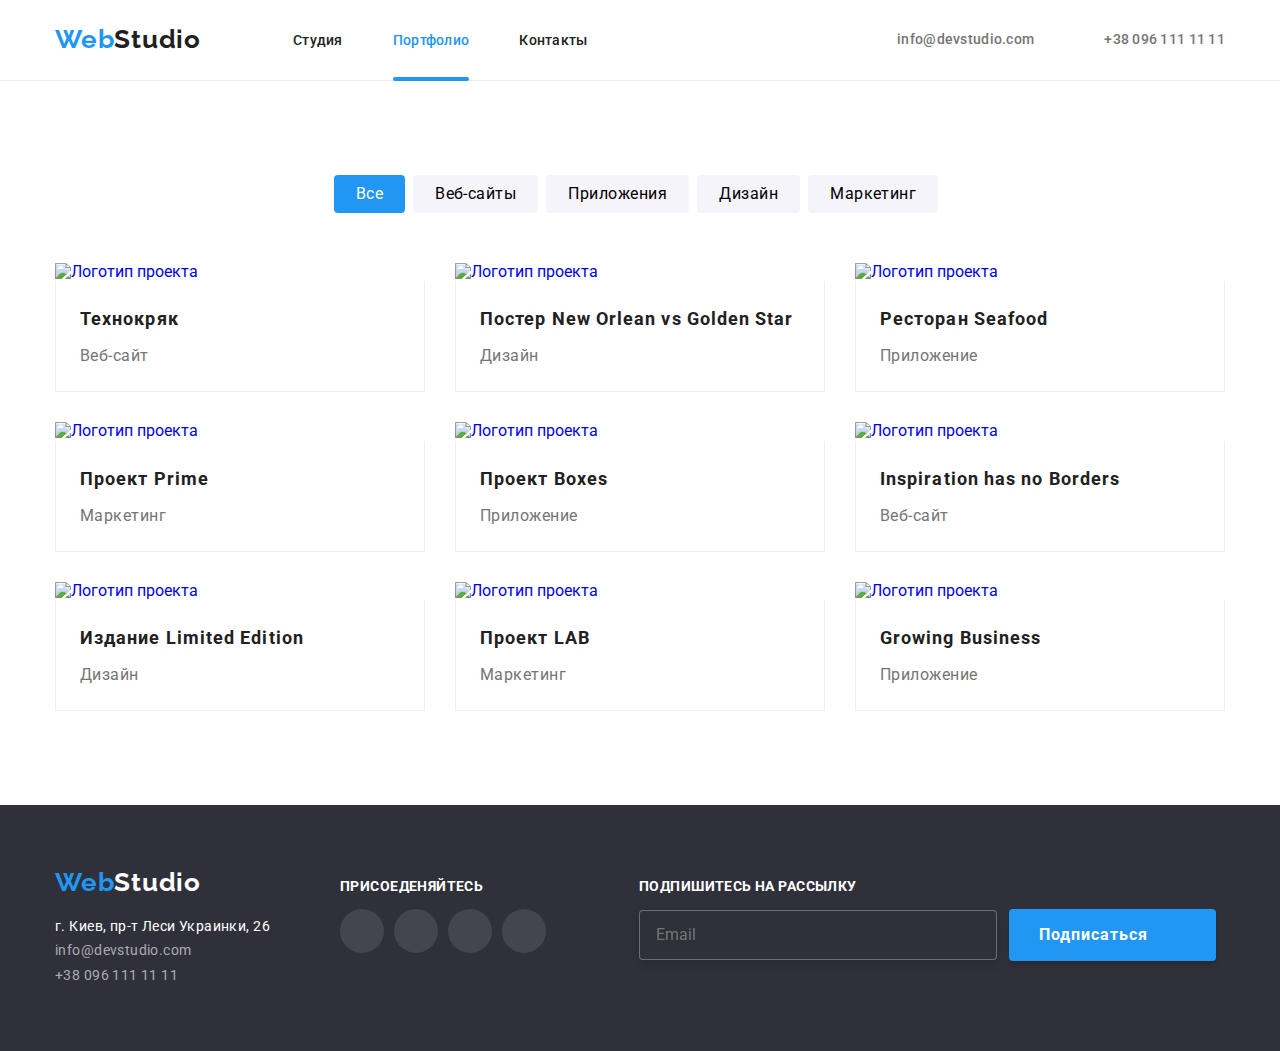
==== portfolio.html @ dd278b0a "upd" ====
<!DOCTYPE html>
<html lang="ru">

<head>
  <meta charset="UTF-8" />
  <meta http-equiv="X-UA-Compatible" content="IE=edge" />
  <meta name="viewport" content="width=device-width, initial-scale=1.0" />
  <title>Portfolio</title>
  <link rel="preconnect" href="https://fonts.googleapis.com" />
  <link rel="preconnect" href="https://fonts.gstatic.com" crossorigin />
  <link href="https://fonts.googleapis.com/css2?family=Raleway:wght@700&family=Roboto:wght@400;500;700;900&display=swap"
    rel="stylesheet" />
  <link rel="stylesheet" href="./css/modern-normalize.css" />
  <link rel="stylesheet" href="./css/main.min.css" />
</head>
<header class="header">
  <div class="container header-flex-container">
    <a class="logo a-tag" href="./index.html">
      Web<span class="logo-black">Studio</span>
    </a>

    <nav>
      <ul class="menu flex-container">
        <li class="studio">
          <a class="a-tag-header" href="./index.html">Студия</a>
        </li>
        <li class="portfolio">
          <a class="a-tag-header current-page" href="./portfolio.html">Портфолио</a>
        </li>
        <li class="contact">
          <a class="a-tag-header" href="/contact">Контакты</a>
        </li>
      </ul>
    </nav>

    <ul class="contacts">
      <li class="header-email">
        <a class="a-tag-header email" href="mailto:info@devstudio.com">
          <svg class="envelope" width="16px" height="12px">
            <use href="./images/sprite/icons.svg#icon-envelope"></use>
          </svg>
          info@devstudio.com
        </a>
      </li>

      <li class="header-tel">
        <a class="a-tag-header tel" href="tel:+380961111111">
          <svg class="smartphone" width="10px" height="16px">
            <use href="./images/sprite/icons.svg#icon-smartphone"></use>
          </svg>
          +38 096 111 11 11
        </a>
      </li>
    </ul>
  </div>
</header>

<!-- main content section -->
<main>
  <section class="menu section">
    <div class="menu__button-block container">
      <h2 hidden>Портфолио</h2>
      <ul class="button-block__list flex-container">
        <li class="list-item">
          <button class="list-item__button button current-btn" type="button">Все</button>
        </li>
        <li class="list-item">
          <button class="list-item__button button" type="button">
            Веб-сайты
          </button>
        </li>
        <li class="list-item">
          <button class="list-item__button button" type="button">
            Приложения
          </button>
        </li>
        <li class="list-item">
          <button class="list-item__button button" type="button">Дизайн</button>
        </li>
        <li class="list-item">
          <button class="list-item__button button" type="button">
            Маркетинг
          </button>
        </li>
      </ul>
      <!-- img list -->
      <ul class="projects flex-container-wrap flex-container">
        <li class="projects__proj-list">
          <a class="proj-list__proj-link" href="#">
            <div class="proj-link__proj-hover-block">
              <img class="img-tag" src="./images/portfolio/portfolio(1).jpg" width="370" alt="Логотип проекта" />
              <p class="proj-hover-block__proj-hover-text">
                Технокряк это современная площадка распространения коронавируса. Компании используют эту платформу для
                цифрового шпионажа и атак на защищённые сервера конкурентов.
              </p>
            </div>
            <div class="projects__text-block">
              <h3 class="projects__name">Технокряк</h3>
              <p class="projects__description">Веб-сайт</p>
            </div>
          </a>
        </li>
        <li class="projects__proj-list">
          <a class="proj-list__proj-link" href="#">
            <div class="proj-link__proj-hover-block">
              <img class="img-tag" src="./images/portfolio/portfolio(2).jpg" width="370" alt="Логотип проекта" />
              <p class="proj-hover-block__proj-hover-text">
                Lorem ipsum dolor sit amet consectetur, adipisicing elit. Placeat, libero porro! Animi, totam accusamus.
                Rerum voluptate corrupti neque nostrum tempora vero alias provident excepturi. Sunt aspernatur veritatis
                minus reiciendis quaerat.

              </p>
            </div>
            <div class="projects__text-block">
              <h3 class="projects__name">Постер New Orlean vs Golden Star</h3>
              <p class="projects__description">Дизайн</p>
            </div>
          </a>
        </li>
        <li class="projects__proj-list">
          <a class="proj-list__proj-link" href="#">
            <div class="proj-link__proj-hover-block">
              <img class="img-tag" src="./images/portfolio/portfolio(3).jpg" width="370" alt="Логотип проекта" />
              <p class="proj-hover-block__proj-hover-text">
                Коронное блюдо - суп с летучей мыши.
              </p>
            </div>
            <div class="projects__text-block">
              <h3 class="projects__name">Ресторан Seafood</h3>
              <p class="projects__description">Приложение</p>
            </div>
          </a>
        </li>
        <li class="projects__proj-list">
          <a class="proj-list__proj-link" href="#">
            <div class="proj-link__proj-hover-block">
              <img class="img-tag" src="./images/portfolio/portfolio(4).jpg" width="370" alt="Логотип проекта" />
              <p class="proj-hover-block__proj-hover-text">
                dipisicing elit. Placeat, libero porro! Animi, totam accusamus. Rerum voluptate corrupti neque nostrum
                tempora vero alias provident excepturi. Sunt aspernatur veritatis minus reiciendis quaerat.
              </p>
            </div>
            <div class="projects__text-block">
              <h3 class="projects__name">Проект Prime</h3>
              <p class="projects__description">Маркетинг</p>
            </div>
          </a>
        </li>
        <li class="projects__proj-list">
          <a class="proj-list__proj-link" href="#">
            <div class="proj-link__proj-hover-block">
              <img class="img-tag" src="./images/portfolio/portfolio(5).jpg" width="370" alt="Логотип проекта" />
              <p class="proj-hover-block__proj-hover-text">
                Lorem ipsum dolorrupti neque nostrum tempora vero alias provident excepturi. Sunt aspernatur veritatis
                minus reiciendis quaerat.
              </p>
            </div>
            <div class="projects__text-block">
              <h3 class="projects__name">Проект Boxes</h3>
              <p class="projects__description">Приложение</p>
            </div>
          </a>
        </li>
        <li class="projects__proj-list">
          <a class="proj-list__proj-link" href="#">
            <div class="proj-link__proj-hover-block">
              <img class="img-tag" src="./images/portfolio/portfolio(6).jpg" width="370" alt="Логотип проекта" />
              <p class="proj-hover-block__proj-hover-text">
                Lorem ipsum dolor sit amet consectetur, adipisicing elit. Placeat, libero porro porro porro porro porro
                porro porro porro porro porro porro porro porro porro! Reiciendis quaerat.
              </p>
            </div>
            <div class="projects__text-block">
              <h3 class="projects__name">Inspiration has no Borders</h3>
              <p class="projects__description">Веб-сайт</p>
            </div>
          </a>
        </li>
        <li class="projects__proj-list">
          <a class="proj-list__proj-link" href="#">
            <div class="proj-link__proj-hover-block">
              <img class="img-tag" src="./images/portfolio/portfolio(7).jpg" width="370" alt="Логотип проекта" />
              <p class="proj-hover-block__proj-hover-text">
                Lorem ipsum dolor sit amet consectetur, adipisicing elit. Placeat, libero porro! Animi, totam rnatur
                veritatis minus reiciendis quaerat.
              </p>
            </div>
            <div class="projects__text-block">
              <h3 class="projects__name">Издание Limited Edition</h3>
              <p class="projects__description">Дизайн</p>
            </div>
          </a>
        </li>
        <li class="projects__proj-list">
          <a class="proj-list__proj-link" href="#">
            <div class="proj-link__proj-hover-block">
              <img class="img-tag" src="./images/portfolio/portfolio(8).jpg" width="370" alt="Логотип проекта" />
              <p class="proj-hover-block__proj-hover-text">
                Lorem ipsum dolor sit amet consectetur, adipis totam accusamus. Rerum voluptate corrupti neque nostrum
                tempora vero alias provident excepturi. Sunt aspernatur veritatis minus reiciendis quaerat.
              </p>
            </div>
            <div class="projects__text-block">
              <h3 class="projects__name">Проект LAB</h3>
              <p class="projects__description">Маркетинг</p>
            </div>
          </a>
        </li>
        <li class="proj-list">
          <a class="proj-list__proj-link" href="#">
            <div class="proj-link__proj-hover-block">
              <img class="img-tag" src="./images/portfolio/portfolio(9).jpg" width="370" alt="Логотип проекта" />
              <p class="proj-hover-block__proj-hover-text">
                Lorem ipsum dolor sit amet consectetur, adipisicing elit. Placeat, libero porro! Animi, totam accusamus.
                eiciendis quaerat.
              </p>
            </div>
            <div class="projects__text-block">
              <h3 class="projects__name">Growing Business</h3>
              <p class="projects__description">Приложение</p>
            </div>
          </a>
        </li>
      </ul>
    </div>
  </section>
</main>

<!-- footer content section -->
<footer class="footer">
  <div class="container footer-flex">
    <div class="footer-flex-wrap">
      <a class="footer-logo a-tag" href="./index.html">
        Web<span class="logo-white">Studio</span>
      </a>
      <address class="address footer-flex-wrap">
        <a class="map a-tag" href="https://goo.gl/maps/2pE7odXQLVDn4BUs5">
          г. Киев, пр-т Леси Украинки, 26
        </a>
        <a class="footer-email a-tag" href="mailto:info@devstudio.com">
          info@devstudio.com
        </a>
        <a class="footer-tel a-tag" href="tel:+380961111111">
          +38 096 111 11 11
        </a>
      </address>
    </div>
    <div class="footer-links">
      <p class="invite-footer">Присоеденяйтесь</p>
      <ul class="footer-links-block">
        <li class="footer-icon">
          <a class="white-icon-link" href="#">
            <svg class="footer-instagram" width="20px" height="20px">
              <use href="./images/sprite/icons.svg#icon-instagram-2"></use>
            </svg>
          </a>
        </li>
        <li class="footer-icon">
          <a class="white-icon-link" href="#">
            <svg class="footer-twitter" width="20px" height="20px">
              <use href="./images/sprite/icons.svg#icon-twitter-1"></use>
            </svg>
          </a>
        </li>
        <li class="footer-icon">
          <a class="white-icon-link" href="#">
            <svg class="footer-facebook" width="20px" height="20px">
              <use href="./images/sprite/icons.svg#icon-facebook-1"></use>
            </svg>
          </a>
        </li>
        <li class="footer-icon">
          <a class="white-icon-link" href="#">
            <svg class="footer-linkedin" width="20px" height="20px">
              <use href="./images/sprite/icons.svg#icon-linkedin-1"></use>
            </svg>
          </a>
        </li>
      </ul>
    </div>
    <div class="footer-spam-block">
      <p class="footer-spam-invite">Подпишитесь на рассылку</p>
      <form class="spam-form-footer">
        <label for="user_email"></label>
        <input class="spam-field" type="email" name="email" id="user_email" placeholder="Email" />
        <button class="submit-button-footer" type="submit">
          Подписаться
          <svg class="icon-send" width="24px" height="24px">
            <use href="./images/sprite/icons.svg#icon-send"></use>
          </svg>
        </button>
      </form>
    </div>
  </div>
</footer>
</body>

</html>
---- css/main.min.css ----
:root{--main-font: "Roboto";--secondary-font: "Raleway";--black-color: #212121;--hover-color: #2196f3;--white-color: #ffffff;--milk-color: #f5f4fa;--grey-color: #757575;--border-color: #ececec;--projects-color: #eeeeee;--footer-color: #2f303a;--order-block-color: #c4c4c4;--order-btn-backgrn-clr: #188ce8;--client-logo-color: #afb1b8;--modal-field-border: rgba(33, 33, 33, 0.2);--footer-contacts-color: rgba(255, 255, 255, 0.6);--footer-icons-color: rgba(255, 255, 255, 0.1);--background-modal-color: rgba(0, 0, 0, 0.2);--box-shadow-color: rgba(0, 0, 0, 0.15);--border-close-modal-button-color: rgba(0, 0, 0, 0.1);--backgrd-what-we-do-soaring: rgba(47, 48, 58, 0.8);--projects-hover-text: rgba(33, 150, 243, 0.9)}/*! modern-normalize v1.1.0 | MIT License | https://github.com/sindresorhus/modern-normalize */*,::before,::after{-webkit-box-sizing:border-box;box-sizing:border-box}html{line-height:1.15;-webkit-text-size-adjust:100%;-moz-tab-size:4;-o-tab-size:4;tab-size:4}body{margin:0;font-family:system-ui,-apple-system,"Segoe UI",Roboto,Helvetica,Arial,sans-serif,"Apple Color Emoji","Segoe UI Emoji"}hr{height:0;color:inherit}abbr[title]{-webkit-text-decoration:underline dotted;text-decoration:underline dotted}b,strong{font-weight:bolder}code,kbd,samp,pre{font-family:ui-monospace, SFMono-Regular, Consolas, 'Liberation Mono', Menlo, monospace;font-size:1em}small{font-size:80%}sub,sup{font-size:75%;line-height:0;position:relative;vertical-align:baseline}sub{bottom:-0.25em}sup{top:-0.5em}table{text-indent:0;border-color:inherit}button,input,optgroup,select,textarea{font-family:inherit;font-size:100%;line-height:1.15;margin:0}button,select{text-transform:none}button,[type='button'],[type='reset'],[type='submit']{-webkit-appearance:button}::-moz-focus-inner{border-style:none;padding:0}:-moz-focusring{outline:1px dotted ButtonText}:-moz-ui-invalid{box-shadow:none}legend{padding:0}progress{vertical-align:baseline}::-webkit-inner-spin-button,::-webkit-outer-spin-button{height:auto}[type='search']{-webkit-appearance:textfield;outline-offset:-2px}::-webkit-search-decoration{-webkit-appearance:none}::-webkit-file-upload-button{-webkit-appearance:button;font:inherit}summary{display:list-item}*,::before,::after{-webkit-box-sizing:border-box;box-sizing:border-box}body{margin:0;padding:0;font-family:var(--main-font),sans-serif}ul{padding:0;margin:0;list-style:none}svg{display:block}h3{margin:0}.container{max-width:480px;margin:0 auto;padding:0 15px}@media (min-width: 768px){.container{max-width:768px}}@media (min-width: 1280px){.container{max-width:1200px}}.flex-container{display:-webkit-box;display:-ms-flexbox;display:flex}.section{padding-top:94px;padding-bottom:94px}.a-tag,.a-tag-header,.projects__link{color:var(--black-color);text-decoration:none;display:block;-webkit-transition:color 250ms cubic-bezier(0.4, 0, 0.2, 1),fill 250ms cubic-bezier(0.4, 0, 0.2, 1),-webkit-box-shadow 250ms cubic-bezier(0.4, 0, 0.2, 1),-webkit-transform 250ms cubic-bezier(0.4, 0, 0.2, 1);transition:color 250ms cubic-bezier(0.4, 0, 0.2, 1),fill 250ms cubic-bezier(0.4, 0, 0.2, 1),-webkit-box-shadow 250ms cubic-bezier(0.4, 0, 0.2, 1),-webkit-transform 250ms cubic-bezier(0.4, 0, 0.2, 1);transition:color 250ms cubic-bezier(0.4, 0, 0.2, 1),fill 250ms cubic-bezier(0.4, 0, 0.2, 1),box-shadow 250ms cubic-bezier(0.4, 0, 0.2, 1),transform 250ms cubic-bezier(0.4, 0, 0.2, 1);transition:color 250ms cubic-bezier(0.4, 0, 0.2, 1),fill 250ms cubic-bezier(0.4, 0, 0.2, 1),box-shadow 250ms cubic-bezier(0.4, 0, 0.2, 1),transform 250ms cubic-bezier(0.4, 0, 0.2, 1),-webkit-box-shadow 250ms cubic-bezier(0.4, 0, 0.2, 1),-webkit-transform 250ms cubic-bezier(0.4, 0, 0.2, 1)}.img-tag{display:block}.a-tag-header:hover .envelope,.a-tag-header:hover .smartphone,.a-tag:hover,.a-tag-header:hover,.a-tag-header:focus .envelope,.a-tag-header:focus .smartphone,.a-tag:focus,.a-tag-header:focus{color:var(--hover-color);fill:var(--hover-color)}.visually-hidden{position:absolute;width:1px;height:1px;margin:-1px;padding:0;overflow:hidden;border:0;clip:rect(0 0 0 0)}.what-we-do-img:last-child,.team-member-block:last-child,.button-li:last-child,.contact,.icon-list:last-child,.our-client:last-child,.footer-icon:last-child{margin-right:0}.current-btn{background-color:var(--hover-color);color:var(--white-color)}.header{border-bottom:1px solid var(--border-color)}.header-flex-container{display:-webkit-box;display:-ms-flexbox;display:flex;-webkit-box-align:center;-ms-flex-align:center;align-items:center}.logo{font-family:var(--secondary-font),sans-serif;font-weight:bold;font-size:26px;letter-spacing:0.03em;margin-right:92px;color:var(--hover-color)}.a-tag-header{padding:32px 0;display:block}.logo-black{color:var(--black-color)}.studio,.portfolio,.contact{margin-right:50px;font-weight:500;font-size:14px;letter-spacing:0.02em;color:var(--black-color);position:relative}.current-page{color:var(--hover-color)}.current-page::after{display:block;width:100%;content:"";border-bottom:4px solid var(--hover-color);border-radius:2px;position:absolute;top:77px;left:0}.contacts{display:-webkit-box;display:-ms-flexbox;display:flex;margin-left:auto}.a-tag-header{display:-webkit-box;display:-ms-flexbox;display:flex;-webkit-box-align:center;-ms-flex-align:center;align-items:center}.header-tel,.header-email{font-weight:500;font-size:14px;line-height:1.14;letter-spacing:0.02em}.header-email{margin-right:50px}.envelope,.smartphone,.tel,.email{color:var(--grey-color);fill:var(--grey-color)}.envelope,.smartphone{margin-right:10px;-webkit-transition:fill 250ms cubic-bezier(0.4, 0, 0.2, 1);transition:fill 250ms cubic-bezier(0.4, 0, 0.2, 1)}.order-block{margin:0 auto;padding:200px 0;max-width:1600px;text-align:center;background-image:-webkit-gradient(linear, left top, right top, from(rgba(47,48,58,0.4)), to(rgba(47,48,58,0.4))),url(../images/main/main-background.jpg);background-image:linear-gradient(to right, rgba(47,48,58,0.4), rgba(47,48,58,0.4)),url(../images/main/main-background.jpg);background-color:var(--order-block-color);background-position:center;background-repeat:no-repeat}.h1-tag{margin:0 auto;max-width:696px;font-weight:900;font-size:44px;line-height:1.36;letter-spacing:0.06em;text-transform:uppercase;text-align:center;color:var(--white-color)}.order-button{margin-top:30px;width:200px;height:50px;background-color:var(--hover-color);-webkit-box-shadow:0px 4px 4px var(--box-shadow-color);box-shadow:0px 4px 4px var(--box-shadow-color);border-radius:4px;border:0;cursor:pointer;font-weight:bold;line-height:1.87;letter-spacing:0.06em;color:var(--white-color);-webkit-transition:background-color 250ms cubic-bezier(0.4, 0, 0.2, 1);transition:background-color 250ms cubic-bezier(0.4, 0, 0.2, 1)}.order-button:hover,.order-button:focus{background-color:var(--order-btn-backgrn-clr)}.our-team{background-color:var(--milk-color)}.our-team-caption{margin-top:0;margin-bottom:50px;font-weight:bold;font-size:36px;line-height:1.16;text-align:center;letter-spacing:0.03em}.our-team ul{display:-webkit-box;display:-ms-flexbox;display:flex}.team-member-block{margin-right:30px;width:270px;background-color:var(--white-color);-webkit-box-shadow:0px 1px 3px rgba(0,0,0,0.12),0px 1px 1px rgba(0,0,0,0.14),0px 2px 1px rgba(0,0,0,0.2);box-shadow:0px 1px 3px rgba(0,0,0,0.12),0px 1px 1px rgba(0,0,0,0.14),0px 2px 1px rgba(0,0,0,0.2);border-radius:0px 0px 4px 4px}.team-member{padding:30px 0;text-align:center;color:var(--black-color)}.team-member-name{font-weight:500;font-size:16px;line-height:1.18;letter-spacing:0.03em}.team-member-profession{color:var(--grey-color);margin:10px 0 16px 0;font-weight:normal}.icon-flex{-webkit-box-pack:center;-ms-flex-pack:center;justify-content:center}.icon-list{margin-right:10px}.grey-icon-link{display:-webkit-box;display:-ms-flexbox;display:flex;-webkit-box-pack:center;-ms-flex-pack:center;justify-content:center;-webkit-box-align:center;-ms-flex-align:center;align-items:center;width:44px;height:44px;border-radius:50px;fill:var(--client-logo-color);-webkit-transition:background-color 250ms cubic-bezier(0.4, 0, 0.2, 1),fill 250ms cubic-bezier(0.4, 0, 0.2, 1);transition:background-color 250ms cubic-bezier(0.4, 0, 0.2, 1),fill 250ms cubic-bezier(0.4, 0, 0.2, 1)}.grey-icon-link:hover,.grey-icon-link:focus{background-color:var(--hover-color);fill:var(--white-color)}.our-clients-caption{font-weight:bold;font-size:36px;line-height:1.16;text-align:center;letter-spacing:0.03em;margin:0 0 50px 0}.our-client{margin-right:30px;-webkit-transition:fill 250ms cubic-bezier(0.4, 0, 0.2, 1),border-color 250ms cubic-bezier(0.4, 0, 0.2, 1);transition:fill 250ms cubic-bezier(0.4, 0, 0.2, 1),border-color 250ms cubic-bezier(0.4, 0, 0.2, 1)}.our-client:hover,.our-client:focus{fill:var(--hover-color);border-color:var(--hover-color);cursor:pointer}.our-client-link{width:170px;height:92px;display:-webkit-box;display:-ms-flexbox;display:flex;-ms-flex-line-pack:center;align-content:center;-webkit-box-pack:center;-ms-flex-pack:center;justify-content:center;-webkit-box-align:center;-ms-flex-align:center;align-items:center;fill:var(--client-logo-color);border:1px solid var(--client-logo-color);border-radius:4px;-webkit-transition:fill 250ms cubic-bezier(0.4, 0, 0.2, 1),border-color 250ms cubic-bezier(0.4, 0, 0.2, 1);transition:fill 250ms cubic-bezier(0.4, 0, 0.2, 1),border-color 250ms cubic-bezier(0.4, 0, 0.2, 1)}.our-client-link:hover,.our-client-link:focus{fill:var(--hover-color);border-color:var(--hover-color);cursor:pointer}@media (min-width: 768px){.about-us-block{display:-webkit-box;display:-ms-flexbox;display:flex;-ms-flex-wrap:wrap;flex-wrap:wrap;margin-right:-30px;margin-bottom:-30px}}.about-us-li{font-size:14px;letter-spacing:0.03em;margin-bottom:30px}@media (min-width: 768px){.about-us-li{margin-right:30px;width:354px}}@media (min-width: 1280px){.about-us-li{width:270px}}.about-us-logo-block{display:-webkit-box;display:-ms-flexbox;display:flex;-webkit-box-pack:center;-ms-flex-pack:center;justify-content:center;background-color:var(--milk-color);border-radius:4px;margin-bottom:30px;padding:25px 0}.about-us-caption{margin:0;font-weight:bold;font-size:14px;line-height:1.14;text-transform:uppercase;text-align:center;color:var(--black-color);margin-bottom:10px}.about-us-description{font-size:14px;line-height:1.71;letter-spacing:0.03em;color:var(--grey-color);margin:0}.what-we-do-sect{padding-top:0}.what-we-do{font-weight:bold;font-size:36px;line-height:1.16;text-align:center;letter-spacing:0.03em;color:var(--black-color);margin-top:0;margin-bottom:50px}.what-we-do-img{margin-right:30px;position:relative}.what-we-do-img>.what-we-do-soaring{font-weight:bold;font-size:14px;line-height:1.14;text-align:center;letter-spacing:0.03em;text-transform:uppercase;color:var(--white-color);background-color:var(--backgrd-what-we-do-soaring);display:block;position:absolute;bottom:0;margin:0;padding:27px 0;width:370px}.button-block__list{-webkit-box-pack:center;-ms-flex-pack:center;justify-content:center;margin-bottom:50px}.list-item{margin-right:8px}.list-item__button{padding:6px 22px;border-width:0px;background-color:var(--milk-color);border-radius:4px;letter-spacing:0.03em;font-size:16px;line-height:1.62;-webkit-transition:color 250ms cubic-bezier(0.4, 0, 0.2, 1),background-color 250ms cubic-bezier(0.4, 0, 0.2, 1),-webkit-box-shadow 250ms cubic-bezier(0.4, 0, 0.2, 1);transition:color 250ms cubic-bezier(0.4, 0, 0.2, 1),background-color 250ms cubic-bezier(0.4, 0, 0.2, 1),-webkit-box-shadow 250ms cubic-bezier(0.4, 0, 0.2, 1);transition:color 250ms cubic-bezier(0.4, 0, 0.2, 1),box-shadow 250ms cubic-bezier(0.4, 0, 0.2, 1),background-color 250ms cubic-bezier(0.4, 0, 0.2, 1);transition:color 250ms cubic-bezier(0.4, 0, 0.2, 1),box-shadow 250ms cubic-bezier(0.4, 0, 0.2, 1),background-color 250ms cubic-bezier(0.4, 0, 0.2, 1),-webkit-box-shadow 250ms cubic-bezier(0.4, 0, 0.2, 1)}.list-item__button:hover,.list-item__button:focus{cursor:pointer;background-color:var(--hover-color);color:var(--white-color);-webkit-box-shadow:0px 3px 1px rgba(0,0,0,0.1),0px 1px 2px rgba(0,0,0,0.08),0px 2px 2px rgba(0,0,0,0.12);box-shadow:0px 3px 1px rgba(0,0,0,0.1),0px 1px 2px rgba(0,0,0,0.08),0px 2px 2px rgba(0,0,0,0.12)}.current-btn{background-color:var(--hover-color);color:var(--white-color)}.flex-container-wrap{-ms-flex-wrap:wrap;flex-wrap:wrap}.projects__proj-list{width:370px;margin-right:30px;background:var(--white-color);margin-bottom:30px;-webkit-transition:-webkit-box-shadow 250ms cubic-bezier(0.4, 0, 0.2, 1);transition:-webkit-box-shadow 250ms cubic-bezier(0.4, 0, 0.2, 1);transition:box-shadow 250ms cubic-bezier(0.4, 0, 0.2, 1);transition:box-shadow 250ms cubic-bezier(0.4, 0, 0.2, 1), -webkit-box-shadow 250ms cubic-bezier(0.4, 0, 0.2, 1)}.projects__proj-list:hover,.projects__proj-list:focus{-webkit-box-shadow:0px 1px 1px rgba(0,0,0,0.12),0px 4px 4px rgba(0,0,0,0.06),1px 4px 6px rgba(0,0,0,0.16);box-shadow:0px 1px 1px rgba(0,0,0,0.12),0px 4px 4px rgba(0,0,0,0.06),1px 4px 6px rgba(0,0,0,0.16)}.proj-list__proj-link{text-decoration:none}.projects__proj-list:nth-child(3n+3){margin-right:0}.projects__proj-list:nth-last-child(-n+3){margin-bottom:0}.projects__text-block{padding:20px 24px;border:1px solid var(--projects-color);border-top:0}.projects__name{margin-bottom:4px;font-weight:bold;font-size:18px;line-height:2;letter-spacing:0.06em;color:var(--black-color)}.projects__description{margin:0;font-size:16px;line-height:1.87;letter-spacing:0.03em;color:var(--grey-color)}.proj-link__proj-hover-block{position:relative;overflow:hidden}.proj-hover-block__proj-hover-text{background-color:var(--projects-hover-text);color:var(--white-color);font-size:18px;line-height:1.55;letter-spacing:0.03em;padding:63px 24px;margin:0;width:370px;height:294px;position:absolute;top:0;left:50%;-webkit-transform:translate(-50%, 101%);transform:translate(-50%, 101%);-webkit-transition:-webkit-transform 250ms cubic-bezier(0.4, 0, 0.2, 1);transition:-webkit-transform 250ms cubic-bezier(0.4, 0, 0.2, 1);transition:transform 250ms cubic-bezier(0.4, 0, 0.2, 1);transition:transform 250ms cubic-bezier(0.4, 0, 0.2, 1), -webkit-transform 250ms cubic-bezier(0.4, 0, 0.2, 1)}.proj-list__proj-link:hover .proj-hover-block__proj-hover-text{-webkit-transform:translate(-50%, 0);transform:translate(-50%, 0)}.is-hidden{visibility:hidden;opacity:0;pointer-events:none;-webkit-transition:opacity 300ms ease-in-out;transition:opacity 300ms ease-in-out}.backdrop{background-color:var(--background-modal-color);top:0;width:100%;height:100%;left:0;position:fixed;z-index:999;-webkit-transition:opacity 200ms cubic-bezier(0.4, 0, 0.2, 1);transition:opacity 200ms cubic-bezier(0.4, 0, 0.2, 1)}.modal{display:-webkit-box;display:-ms-flexbox;display:flex;-webkit-box-orient:vertical;-webkit-box-direction:normal;-ms-flex-direction:column;flex-direction:column;background-color:var(--white-color);position:absolute;-webkit-transform:translate(-50%, -50%);transform:translate(-50%, -50%);top:50%;left:50%;-webkit-box-shadow:0px 1px 3px rgba(0,0,0,0.12),0px 1px 1px rgba(0,0,0,0.14),0px 2px 1px rgba(0,0,0,0.2);box-shadow:0px 1px 3px rgba(0,0,0,0.12),0px 1px 1px rgba(0,0,0,0.14),0px 2px 1px rgba(0,0,0,0.2);border-radius:4px}.modal-text{margin-top:200px}.close-modal-button{position:absolute;display:-webkit-box;display:-ms-flexbox;display:flex;-webkit-box-pack:center;-ms-flex-pack:center;justify-content:center;-webkit-box-align:center;-ms-flex-align:center;align-items:center;top:8px;right:8px;width:30px;height:30px;border-radius:50%;background:var(--white-color);border:1px solid var(--border-close-modal-button-color);cursor:pointer;-webkit-transition:fill 250ms cubic-bezier(0.4, 0, 0.2, 1);transition:fill 250ms cubic-bezier(0.4, 0, 0.2, 1)}.close-modal-button:hover,.close-modal-button:focus{fill:var(--hover-color)}.modal-caption{font-weight:bold;font-size:20px;line-height:1.15;letter-spacing:0.03em;margin:0 0 12px 0}.modal-form{padding:40px;display:-webkit-box;display:-ms-flexbox;display:flex;-webkit-box-orient:vertical;-webkit-box-direction:normal;-ms-flex-direction:column;flex-direction:column}.modal-label{margin:0 auto 4px 0;font-size:12px;line-height:1.16;letter-spacing:0.01em;color:var(--grey-color)}.modal-field-block{position:relative;margin-bottom:10px}.modal-field,.user-text-modal{width:448px;height:40px;border:1px solid var(--modal-field-border);border-radius:4px;font-size:14px;line-height:1.14;letter-spacing:0.01em;padding:12px 0 12px 42px;-webkit-transition:border-color 250ms cubic-bezier(0.4, 0, 0.2, 1);transition:border-color 250ms cubic-bezier(0.4, 0, 0.2, 1)}.modal-field:hover,.modal-field:focus,.user-text-modal:hover,.user-text-modal:focus{border-color:var(--hover-color);outline-color:var(--hover-color)}.modal-field:hover,.modal-field:focus+.modal-svg,.user-text-modal:hover,.user-text-modal:focus+.modal-svg{fill:var(--hover-color)}.modal-svg{position:absolute;top:14px;left:14px;-webkit-transition:fill 250ms cubic-bezier(0.4, 0, 0.2, 1);transition:fill 250ms cubic-bezier(0.4, 0, 0.2, 1)}.modal-field:last-child{margin-bottom:20px}.user-text-modal{height:120px;padding:12px 16px}.modal-text-field{margin-bottom:20px;resize:none}.modal-checkbox-block{display:-webkit-box;display:-ms-flexbox;display:flex;-webkit-box-pack:center;-ms-flex-pack:center;justify-content:center;-webkit-box-align:center;-ms-flex-align:center;align-items:center;margin-bottom:30px}.modal-checkbox-label{display:-webkit-box;display:-ms-flexbox;display:flex;-webkit-box-align:center;-ms-flex-align:center;align-items:center;cursor:pointer}.checkbox-square{width:16px;height:16px;border:2px solid var(--black-color);border-radius:3px;cursor:pointer;margin-right:7px;display:block}.modal-checkbox:checked+.checkbox-square{background-color:var(--hover-color);border-color:var(--hover-color);-webkit-transition:border-color 250ms cubic-bezier(0.4, 0, 0.2, 1),background-color 250ms cubic-bezier(0.4, 0, 0.2, 1);transition:border-color 250ms cubic-bezier(0.4, 0, 0.2, 1),background-color 250ms cubic-bezier(0.4, 0, 0.2, 1)}.p-tag-modal{font-size:14px;line-height:1.71;letter-spacing:0.03em;color:var(--grey-color);margin:0}.a-tag-modal{color:var(--order-btn-backgrn-clr)}.modal-submit-btn{width:200px;height:50px;background-color:var(--hover-color);-webkit-box-shadow:0px 4px 4px var(--box-shadow-color);box-shadow:0px 4px 4px var(--box-shadow-color);border-radius:4px;border:0;font-weight:bold;font-size:16px;line-height:1.87;letter-spacing:0.06em;cursor:pointer;color:var(--white-color);margin-left:auto;margin-right:auto;-webkit-transition:background-color 250ms cubic-bezier(0.4, 0, 0.2, 1);transition:background-color 250ms cubic-bezier(0.4, 0, 0.2, 1)}.modal-submit-btn:hover,.modal-submit-btn:focus{background-color:var(--order-btn-backgrn-clr)}.footer{background-color:var(--footer-color);padding:60px 0}.footer-flex{display:-webkit-box;display:-ms-flexbox;display:flex;-webkit-box-align:baseline;-ms-flex-align:baseline;align-items:baseline}.footer-flex-wrap{display:-webkit-box;display:-ms-flexbox;display:flex;-webkit-box-orient:vertical;-webkit-box-direction:normal;-ms-flex-direction:column;flex-direction:column}.footer-logo{font-family:"Raleway", sans-serif;font-weight:bold;font-size:26px;line-height:1.19;margin-bottom:20px;letter-spacing:0.03em;color:var(--hover-color)}.logo-white{color:var(--white-color)}.address{font-style:normal;font-weight:normal;font-size:14px;line-height:1.17;letter-spacing:0.03em;color:var(--white-color);display:-webkit-box;display:-ms-flexbox;display:flex;-webkit-box-orient:vertical;-webkit-box-direction:normal;-ms-flex-direction:column;flex-direction:column}.map{color:var(--white-color);margin-bottom:8px}.footer-email,.footer-tel{font-size:14px;line-height:1.17;letter-spacing:0.03em;margin-bottom:8px;color:var(--footer-contacts-color)}.footer-links{margin-left:70px}.footer-links-block{display:-webkit-box;display:-ms-flexbox;display:flex}.invite-footer{font-weight:bold;font-size:14px;line-height:1.14;letter-spacing:0.03em;text-transform:uppercase;color:var(--white-color)}.footer-icon{margin-right:10px}.white-icon-link{display:-webkit-box;display:-ms-flexbox;display:flex;-webkit-box-pack:center;-ms-flex-pack:center;justify-content:center;-webkit-box-align:center;-ms-flex-align:center;align-items:center;background-color:var(--footer-icons-color);width:44px;height:44px;border-radius:50px;fill:var(--white-color);-webkit-transition:background-color 250ms cubic-bezier(0.4, 0, 0.2, 1);transition:background-color 250ms cubic-bezier(0.4, 0, 0.2, 1)}.white-icon-link:hover,.white-icon-link:focus{background-color:var(--hover-color);cursor:pointer}.footer-spam-block{margin-left:93px}.footer-spam-invite{font-weight:bold;font-size:14px;line-height:1.14;letter-spacing:0.03em;text-transform:uppercase;color:white}.spam-form-footer{display:-webkit-box;display:-ms-flexbox;display:flex;-webkit-box-align:center;-ms-flex-align:center;align-items:center;-webkit-box-pack:center;-ms-flex-pack:center;justify-content:center}.spam-field{width:358px;height:50px;background-color:var(--footer-color);border:1px solid rgba(255,255,255,0.3);-webkit-filter:drop-shadow(0px 4px 4px var(--box-shadow-color));filter:drop-shadow(0px 4px 4px var(--box-shadow-color));border-radius:4px;padding:15px 16px;color:var(--white-color)}.submit-button-footer{display:-webkit-box;display:-ms-flexbox;display:flex;-webkit-box-align:center;-ms-flex-align:center;align-items:center;background-color:var(--hover-color);color:var(--white-color);fill:var(--white-color);-webkit-box-shadow:0px 4px 4px var(--box-shadow-color);box-shadow:0px 4px 4px var(--box-shadow-color);border:0px;border-radius:4px;padding-left:30px;margin-left:12px;cursor:pointer;-webkit-transition:background-color 250ms cubic-bezier(0.4, 0, 0.2, 1);transition:background-color 250ms cubic-bezier(0.4, 0, 0.2, 1);font-weight:bold;font-size:16px;line-height:1.87;letter-spacing:0.06em}.submit-button-footer:hover,.submit-button-footer:focus{background-color:var(--order-btn-backgrn-clr)}.icon-send{margin:13px 28px 13px 10px}
/*# sourceMappingURL=main.min.css.map */
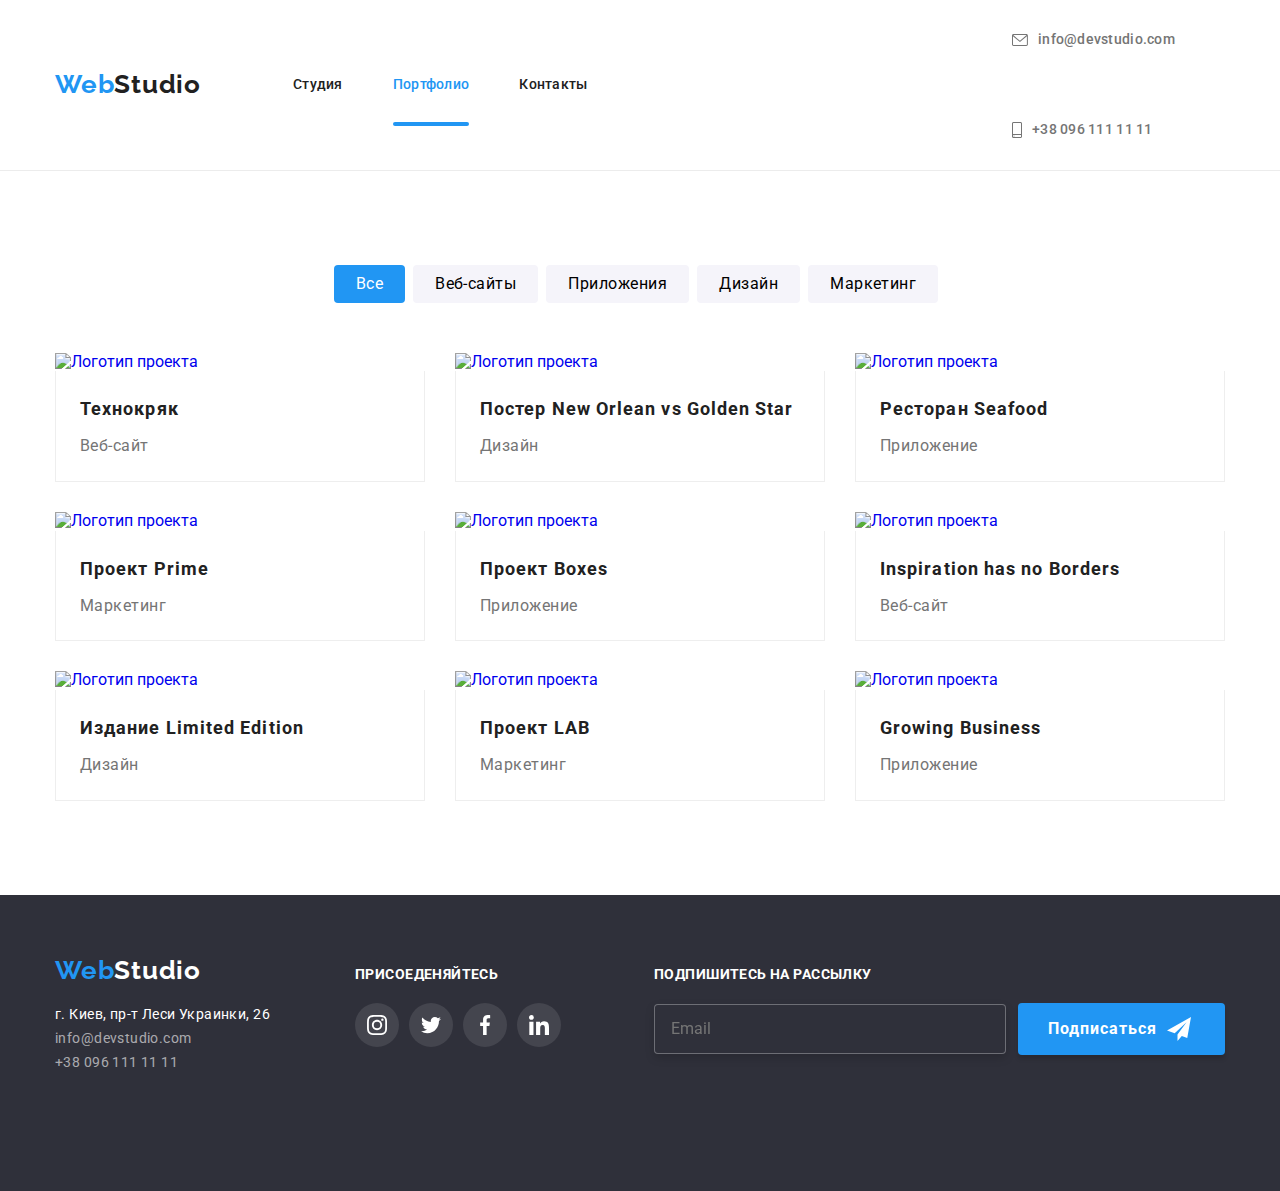
==== commit c0bf1aee: "upd" ====
--- a/portfolio.html
+++ b/portfolio.html
@@ -53,6 +53,55 @@
       </li>
     </ul>
   </div>
+  <button class="menu-button" type="button" data-menu-button>
+    <svg class="menu-svg" width="40px" height="40px">
+      <use class="open-menu-btn" href="./images/sprite/icons.svg#open-menu"></use>
+      <use class="close-menu-btn" href="./images/sprite/icons.svg#close-button"></use>
+    </svg>
+  </button>
+
+  <!-- header menu -->
+  <div class="header-menu" data-menu>
+    <nav>
+      <ul class="menu-pages-list">
+        <li class="menu-page">
+          <a class="a-tag" href="./index.html">Студия</a>
+        </li>
+        <li class="menu-page">
+          <a class="a-tag" href="./portfolio.html">Портфолио</a>
+        </li>
+        <li class="menu-page">
+          <a class="a-tag" href="/contact">Контакты</a>
+        </li>
+      </ul>
+    </nav>
+
+    <div class="menu-lists">
+    <ul class="menu-contacts">
+      <li class="menu-phone">
+         <a class="a-tag menu-phone-link" href="tel:+380961111111">+38 096 111 11 11</a> 
+      </li>
+      <li class="menu-email">
+        <a class="a-tag menu-email-link" href="mailto:info@devstudio.com">info@devstudio.com</a>
+      </li>
+    </ul>
+
+   <ul class="menu-soc-links-list">
+      <li class="soc-link-item">
+        <a class="a-tag soc-link" href="https://www.instagram.com/tipanazar/">Instagram</a>
+      </li>
+      <li class="soc-link-item">
+        <a class="a-tag soc-link" href="#">Twitter</a>
+      </li>
+      <li class="soc-link-item">
+        <a class="a-tag soc-link" href="#">Facebook</a>
+      </li>
+      <li class="soc-link-item">
+        <a class="a-tag soc-link" href="#">LinkedIn</a>
+      </li>
+    </ul>
+  </div>
+</div>
 </header>
 
 <!-- main content section -->
@@ -233,7 +282,7 @@
       <a class="footer-logo a-tag" href="./index.html">
         Web<span class="logo-white">Studio</span>
       </a>
-      <address class="address footer-flex-wrap">
+      <address class="address">
         <a class="map a-tag" href="https://goo.gl/maps/2pE7odXQLVDn4BUs5">
           г. Киев, пр-т Леси Украинки, 26
         </a>
@@ -247,7 +296,7 @@
     </div>
     <div class="footer-links">
       <p class="invite-footer">Присоеденяйтесь</p>
-      <ul class="footer-links-block">
+      <ul class="footer-links-list">
         <li class="footer-icon">
           <a class="white-icon-link" href="#">
             <svg class="footer-instagram" width="20px" height="20px">
@@ -281,8 +330,7 @@
     <div class="footer-spam-block">
       <p class="footer-spam-invite">Подпишитесь на рассылку</p>
       <form class="spam-form-footer">
-        <label for="user_email"></label>
-        <input class="spam-field" type="email" name="email" id="user_email" placeholder="Email" />
+        <input class="spam-field" type="email" name="email" placeholder="Email" />
         <button class="submit-button-footer" type="submit">
           Подписаться
           <svg class="icon-send" width="24px" height="24px">
@@ -292,6 +340,9 @@
       </form>
     </div>
   </div>
+</footer> 
+    </div>
+  </div>
 </footer>
 </body>
 
--- a/css/main.min.css
+++ b/css/main.min.css
@@ -1,2 +1,2 @@
-:root{--main-font: "Roboto";--secondary-font: "Raleway";--black-color: #212121;--hover-color: #2196f3;--white-color: #ffffff;--milk-color: #f5f4fa;--grey-color: #757575;--border-color: #ececec;--projects-color: #eeeeee;--footer-color: #2f303a;--order-block-color: #c4c4c4;--order-btn-backgrn-clr: #188ce8;--client-logo-color: #afb1b8;--modal-field-border: rgba(33, 33, 33, 0.2);--footer-contacts-color: rgba(255, 255, 255, 0.6);--footer-icons-color: rgba(255, 255, 255, 0.1);--background-modal-color: rgba(0, 0, 0, 0.2);--box-shadow-color: rgba(0, 0, 0, 0.15);--border-close-modal-button-color: rgba(0, 0, 0, 0.1);--backgrd-what-we-do-soaring: rgba(47, 48, 58, 0.8);--projects-hover-text: rgba(33, 150, 243, 0.9)}/*! modern-normalize v1.1.0 | MIT License | https://github.com/sindresorhus/modern-normalize */*,::before,::after{-webkit-box-sizing:border-box;box-sizing:border-box}html{line-height:1.15;-webkit-text-size-adjust:100%;-moz-tab-size:4;-o-tab-size:4;tab-size:4}body{margin:0;font-family:system-ui,-apple-system,"Segoe UI",Roboto,Helvetica,Arial,sans-serif,"Apple Color Emoji","Segoe UI Emoji"}hr{height:0;color:inherit}abbr[title]{-webkit-text-decoration:underline dotted;text-decoration:underline dotted}b,strong{font-weight:bolder}code,kbd,samp,pre{font-family:ui-monospace, SFMono-Regular, Consolas, 'Liberation Mono', Menlo, monospace;font-size:1em}small{font-size:80%}sub,sup{font-size:75%;line-height:0;position:relative;vertical-align:baseline}sub{bottom:-0.25em}sup{top:-0.5em}table{text-indent:0;border-color:inherit}button,input,optgroup,select,textarea{font-family:inherit;font-size:100%;line-height:1.15;margin:0}button,select{text-transform:none}button,[type='button'],[type='reset'],[type='submit']{-webkit-appearance:button}::-moz-focus-inner{border-style:none;padding:0}:-moz-focusring{outline:1px dotted ButtonText}:-moz-ui-invalid{box-shadow:none}legend{padding:0}progress{vertical-align:baseline}::-webkit-inner-spin-button,::-webkit-outer-spin-button{height:auto}[type='search']{-webkit-appearance:textfield;outline-offset:-2px}::-webkit-search-decoration{-webkit-appearance:none}::-webkit-file-upload-button{-webkit-appearance:button;font:inherit}summary{display:list-item}*,::before,::after{-webkit-box-sizing:border-box;box-sizing:border-box}body{margin:0;padding:0;font-family:var(--main-font),sans-serif}ul{padding:0;margin:0;list-style:none}svg{display:block}h3{margin:0}.container{max-width:480px;margin:0 auto;padding:0 15px}@media (min-width: 768px){.container{max-width:768px}}@media (min-width: 1280px){.container{max-width:1200px}}.flex-container{display:-webkit-box;display:-ms-flexbox;display:flex}.section{padding-top:94px;padding-bottom:94px}.a-tag,.a-tag-header,.projects__link{color:var(--black-color);text-decoration:none;display:block;-webkit-transition:color 250ms cubic-bezier(0.4, 0, 0.2, 1),fill 250ms cubic-bezier(0.4, 0, 0.2, 1),-webkit-box-shadow 250ms cubic-bezier(0.4, 0, 0.2, 1),-webkit-transform 250ms cubic-bezier(0.4, 0, 0.2, 1);transition:color 250ms cubic-bezier(0.4, 0, 0.2, 1),fill 250ms cubic-bezier(0.4, 0, 0.2, 1),-webkit-box-shadow 250ms cubic-bezier(0.4, 0, 0.2, 1),-webkit-transform 250ms cubic-bezier(0.4, 0, 0.2, 1);transition:color 250ms cubic-bezier(0.4, 0, 0.2, 1),fill 250ms cubic-bezier(0.4, 0, 0.2, 1),box-shadow 250ms cubic-bezier(0.4, 0, 0.2, 1),transform 250ms cubic-bezier(0.4, 0, 0.2, 1);transition:color 250ms cubic-bezier(0.4, 0, 0.2, 1),fill 250ms cubic-bezier(0.4, 0, 0.2, 1),box-shadow 250ms cubic-bezier(0.4, 0, 0.2, 1),transform 250ms cubic-bezier(0.4, 0, 0.2, 1),-webkit-box-shadow 250ms cubic-bezier(0.4, 0, 0.2, 1),-webkit-transform 250ms cubic-bezier(0.4, 0, 0.2, 1)}.img-tag{display:block}.a-tag-header:hover .envelope,.a-tag-header:hover .smartphone,.a-tag:hover,.a-tag-header:hover,.a-tag-header:focus .envelope,.a-tag-header:focus .smartphone,.a-tag:focus,.a-tag-header:focus{color:var(--hover-color);fill:var(--hover-color)}.visually-hidden{position:absolute;width:1px;height:1px;margin:-1px;padding:0;overflow:hidden;border:0;clip:rect(0 0 0 0)}.what-we-do-img:last-child,.team-member-block:last-child,.button-li:last-child,.contact,.icon-list:last-child,.our-client:last-child,.footer-icon:last-child{margin-right:0}.current-btn{background-color:var(--hover-color);color:var(--white-color)}.header{border-bottom:1px solid var(--border-color)}.header-flex-container{display:-webkit-box;display:-ms-flexbox;display:flex;-webkit-box-align:center;-ms-flex-align:center;align-items:center}.logo{font-family:var(--secondary-font),sans-serif;font-weight:bold;font-size:26px;letter-spacing:0.03em;margin-right:92px;color:var(--hover-color)}.a-tag-header{padding:32px 0;display:block}.logo-black{color:var(--black-color)}.studio,.portfolio,.contact{margin-right:50px;font-weight:500;font-size:14px;letter-spacing:0.02em;color:var(--black-color);position:relative}.current-page{color:var(--hover-color)}.current-page::after{display:block;width:100%;content:"";border-bottom:4px solid var(--hover-color);border-radius:2px;position:absolute;top:77px;left:0}.contacts{display:-webkit-box;display:-ms-flexbox;display:flex;margin-left:auto}.a-tag-header{display:-webkit-box;display:-ms-flexbox;display:flex;-webkit-box-align:center;-ms-flex-align:center;align-items:center}.header-tel,.header-email{font-weight:500;font-size:14px;line-height:1.14;letter-spacing:0.02em}.header-email{margin-right:50px}.envelope,.smartphone,.tel,.email{color:var(--grey-color);fill:var(--grey-color)}.envelope,.smartphone{margin-right:10px;-webkit-transition:fill 250ms cubic-bezier(0.4, 0, 0.2, 1);transition:fill 250ms cubic-bezier(0.4, 0, 0.2, 1)}.order-block{margin:0 auto;padding:200px 0;max-width:1600px;text-align:center;background-image:-webkit-gradient(linear, left top, right top, from(rgba(47,48,58,0.4)), to(rgba(47,48,58,0.4))),url(../images/main/main-background.jpg);background-image:linear-gradient(to right, rgba(47,48,58,0.4), rgba(47,48,58,0.4)),url(../images/main/main-background.jpg);background-color:var(--order-block-color);background-position:center;background-repeat:no-repeat}.h1-tag{margin:0 auto;max-width:696px;font-weight:900;font-size:44px;line-height:1.36;letter-spacing:0.06em;text-transform:uppercase;text-align:center;color:var(--white-color)}.order-button{margin-top:30px;width:200px;height:50px;background-color:var(--hover-color);-webkit-box-shadow:0px 4px 4px var(--box-shadow-color);box-shadow:0px 4px 4px var(--box-shadow-color);border-radius:4px;border:0;cursor:pointer;font-weight:bold;line-height:1.87;letter-spacing:0.06em;color:var(--white-color);-webkit-transition:background-color 250ms cubic-bezier(0.4, 0, 0.2, 1);transition:background-color 250ms cubic-bezier(0.4, 0, 0.2, 1)}.order-button:hover,.order-button:focus{background-color:var(--order-btn-backgrn-clr)}.our-team{background-color:var(--milk-color)}.our-team-caption{margin-top:0;margin-bottom:50px;font-weight:bold;font-size:36px;line-height:1.16;text-align:center;letter-spacing:0.03em}.our-team ul{display:-webkit-box;display:-ms-flexbox;display:flex}.team-member-block{margin-right:30px;width:270px;background-color:var(--white-color);-webkit-box-shadow:0px 1px 3px rgba(0,0,0,0.12),0px 1px 1px rgba(0,0,0,0.14),0px 2px 1px rgba(0,0,0,0.2);box-shadow:0px 1px 3px rgba(0,0,0,0.12),0px 1px 1px rgba(0,0,0,0.14),0px 2px 1px rgba(0,0,0,0.2);border-radius:0px 0px 4px 4px}.team-member{padding:30px 0;text-align:center;color:var(--black-color)}.team-member-name{font-weight:500;font-size:16px;line-height:1.18;letter-spacing:0.03em}.team-member-profession{color:var(--grey-color);margin:10px 0 16px 0;font-weight:normal}.icon-flex{-webkit-box-pack:center;-ms-flex-pack:center;justify-content:center}.icon-list{margin-right:10px}.grey-icon-link{display:-webkit-box;display:-ms-flexbox;display:flex;-webkit-box-pack:center;-ms-flex-pack:center;justify-content:center;-webkit-box-align:center;-ms-flex-align:center;align-items:center;width:44px;height:44px;border-radius:50px;fill:var(--client-logo-color);-webkit-transition:background-color 250ms cubic-bezier(0.4, 0, 0.2, 1),fill 250ms cubic-bezier(0.4, 0, 0.2, 1);transition:background-color 250ms cubic-bezier(0.4, 0, 0.2, 1),fill 250ms cubic-bezier(0.4, 0, 0.2, 1)}.grey-icon-link:hover,.grey-icon-link:focus{background-color:var(--hover-color);fill:var(--white-color)}.our-clients-caption{font-weight:bold;font-size:36px;line-height:1.16;text-align:center;letter-spacing:0.03em;margin:0 0 50px 0}.our-client{margin-right:30px;-webkit-transition:fill 250ms cubic-bezier(0.4, 0, 0.2, 1),border-color 250ms cubic-bezier(0.4, 0, 0.2, 1);transition:fill 250ms cubic-bezier(0.4, 0, 0.2, 1),border-color 250ms cubic-bezier(0.4, 0, 0.2, 1)}.our-client:hover,.our-client:focus{fill:var(--hover-color);border-color:var(--hover-color);cursor:pointer}.our-client-link{width:170px;height:92px;display:-webkit-box;display:-ms-flexbox;display:flex;-ms-flex-line-pack:center;align-content:center;-webkit-box-pack:center;-ms-flex-pack:center;justify-content:center;-webkit-box-align:center;-ms-flex-align:center;align-items:center;fill:var(--client-logo-color);border:1px solid var(--client-logo-color);border-radius:4px;-webkit-transition:fill 250ms cubic-bezier(0.4, 0, 0.2, 1),border-color 250ms cubic-bezier(0.4, 0, 0.2, 1);transition:fill 250ms cubic-bezier(0.4, 0, 0.2, 1),border-color 250ms cubic-bezier(0.4, 0, 0.2, 1)}.our-client-link:hover,.our-client-link:focus{fill:var(--hover-color);border-color:var(--hover-color);cursor:pointer}@media (min-width: 768px){.about-us-block{display:-webkit-box;display:-ms-flexbox;display:flex;-ms-flex-wrap:wrap;flex-wrap:wrap;margin-right:-30px;margin-bottom:-30px}}.about-us-li{font-size:14px;letter-spacing:0.03em;margin-bottom:30px}@media (min-width: 768px){.about-us-li{margin-right:30px;width:354px}}@media (min-width: 1280px){.about-us-li{width:270px}}.about-us-logo-block{display:-webkit-box;display:-ms-flexbox;display:flex;-webkit-box-pack:center;-ms-flex-pack:center;justify-content:center;background-color:var(--milk-color);border-radius:4px;margin-bottom:30px;padding:25px 0}.about-us-caption{margin:0;font-weight:bold;font-size:14px;line-height:1.14;text-transform:uppercase;text-align:center;color:var(--black-color);margin-bottom:10px}.about-us-description{font-size:14px;line-height:1.71;letter-spacing:0.03em;color:var(--grey-color);margin:0}.what-we-do-sect{padding-top:0}.what-we-do{font-weight:bold;font-size:36px;line-height:1.16;text-align:center;letter-spacing:0.03em;color:var(--black-color);margin-top:0;margin-bottom:50px}.what-we-do-img{margin-right:30px;position:relative}.what-we-do-img>.what-we-do-soaring{font-weight:bold;font-size:14px;line-height:1.14;text-align:center;letter-spacing:0.03em;text-transform:uppercase;color:var(--white-color);background-color:var(--backgrd-what-we-do-soaring);display:block;position:absolute;bottom:0;margin:0;padding:27px 0;width:370px}.button-block__list{-webkit-box-pack:center;-ms-flex-pack:center;justify-content:center;margin-bottom:50px}.list-item{margin-right:8px}.list-item__button{padding:6px 22px;border-width:0px;background-color:var(--milk-color);border-radius:4px;letter-spacing:0.03em;font-size:16px;line-height:1.62;-webkit-transition:color 250ms cubic-bezier(0.4, 0, 0.2, 1),background-color 250ms cubic-bezier(0.4, 0, 0.2, 1),-webkit-box-shadow 250ms cubic-bezier(0.4, 0, 0.2, 1);transition:color 250ms cubic-bezier(0.4, 0, 0.2, 1),background-color 250ms cubic-bezier(0.4, 0, 0.2, 1),-webkit-box-shadow 250ms cubic-bezier(0.4, 0, 0.2, 1);transition:color 250ms cubic-bezier(0.4, 0, 0.2, 1),box-shadow 250ms cubic-bezier(0.4, 0, 0.2, 1),background-color 250ms cubic-bezier(0.4, 0, 0.2, 1);transition:color 250ms cubic-bezier(0.4, 0, 0.2, 1),box-shadow 250ms cubic-bezier(0.4, 0, 0.2, 1),background-color 250ms cubic-bezier(0.4, 0, 0.2, 1),-webkit-box-shadow 250ms cubic-bezier(0.4, 0, 0.2, 1)}.list-item__button:hover,.list-item__button:focus{cursor:pointer;background-color:var(--hover-color);color:var(--white-color);-webkit-box-shadow:0px 3px 1px rgba(0,0,0,0.1),0px 1px 2px rgba(0,0,0,0.08),0px 2px 2px rgba(0,0,0,0.12);box-shadow:0px 3px 1px rgba(0,0,0,0.1),0px 1px 2px rgba(0,0,0,0.08),0px 2px 2px rgba(0,0,0,0.12)}.current-btn{background-color:var(--hover-color);color:var(--white-color)}.flex-container-wrap{-ms-flex-wrap:wrap;flex-wrap:wrap}.projects__proj-list{width:370px;margin-right:30px;background:var(--white-color);margin-bottom:30px;-webkit-transition:-webkit-box-shadow 250ms cubic-bezier(0.4, 0, 0.2, 1);transition:-webkit-box-shadow 250ms cubic-bezier(0.4, 0, 0.2, 1);transition:box-shadow 250ms cubic-bezier(0.4, 0, 0.2, 1);transition:box-shadow 250ms cubic-bezier(0.4, 0, 0.2, 1), -webkit-box-shadow 250ms cubic-bezier(0.4, 0, 0.2, 1)}.projects__proj-list:hover,.projects__proj-list:focus{-webkit-box-shadow:0px 1px 1px rgba(0,0,0,0.12),0px 4px 4px rgba(0,0,0,0.06),1px 4px 6px rgba(0,0,0,0.16);box-shadow:0px 1px 1px rgba(0,0,0,0.12),0px 4px 4px rgba(0,0,0,0.06),1px 4px 6px rgba(0,0,0,0.16)}.proj-list__proj-link{text-decoration:none}.projects__proj-list:nth-child(3n+3){margin-right:0}.projects__proj-list:nth-last-child(-n+3){margin-bottom:0}.projects__text-block{padding:20px 24px;border:1px solid var(--projects-color);border-top:0}.projects__name{margin-bottom:4px;font-weight:bold;font-size:18px;line-height:2;letter-spacing:0.06em;color:var(--black-color)}.projects__description{margin:0;font-size:16px;line-height:1.87;letter-spacing:0.03em;color:var(--grey-color)}.proj-link__proj-hover-block{position:relative;overflow:hidden}.proj-hover-block__proj-hover-text{background-color:var(--projects-hover-text);color:var(--white-color);font-size:18px;line-height:1.55;letter-spacing:0.03em;padding:63px 24px;margin:0;width:370px;height:294px;position:absolute;top:0;left:50%;-webkit-transform:translate(-50%, 101%);transform:translate(-50%, 101%);-webkit-transition:-webkit-transform 250ms cubic-bezier(0.4, 0, 0.2, 1);transition:-webkit-transform 250ms cubic-bezier(0.4, 0, 0.2, 1);transition:transform 250ms cubic-bezier(0.4, 0, 0.2, 1);transition:transform 250ms cubic-bezier(0.4, 0, 0.2, 1), -webkit-transform 250ms cubic-bezier(0.4, 0, 0.2, 1)}.proj-list__proj-link:hover .proj-hover-block__proj-hover-text{-webkit-transform:translate(-50%, 0);transform:translate(-50%, 0)}.is-hidden{visibility:hidden;opacity:0;pointer-events:none;-webkit-transition:opacity 300ms ease-in-out;transition:opacity 300ms ease-in-out}.backdrop{background-color:var(--background-modal-color);top:0;width:100%;height:100%;left:0;position:fixed;z-index:999;-webkit-transition:opacity 200ms cubic-bezier(0.4, 0, 0.2, 1);transition:opacity 200ms cubic-bezier(0.4, 0, 0.2, 1)}.modal{display:-webkit-box;display:-ms-flexbox;display:flex;-webkit-box-orient:vertical;-webkit-box-direction:normal;-ms-flex-direction:column;flex-direction:column;background-color:var(--white-color);position:absolute;-webkit-transform:translate(-50%, -50%);transform:translate(-50%, -50%);top:50%;left:50%;-webkit-box-shadow:0px 1px 3px rgba(0,0,0,0.12),0px 1px 1px rgba(0,0,0,0.14),0px 2px 1px rgba(0,0,0,0.2);box-shadow:0px 1px 3px rgba(0,0,0,0.12),0px 1px 1px rgba(0,0,0,0.14),0px 2px 1px rgba(0,0,0,0.2);border-radius:4px}.modal-text{margin-top:200px}.close-modal-button{position:absolute;display:-webkit-box;display:-ms-flexbox;display:flex;-webkit-box-pack:center;-ms-flex-pack:center;justify-content:center;-webkit-box-align:center;-ms-flex-align:center;align-items:center;top:8px;right:8px;width:30px;height:30px;border-radius:50%;background:var(--white-color);border:1px solid var(--border-close-modal-button-color);cursor:pointer;-webkit-transition:fill 250ms cubic-bezier(0.4, 0, 0.2, 1);transition:fill 250ms cubic-bezier(0.4, 0, 0.2, 1)}.close-modal-button:hover,.close-modal-button:focus{fill:var(--hover-color)}.modal-caption{font-weight:bold;font-size:20px;line-height:1.15;letter-spacing:0.03em;margin:0 0 12px 0}.modal-form{padding:40px;display:-webkit-box;display:-ms-flexbox;display:flex;-webkit-box-orient:vertical;-webkit-box-direction:normal;-ms-flex-direction:column;flex-direction:column}.modal-label{margin:0 auto 4px 0;font-size:12px;line-height:1.16;letter-spacing:0.01em;color:var(--grey-color)}.modal-field-block{position:relative;margin-bottom:10px}.modal-field,.user-text-modal{width:448px;height:40px;border:1px solid var(--modal-field-border);border-radius:4px;font-size:14px;line-height:1.14;letter-spacing:0.01em;padding:12px 0 12px 42px;-webkit-transition:border-color 250ms cubic-bezier(0.4, 0, 0.2, 1);transition:border-color 250ms cubic-bezier(0.4, 0, 0.2, 1)}.modal-field:hover,.modal-field:focus,.user-text-modal:hover,.user-text-modal:focus{border-color:var(--hover-color);outline-color:var(--hover-color)}.modal-field:hover,.modal-field:focus+.modal-svg,.user-text-modal:hover,.user-text-modal:focus+.modal-svg{fill:var(--hover-color)}.modal-svg{position:absolute;top:14px;left:14px;-webkit-transition:fill 250ms cubic-bezier(0.4, 0, 0.2, 1);transition:fill 250ms cubic-bezier(0.4, 0, 0.2, 1)}.modal-field:last-child{margin-bottom:20px}.user-text-modal{height:120px;padding:12px 16px}.modal-text-field{margin-bottom:20px;resize:none}.modal-checkbox-block{display:-webkit-box;display:-ms-flexbox;display:flex;-webkit-box-pack:center;-ms-flex-pack:center;justify-content:center;-webkit-box-align:center;-ms-flex-align:center;align-items:center;margin-bottom:30px}.modal-checkbox-label{display:-webkit-box;display:-ms-flexbox;display:flex;-webkit-box-align:center;-ms-flex-align:center;align-items:center;cursor:pointer}.checkbox-square{width:16px;height:16px;border:2px solid var(--black-color);border-radius:3px;cursor:pointer;margin-right:7px;display:block}.modal-checkbox:checked+.checkbox-square{background-color:var(--hover-color);border-color:var(--hover-color);-webkit-transition:border-color 250ms cubic-bezier(0.4, 0, 0.2, 1),background-color 250ms cubic-bezier(0.4, 0, 0.2, 1);transition:border-color 250ms cubic-bezier(0.4, 0, 0.2, 1),background-color 250ms cubic-bezier(0.4, 0, 0.2, 1)}.p-tag-modal{font-size:14px;line-height:1.71;letter-spacing:0.03em;color:var(--grey-color);margin:0}.a-tag-modal{color:var(--order-btn-backgrn-clr)}.modal-submit-btn{width:200px;height:50px;background-color:var(--hover-color);-webkit-box-shadow:0px 4px 4px var(--box-shadow-color);box-shadow:0px 4px 4px var(--box-shadow-color);border-radius:4px;border:0;font-weight:bold;font-size:16px;line-height:1.87;letter-spacing:0.06em;cursor:pointer;color:var(--white-color);margin-left:auto;margin-right:auto;-webkit-transition:background-color 250ms cubic-bezier(0.4, 0, 0.2, 1);transition:background-color 250ms cubic-bezier(0.4, 0, 0.2, 1)}.modal-submit-btn:hover,.modal-submit-btn:focus{background-color:var(--order-btn-backgrn-clr)}.footer{background-color:var(--footer-color);padding:60px 0}.footer-flex{display:-webkit-box;display:-ms-flexbox;display:flex;-webkit-box-align:baseline;-ms-flex-align:baseline;align-items:baseline}.footer-flex-wrap{display:-webkit-box;display:-ms-flexbox;display:flex;-webkit-box-orient:vertical;-webkit-box-direction:normal;-ms-flex-direction:column;flex-direction:column}.footer-logo{font-family:"Raleway", sans-serif;font-weight:bold;font-size:26px;line-height:1.19;margin-bottom:20px;letter-spacing:0.03em;color:var(--hover-color)}.logo-white{color:var(--white-color)}.address{font-style:normal;font-weight:normal;font-size:14px;line-height:1.17;letter-spacing:0.03em;color:var(--white-color);display:-webkit-box;display:-ms-flexbox;display:flex;-webkit-box-orient:vertical;-webkit-box-direction:normal;-ms-flex-direction:column;flex-direction:column}.map{color:var(--white-color);margin-bottom:8px}.footer-email,.footer-tel{font-size:14px;line-height:1.17;letter-spacing:0.03em;margin-bottom:8px;color:var(--footer-contacts-color)}.footer-links{margin-left:70px}.footer-links-block{display:-webkit-box;display:-ms-flexbox;display:flex}.invite-footer{font-weight:bold;font-size:14px;line-height:1.14;letter-spacing:0.03em;text-transform:uppercase;color:var(--white-color)}.footer-icon{margin-right:10px}.white-icon-link{display:-webkit-box;display:-ms-flexbox;display:flex;-webkit-box-pack:center;-ms-flex-pack:center;justify-content:center;-webkit-box-align:center;-ms-flex-align:center;align-items:center;background-color:var(--footer-icons-color);width:44px;height:44px;border-radius:50px;fill:var(--white-color);-webkit-transition:background-color 250ms cubic-bezier(0.4, 0, 0.2, 1);transition:background-color 250ms cubic-bezier(0.4, 0, 0.2, 1)}.white-icon-link:hover,.white-icon-link:focus{background-color:var(--hover-color);cursor:pointer}.footer-spam-block{margin-left:93px}.footer-spam-invite{font-weight:bold;font-size:14px;line-height:1.14;letter-spacing:0.03em;text-transform:uppercase;color:white}.spam-form-footer{display:-webkit-box;display:-ms-flexbox;display:flex;-webkit-box-align:center;-ms-flex-align:center;align-items:center;-webkit-box-pack:center;-ms-flex-pack:center;justify-content:center}.spam-field{width:358px;height:50px;background-color:var(--footer-color);border:1px solid rgba(255,255,255,0.3);-webkit-filter:drop-shadow(0px 4px 4px var(--box-shadow-color));filter:drop-shadow(0px 4px 4px var(--box-shadow-color));border-radius:4px;padding:15px 16px;color:var(--white-color)}.submit-button-footer{display:-webkit-box;display:-ms-flexbox;display:flex;-webkit-box-align:center;-ms-flex-align:center;align-items:center;background-color:var(--hover-color);color:var(--white-color);fill:var(--white-color);-webkit-box-shadow:0px 4px 4px var(--box-shadow-color);box-shadow:0px 4px 4px var(--box-shadow-color);border:0px;border-radius:4px;padding-left:30px;margin-left:12px;cursor:pointer;-webkit-transition:background-color 250ms cubic-bezier(0.4, 0, 0.2, 1);transition:background-color 250ms cubic-bezier(0.4, 0, 0.2, 1);font-weight:bold;font-size:16px;line-height:1.87;letter-spacing:0.06em}.submit-button-footer:hover,.submit-button-footer:focus{background-color:var(--order-btn-backgrn-clr)}.icon-send{margin:13px 28px 13px 10px}
+:root{--main-font: "Roboto";--secondary-font: "Raleway";--black-color: #212121;--hover-color: #2196f3;--white-color: #ffffff;--milk-color: #f5f4fa;--grey-color: #757575;--border-color: #ececec;--projects-color: #eeeeee;--footer-color: #2f303a;--order-block-color: #c4c4c4;--order-btn-backgrn-clr: #188ce8;--client-logo-color: #afb1b8;--modal-field-border: rgba(33, 33, 33, 0.2);--footer-contacts-color: rgba(255, 255, 255, 0.6);--footer-icons-color: rgba(255, 255, 255, 0.1);--background-modal-color: rgba(0, 0, 0, 0.2);--box-shadow-color: rgba(0, 0, 0, 0.15);--border-close-modal-button-color: rgba(0, 0, 0, 0.1);--backgrd-what-we-do-soaring: rgba(47, 48, 58, 0.8);--projects-hover-text: rgba(33, 150, 243, 0.9)}/*! modern-normalize v1.1.0 | MIT License | https://github.com/sindresorhus/modern-normalize */*,::before,::after{-webkit-box-sizing:border-box;box-sizing:border-box}html{line-height:1.15;-webkit-text-size-adjust:100%;-moz-tab-size:4;-o-tab-size:4;tab-size:4}body{margin:0;font-family:system-ui,-apple-system,"Segoe UI",Roboto,Helvetica,Arial,sans-serif,"Apple Color Emoji","Segoe UI Emoji"}hr{height:0;color:inherit}abbr[title]{-webkit-text-decoration:underline dotted;text-decoration:underline dotted}b,strong{font-weight:bolder}code,kbd,samp,pre{font-family:ui-monospace, SFMono-Regular, Consolas, 'Liberation Mono', Menlo, monospace;font-size:1em}small{font-size:80%}sub,sup{font-size:75%;line-height:0;position:relative;vertical-align:baseline}sub{bottom:-0.25em}sup{top:-0.5em}table{text-indent:0;border-color:inherit}button,input,optgroup,select,textarea{font-family:inherit;font-size:100%;line-height:1.15;margin:0}button,select{text-transform:none}button,[type='button'],[type='reset'],[type='submit']{-webkit-appearance:button}::-moz-focus-inner{border-style:none;padding:0}:-moz-focusring{outline:1px dotted ButtonText}:-moz-ui-invalid{box-shadow:none}legend{padding:0}progress{vertical-align:baseline}::-webkit-inner-spin-button,::-webkit-outer-spin-button{height:auto}[type='search']{-webkit-appearance:textfield;outline-offset:-2px}::-webkit-search-decoration{-webkit-appearance:none}::-webkit-file-upload-button{-webkit-appearance:button;font:inherit}summary{display:list-item}*,::before,::after{-webkit-box-sizing:border-box;box-sizing:border-box}body{margin:0;padding:0;font-family:var(--main-font),sans-serif}ul{padding:0;margin:0;list-style:none}svg{display:block}h3{margin:0}.container{max-width:480px;margin:0 auto;padding:0 15px}@media (min-width: 768px){.container{max-width:768px}}@media (min-width: 1280px){.container{max-width:1200px}}.flex-container{display:-webkit-box;display:-ms-flexbox;display:flex}.section{padding-top:60px;padding-bottom:60px}@media (min-width: 1280px){.section{padding-top:94px;padding-bottom:94px}}.a-tag,.a-tag-header,.projects__link{color:var(--black-color);text-decoration:none;display:block;-webkit-transition:color 250ms cubic-bezier(0.4, 0, 0.2, 1),fill 250ms cubic-bezier(0.4, 0, 0.2, 1),-webkit-box-shadow 250ms cubic-bezier(0.4, 0, 0.2, 1),-webkit-transform 250ms cubic-bezier(0.4, 0, 0.2, 1);transition:color 250ms cubic-bezier(0.4, 0, 0.2, 1),fill 250ms cubic-bezier(0.4, 0, 0.2, 1),-webkit-box-shadow 250ms cubic-bezier(0.4, 0, 0.2, 1),-webkit-transform 250ms cubic-bezier(0.4, 0, 0.2, 1);transition:color 250ms cubic-bezier(0.4, 0, 0.2, 1),fill 250ms cubic-bezier(0.4, 0, 0.2, 1),box-shadow 250ms cubic-bezier(0.4, 0, 0.2, 1),transform 250ms cubic-bezier(0.4, 0, 0.2, 1);transition:color 250ms cubic-bezier(0.4, 0, 0.2, 1),fill 250ms cubic-bezier(0.4, 0, 0.2, 1),box-shadow 250ms cubic-bezier(0.4, 0, 0.2, 1),transform 250ms cubic-bezier(0.4, 0, 0.2, 1),-webkit-box-shadow 250ms cubic-bezier(0.4, 0, 0.2, 1),-webkit-transform 250ms cubic-bezier(0.4, 0, 0.2, 1)}.img-tag{display:block;max-width:100%;height:auto}.a-tag-header:hover .envelope,.a-tag-header:hover .smartphone,.a-tag:hover,.a-tag-header:hover,.a-tag-header:focus .envelope,.a-tag-header:focus .smartphone,.a-tag:focus,.a-tag-header:focus{color:var(--hover-color);fill:var(--hover-color)}.visually-hidden{position:absolute;width:1px;height:1px;margin:-1px;padding:0;overflow:hidden;border:0;clip:rect(0 0 0 0)}.what-we-do-img:last-child,.team-member-block:last-child,.button-li:last-child,.contact,.icon-list:last-child,.our-client:last-child,.footer-icon:last-child{margin-right:0}.current-btn{background-color:var(--hover-color);color:var(--white-color)}.header{min-height:60px;border-bottom:1px solid var(--border-color)}.header-flex-container{display:-webkit-box;display:-ms-flexbox;display:flex;-webkit-box-align:center;-ms-flex-align:center;align-items:center;-webkit-box-pack:justify;-ms-flex-pack:justify;justify-content:space-between;width:100%}.logo{font-family:var(--secondary-font),sans-serif;font-weight:bold;font-size:24px;letter-spacing:0.03em;color:var(--hover-color)}@media (min-width: 768px){.logo{margin-right:88px}}@media (min-width: 1280px){.logo{margin-right:92px;font-size:26px}}.a-tag-header{padding:32px 0;display:block}.logo-black{color:var(--black-color)}.nav-header{display:none}@media (min-width: 768px){.nav-header{display:block}}.studio,.portfolio,.contact{margin-right:50px;font-weight:500;font-size:14px;line-height:1.14;letter-spacing:0.02em;letter-spacing:0.02em;color:var(--black-color);position:relative}.contact{margin-right:0px}.current-page{color:var(--hover-color)}.current-page::after{display:block;width:100%;content:"";border-bottom:4px solid var(--hover-color);border-radius:2px;position:absolute;top:77px;left:0}.contacts{display:none;margin-left:auto}@media (min-width: 768px){.contacts{display:-webkit-box;display:-ms-flexbox;display:flex;-ms-flex-wrap:wrap;flex-wrap:wrap;width:-webkit-min-content;width:-moz-min-content;width:min-content}}.a-tag-header{display:-webkit-box;display:-ms-flexbox;display:flex;-webkit-box-align:center;-ms-flex-align:center;align-items:center}.header-tel,.header-email{font-weight:500;font-size:12px;line-height:1.16;letter-spacing:0.02em}@media (min-width: 1280px){.header-tel,.header-email{font-size:14px;line-height:1.14}}.header-email{margin-bottom:10px}@media (min-width: 1280px){.header-email{margin-right:50px}}.header-email-link,.header-tel-link{display:-webkit-box;display:-ms-flexbox;display:flex;-webkit-box-align:center;-ms-flex-align:center;align-items:center;text-decoration:none;color:var(--grey-color)}.envelope,.smartphone,.tel,.email{color:var(--grey-color);fill:var(--grey-color)}.envelope,.smartphone{margin-right:8px;-webkit-transition:fill 250ms cubic-bezier(0.4, 0, 0.2, 1);transition:fill 250ms cubic-bezier(0.4, 0, 0.2, 1)}@media (min-width: 1280px){.envelope,.smartphone{margin-right:10px}}.order-block{margin:0 auto;padding:200px 0;max-width:1600px;max-height:400px;text-align:center;background-image:-webkit-gradient(linear, left top, right top, from(rgba(47,48,58,0.4)), to(rgba(47,48,58,0.4))),url(../images/main/main-background-mob.jpg);background-image:linear-gradient(to right, rgba(47,48,58,0.4), rgba(47,48,58,0.4)),url(../images/main/main-background-mob.jpg);background-color:var(--order-block-color);background-position:center;background-repeat:no-repeat;display:-webkit-box;display:-ms-flexbox;display:flex;-webkit-box-align:center;-ms-flex-align:center;align-items:center}@media (min-width: 768px){.order-block{background-image:-webkit-gradient(linear, left top, right top, from(rgba(47,48,58,0.4)), to(rgba(47,48,58,0.4))),url(../images/main/main-background-tablet.jpg);background-image:linear-gradient(to right, rgba(47,48,58,0.4), rgba(47,48,58,0.4)),url(../images/main/main-background-tablet.jpg)}}@media (min-width: 1280px){.order-block{background-image:-webkit-gradient(linear, left top, right top, from(rgba(47,48,58,0.4)), to(rgba(47,48,58,0.4))),url(../images/main/main-background.jpg);background-image:linear-gradient(to right, rgba(47,48,58,0.4), rgba(47,48,58,0.4)),url(../images/main/main-background.jpg);max-height:600px}}.h1-tag{margin:0 auto;max-width:360px;font-weight:900;font-size:26px;line-height:1.61;letter-spacing:0.06em;text-transform:uppercase;text-align:center;color:var(--white-color)}@media (min-width: 1280px){.h1-tag{font-size:44px;line-height:1.36;max-width:696px}}.order-button{margin-top:30px;width:200px;height:50px;background-color:var(--hover-color);-webkit-box-shadow:0px 4px 4px var(--box-shadow-color);box-shadow:0px 4px 4px var(--box-shadow-color);border-radius:4px;border:0;cursor:pointer;font-weight:bold;line-height:1.87;letter-spacing:0.06em;color:var(--white-color);-webkit-transition:background-color 250ms cubic-bezier(0.4, 0, 0.2, 1);transition:background-color 250ms cubic-bezier(0.4, 0, 0.2, 1)}.order-button:hover,.order-button:focus{background-color:var(--order-btn-backgrn-clr)}@media (min-width: 768px){.about-us-block{display:-webkit-box;display:-ms-flexbox;display:flex;-ms-flex-wrap:wrap;flex-wrap:wrap;margin-right:-30px;margin-bottom:-30px}}.about-us-li{font-size:14px;letter-spacing:0.03em;margin-bottom:30px}@media (min-width: 768px){.about-us-li{margin-right:30px;width:354px}}@media (min-width: 1280px){.about-us-li{width:270px}}.about-us-logo-block{display:-webkit-box;display:-ms-flexbox;display:flex;-webkit-box-pack:center;-ms-flex-pack:center;justify-content:center;background-color:var(--milk-color);border-radius:4px;margin-bottom:30px;padding:25px 0}.about-us-caption{margin:0;font-weight:bold;font-size:14px;line-height:1.14;text-transform:uppercase;text-align:center;color:var(--black-color);margin-bottom:10px}.about-us-description{font-size:14px;line-height:1.71;letter-spacing:0.03em;color:var(--grey-color);margin:0}.what-we-do-sect{padding-top:0;display:none}@media (min-width: 1280px){.what-we-do-sect{display:block}}.what-we-do{font-weight:bold;font-size:36px;line-height:1.16;text-align:center;letter-spacing:0.03em;color:var(--black-color);margin-top:0;margin-bottom:50px}.what-we-do-img{margin-right:30px;position:relative}.what-we-do-img>.what-we-do-soaring{font-weight:bold;font-size:14px;line-height:1.14;text-align:center;letter-spacing:0.03em;text-transform:uppercase;color:var(--white-color);background-color:var(--backgrd-what-we-do-soaring);display:block;position:absolute;bottom:0;margin:0;padding:27px 0;width:370px}.our-team{background-color:var(--milk-color)}.our-team-caption{margin-top:0;margin-bottom:30px;text-align:center;font-weight:bold;font-size:28px;line-height:1.17;letter-spacing:0.03em}@media (min-width: 1280px){.our-team-caption{margin-bottom:50px;font-size:36px;line-height:1.16}}@media (min-width: 768px){.our-team-list{display:-webkit-box;display:-ms-flexbox;display:flex;-ms-flex-wrap:wrap;flex-wrap:wrap;margin-right:-30px;margin-bottom:-30px}}.icon-flex{display:-webkit-box;display:-ms-flexbox;display:flex}.team-member-block{margin:0 auto 30px auto;background-color:var(--white-color);-webkit-box-shadow:0px 1px 3px rgba(0,0,0,0.12),0px 1px 1px rgba(0,0,0,0.14),0px 2px 1px rgba(0,0,0,0.2);box-shadow:0px 1px 3px rgba(0,0,0,0.12),0px 1px 1px rgba(0,0,0,0.14),0px 2px 1px rgba(0,0,0,0.2);border-radius:0px 0px 4px 4px}@media (min-width: 768px){.team-member-block{width:354px;margin:0 30px 30px 0}}@media (min-width: 1280px){.team-member-block{width:270px;margin-right:30px}}.team-member{padding:30px 0;text-align:center;color:var(--black-color)}.team-member-name{font-weight:500;font-size:16px;line-height:1.18;letter-spacing:0.03em}.team-member-profession{color:var(--grey-color);margin:10px 0 16px 0;font-weight:normal}.icon-flex{-webkit-box-pack:center;-ms-flex-pack:center;justify-content:center}.icon-list{margin-right:10px}.grey-icon-link{display:-webkit-box;display:-ms-flexbox;display:flex;-webkit-box-pack:center;-ms-flex-pack:center;justify-content:center;-webkit-box-align:center;-ms-flex-align:center;align-items:center;width:44px;height:44px;border-radius:50px;fill:var(--client-logo-color);-webkit-transition:background-color 250ms cubic-bezier(0.4, 0, 0.2, 1),fill 250ms cubic-bezier(0.4, 0, 0.2, 1);transition:background-color 250ms cubic-bezier(0.4, 0, 0.2, 1),fill 250ms cubic-bezier(0.4, 0, 0.2, 1)}.grey-icon-link:hover,.grey-icon-link:focus{background-color:var(--hover-color);fill:var(--white-color)}.our-clients-caption{font-weight:bold;font-size:28px;line-height:1.17;text-align:center;letter-spacing:0.03em;margin:0 0 50px 0}@media (min-width: 1280px){.our-clients-caption{font-size:36px;line-height:1.16}}.our-client-list{display:-webkit-box;display:-ms-flexbox;display:flex;-ms-flex-wrap:wrap;flex-wrap:wrap;margin-right:-30px;margin-bottom:-30px}@media (min-width: 1280px){.our-client-list{-ms-flex-wrap:nowrap;flex-wrap:nowrap}}.our-client{width:210px;margin-right:30px;margin-bottom:30px;-webkit-transition:fill 250ms cubic-bezier(0.4, 0, 0.2, 1),border-color 250ms cubic-bezier(0.4, 0, 0.2, 1);transition:fill 250ms cubic-bezier(0.4, 0, 0.2, 1),border-color 250ms cubic-bezier(0.4, 0, 0.2, 1)}.our-client:hover,.our-client:focus{fill:var(--hover-color);border-color:var(--hover-color);cursor:pointer}@media (min-width: 768px){.our-client{width:226px}}@media (min-width: 1280px){.our-client{width:170px}}.our-client-link{padding:16px 0;width:100%;height:100%;display:-webkit-box;display:-ms-flexbox;display:flex;-ms-flex-line-pack:center;align-content:center;-webkit-box-pack:center;-ms-flex-pack:center;justify-content:center;-webkit-box-align:center;-ms-flex-align:center;align-items:center;fill:var(--client-logo-color);border:1px solid var(--client-logo-color);border-radius:4px;-webkit-transition:fill 250ms cubic-bezier(0.4, 0, 0.2, 1),border-color 250ms cubic-bezier(0.4, 0, 0.2, 1);transition:fill 250ms cubic-bezier(0.4, 0, 0.2, 1),border-color 250ms cubic-bezier(0.4, 0, 0.2, 1)}.our-client-link:hover,.our-client-link:focus{fill:var(--hover-color);border-color:var(--hover-color);cursor:pointer}.mob-header-menu{position:relative}@media (min-width: 768px){.mob-header-menu{display:none}}.header-menu{visibility:hidden;background-color:white;position:fixed;width:100%;height:101%;top:50%;left:0%;-webkit-transform:translateY(-50%);transform:translateY(-50%);padding:48px 0 48px 40px;display:-webkit-box;display:-ms-flexbox;display:flex;-webkit-box-orient:vertical;-webkit-box-direction:normal;-ms-flex-direction:column;flex-direction:column;-webkit-box-pack:justify;-ms-flex-pack:justify;justify-content:space-between;opacity:0;-webkit-transition:opacity 200ms cubic-bezier(0.4, 0, 0.2, 1);transition:opacity 200ms cubic-bezier(0.4, 0, 0.2, 1)}@media (min-width: 768px){.header-menu{display:none}}.is-open{visibility:visible;opacity:1;-webkit-transition:opacity 200ms cubic-bezier(0.4, 0, 0.2, 1);transition:opacity 200ms cubic-bezier(0.4, 0, 0.2, 1)}.menu-button{background:var(--white-color);border:0;cursor:pointer;-webkit-transition:fill 250ms cubic-bezier(0.4, 0, 0.2, 1);transition:fill 250ms cubic-bezier(0.4, 0, 0.2, 1);z-index:333;padding:0;margin-right:15px;height:40px;width:40px}@media (min-width: 768px){.menu-button{display:none}}.menu-button:hover{fill:var(--hover-color)}.menu-button .close-menu-btn{display:none}.menu-button.is-open .close-menu-btn{display:block}.menu-button.is-open .open-menu-btn{display:none}.menu-pages-list{margin-bottom:auto}.menu-page{font-weight:500;font-size:40px;line-height:1.17;letter-spacing:0.02em;margin-bottom:32px}.menu-page:last-child{margin-bottom:0}.menu-phone{font-weight:500;font-size:34px;line-height:40px;letter-spacing:0.02em;color:var(--hover-color);margin-bottom:32px}.menu-phone .a-tag{color:currentColor}.menu-email{font-weight:500;font-size:24px;line-height:28px;letter-spacing:0.02em;margin-bottom:64px;color:var(--grey-color)}.menu-email .a-tag{color:currentColor}.menu-soc-links-list{display:-webkit-box;display:-ms-flexbox;display:flex}.soc-link-item{margin-right:20px}.soc-link{position:relative;color:var(--hover-color);font-weight:500;font-size:18px;line-height:1.22;letter-spacing:0.02em}.soc-link::after{display:block;content:"";position:absolute;top:0px;right:-10px;height:100%;width:1px;background-color:var(--modal-field-border)}.is-hidden{visibility:hidden;opacity:0;pointer-events:none;-webkit-transition:opacity 300ms ease-in-out;transition:opacity 300ms ease-in-out}.backdrop{background-color:var(--background-modal-color);top:0;width:100%;height:100%;left:0;position:fixed;z-index:999;-webkit-transition:opacity 200ms cubic-bezier(0.4, 0, 0.2, 1);transition:opacity 200ms cubic-bezier(0.4, 0, 0.2, 1)}.modal{display:-webkit-box;display:-ms-flexbox;display:flex;-webkit-box-orient:vertical;-webkit-box-direction:normal;-ms-flex-direction:column;flex-direction:column;background-color:var(--white-color);position:absolute;-webkit-transform:translate(-50%, -50%);transform:translate(-50%, -50%);top:50%;left:50%;-webkit-box-shadow:0px 1px 3px rgba(0,0,0,0.12),0px 1px 1px rgba(0,0,0,0.14),0px 2px 1px rgba(0,0,0,0.2);box-shadow:0px 1px 3px rgba(0,0,0,0.12),0px 1px 1px rgba(0,0,0,0.14),0px 2px 1px rgba(0,0,0,0.2);border-radius:4px;width:100%;height:100%;max-width:450px;max-height:610px}@media (min-width: 1280px){.modal{max-width:528px;max-height:581px}}.modal-text{margin-top:200px}.close-modal-button{position:absolute;display:-webkit-box;display:-ms-flexbox;display:flex;-webkit-box-pack:center;-ms-flex-pack:center;justify-content:center;-webkit-box-align:center;-ms-flex-align:center;align-items:center;top:8px;right:8px;width:30px;height:30px;border-radius:50%;background:var(--white-color);border:1px solid var(--border-close-modal-button-color);cursor:pointer;-webkit-transition:fill 250ms cubic-bezier(0.4, 0, 0.2, 1);transition:fill 250ms cubic-bezier(0.4, 0, 0.2, 1)}.close-modal-button:hover,.close-modal-button:focus{fill:var(--hover-color)}.modal-caption{font-weight:bold;font-size:20px;line-height:1.15;letter-spacing:0.03em;margin:0 0 12px 0}.modal-form{padding:40px;display:-webkit-box;display:-ms-flexbox;display:flex;-webkit-box-orient:vertical;-webkit-box-direction:normal;-ms-flex-direction:column;flex-direction:column}.modal-label{margin:0 auto 4px 0;font-size:12px;line-height:1.16;letter-spacing:0.01em;color:var(--grey-color)}.modal-field-block{position:relative;margin-bottom:10px}.modal-field,.user-text-modal{width:100%;border:1px solid var(--modal-field-border);border-radius:4px;font-size:14px;line-height:1.14;letter-spacing:0.01em;padding:12px 0 12px 42px;-webkit-transition:border-color 250ms cubic-bezier(0.4, 0, 0.2, 1);transition:border-color 250ms cubic-bezier(0.4, 0, 0.2, 1)}.modal-field:hover,.modal-field:focus,.user-text-modal:hover,.user-text-modal:focus{border-color:var(--hover-color);outline-color:var(--hover-color)}.modal-field:hover+.modal-svg,.modal-field:focus+.modal-svg{fill:var(--hover-color)}.modal-svg{position:absolute;top:14px;left:14px;-webkit-transition:fill 250ms cubic-bezier(0.4, 0, 0.2, 1);transition:fill 250ms cubic-bezier(0.4, 0, 0.2, 1)}.modal-field:last-child{margin-bottom:20px}.user-text-modal{height:120px;padding:12px 16px}.modal-text-field{margin-bottom:20px;resize:none}.modal-checkbox-block{display:-webkit-box;display:-ms-flexbox;display:flex;-webkit-box-pack:center;-ms-flex-pack:center;justify-content:center;-webkit-box-align:center;-ms-flex-align:center;align-items:center;margin-bottom:30px}.modal-checkbox-label{display:-webkit-box;display:-ms-flexbox;display:flex;-webkit-box-align:center;-ms-flex-align:center;align-items:center;cursor:pointer}.checkbox-square{width:16px;height:16px;border:2px solid var(--black-color);border-radius:3px;cursor:pointer;margin-right:7px;display:block}.modal-checkbox:checked+.checkbox-square{background-color:var(--hover-color);border-color:var(--hover-color);-webkit-transition:border-color 250ms cubic-bezier(0.4, 0, 0.2, 1),background-color 250ms cubic-bezier(0.4, 0, 0.2, 1);transition:border-color 250ms cubic-bezier(0.4, 0, 0.2, 1),background-color 250ms cubic-bezier(0.4, 0, 0.2, 1)}.p-tag-modal{font-size:12px;line-height:1.71;letter-spacing:0.03em;color:var(--grey-color);margin:0}@media (min-width: 1280px){.p-tag-modal{font-size:14px}}.a-tag-modal{color:var(--order-btn-backgrn-clr)}.modal-submit-btn{width:200px;height:50px;background-color:var(--hover-color);-webkit-box-shadow:0px 4px 4px var(--box-shadow-color);box-shadow:0px 4px 4px var(--box-shadow-color);border-radius:4px;border:0;font-weight:bold;font-size:16px;line-height:1.87;letter-spacing:0.06em;cursor:pointer;color:var(--white-color);margin-left:auto;margin-right:auto;-webkit-transition:background-color 250ms cubic-bezier(0.4, 0, 0.2, 1);transition:background-color 250ms cubic-bezier(0.4, 0, 0.2, 1)}.modal-submit-btn:hover,.modal-submit-btn:focus{background-color:var(--order-btn-backgrn-clr)}.button-block__list{-webkit-box-pack:center;-ms-flex-pack:center;justify-content:center;margin-bottom:50px}.list-item{margin-right:8px}.list-item__button{padding:6px 22px;border-width:0px;background-color:var(--milk-color);border-radius:4px;letter-spacing:0.03em;font-size:16px;line-height:1.62;-webkit-transition:color 250ms cubic-bezier(0.4, 0, 0.2, 1),background-color 250ms cubic-bezier(0.4, 0, 0.2, 1),-webkit-box-shadow 250ms cubic-bezier(0.4, 0, 0.2, 1);transition:color 250ms cubic-bezier(0.4, 0, 0.2, 1),background-color 250ms cubic-bezier(0.4, 0, 0.2, 1),-webkit-box-shadow 250ms cubic-bezier(0.4, 0, 0.2, 1);transition:color 250ms cubic-bezier(0.4, 0, 0.2, 1),box-shadow 250ms cubic-bezier(0.4, 0, 0.2, 1),background-color 250ms cubic-bezier(0.4, 0, 0.2, 1);transition:color 250ms cubic-bezier(0.4, 0, 0.2, 1),box-shadow 250ms cubic-bezier(0.4, 0, 0.2, 1),background-color 250ms cubic-bezier(0.4, 0, 0.2, 1),-webkit-box-shadow 250ms cubic-bezier(0.4, 0, 0.2, 1)}.list-item__button:hover,.list-item__button:focus{cursor:pointer;background-color:var(--hover-color);color:var(--white-color);-webkit-box-shadow:0px 3px 1px rgba(0,0,0,0.1),0px 1px 2px rgba(0,0,0,0.08),0px 2px 2px rgba(0,0,0,0.12);box-shadow:0px 3px 1px rgba(0,0,0,0.1),0px 1px 2px rgba(0,0,0,0.08),0px 2px 2px rgba(0,0,0,0.12)}.current-btn{background-color:var(--hover-color);color:var(--white-color)}.flex-container-wrap{-ms-flex-wrap:wrap;flex-wrap:wrap}.projects__proj-list{width:370px;margin-right:30px;background:var(--white-color);margin-bottom:30px;-webkit-transition:-webkit-box-shadow 250ms cubic-bezier(0.4, 0, 0.2, 1);transition:-webkit-box-shadow 250ms cubic-bezier(0.4, 0, 0.2, 1);transition:box-shadow 250ms cubic-bezier(0.4, 0, 0.2, 1);transition:box-shadow 250ms cubic-bezier(0.4, 0, 0.2, 1), -webkit-box-shadow 250ms cubic-bezier(0.4, 0, 0.2, 1)}.projects__proj-list:hover,.projects__proj-list:focus{-webkit-box-shadow:0px 1px 1px rgba(0,0,0,0.12),0px 4px 4px rgba(0,0,0,0.06),1px 4px 6px rgba(0,0,0,0.16);box-shadow:0px 1px 1px rgba(0,0,0,0.12),0px 4px 4px rgba(0,0,0,0.06),1px 4px 6px rgba(0,0,0,0.16)}.proj-list__proj-link{text-decoration:none}.projects__proj-list:nth-child(3n+3){margin-right:0}.projects__proj-list:nth-last-child(-n+3){margin-bottom:0}.projects__text-block{padding:20px 24px;border:1px solid var(--projects-color);border-top:0}.projects__name{margin-bottom:4px;font-weight:bold;font-size:18px;line-height:2;letter-spacing:0.06em;color:var(--black-color)}.projects__description{margin:0;font-size:16px;line-height:1.87;letter-spacing:0.03em;color:var(--grey-color)}.proj-link__proj-hover-block{position:relative;overflow:hidden}.proj-hover-block__proj-hover-text{background-color:var(--projects-hover-text);color:var(--white-color);font-size:18px;line-height:1.55;letter-spacing:0.03em;padding:63px 24px;margin:0;width:370px;height:294px;position:absolute;top:0;left:50%;-webkit-transform:translate(-50%, 101%);transform:translate(-50%, 101%);-webkit-transition:-webkit-transform 250ms cubic-bezier(0.4, 0, 0.2, 1);transition:-webkit-transform 250ms cubic-bezier(0.4, 0, 0.2, 1);transition:transform 250ms cubic-bezier(0.4, 0, 0.2, 1);transition:transform 250ms cubic-bezier(0.4, 0, 0.2, 1), -webkit-transform 250ms cubic-bezier(0.4, 0, 0.2, 1)}.proj-list__proj-link:hover .proj-hover-block__proj-hover-text{-webkit-transform:translate(-50%, 0);transform:translate(-50%, 0)}.footer{background-color:var(--footer-color);padding:60px 0}.footer-flex{display:-webkit-box;display:-ms-flexbox;display:flex;-webkit-box-orient:vertical;-webkit-box-direction:normal;-ms-flex-direction:column;flex-direction:column;-webkit-box-align:center;-ms-flex-align:center;align-items:center}@media (min-width: 768px){.footer-flex{-webkit-box-align:baseline;-ms-flex-align:baseline;align-items:baseline;-webkit-box-orient:horizontal;-webkit-box-direction:normal;-ms-flex-direction:row;flex-direction:row;-ms-flex-wrap:wrap;flex-wrap:wrap}}@media (min-width: 1280px){.footer-flex{-webkit-box-align:baseline;-ms-flex-align:baseline;align-items:baseline;-ms-flex-wrap:nowrap;flex-wrap:nowrap}}@media (min-width: 768px){.footer-flex-wrap{margin-left:76px}}@media (min-width: 1280px){.footer-flex-wrap{display:-webkit-box;display:-ms-flexbox;display:flex;-webkit-box-orient:vertical;-webkit-box-direction:normal;-ms-flex-direction:column;flex-direction:column;margin-left:0}}.footer-logo{font-family:"Raleway", sans-serif;font-weight:bold;text-align:center;font-size:24px;line-height:1.16;margin-bottom:20px;letter-spacing:0.03em;color:var(--hover-color)}@media (min-width: 1280px){.footer-logo{font-size:26px;line-height:1.19;text-align:left}}.logo-white{color:var(--white-color)}.address{font-style:normal;font-weight:normal;text-align:center;font-size:14px;line-height:1.17;letter-spacing:0.03em;color:var(--white-color);display:-webkit-box;display:-ms-flexbox;display:flex;-webkit-box-orient:vertical;-webkit-box-direction:normal;-ms-flex-direction:column;flex-direction:column;margin-bottom:60px}@media (min-width: 1280px){.address{width:230px;text-align:left}}.map{color:var(--white-color);margin-bottom:8px}.footer-email,.footer-tel{font-size:14px;line-height:1.17;letter-spacing:0.03em;color:var(--footer-contacts-color)}.footer-email{margin-bottom:8px}.footer-links{margin-bottom:60px}@media (min-width: 768px){.footer-links{margin-left:165px}}@media (min-width: 1280px){.footer-links{margin-left:70px}}.footer-links-list{display:-webkit-box;display:-ms-flexbox;display:flex}.invite-footer{font-weight:bold;font-size:14px;line-height:1.14;letter-spacing:0.03em;text-transform:uppercase;color:var(--white-color);text-align:center;margin:0;margin-bottom:20px}@media (min-width: 1280px){.invite-footer{text-align:left}}.footer-icon{margin-right:10px}.white-icon-link{display:-webkit-box;display:-ms-flexbox;display:flex;-webkit-box-pack:center;-ms-flex-pack:center;justify-content:center;-webkit-box-align:center;-ms-flex-align:center;align-items:center;background-color:var(--footer-icons-color);width:44px;height:44px;border-radius:50px;fill:var(--white-color);-webkit-transition:background-color 250ms cubic-bezier(0.4, 0, 0.2, 1);transition:background-color 250ms cubic-bezier(0.4, 0, 0.2, 1)}.white-icon-link:hover,.white-icon-link:focus{background-color:var(--hover-color);cursor:pointer}.footer-spam-block{width:100%}@media (min-width: 1280px){.footer-spam-block{margin-left:93px}}.footer-spam-invite{font-weight:bold;font-size:14px;line-height:1.14;letter-spacing:0.03em;text-transform:uppercase;color:white;text-align:center;margin:0;margin-bottom:20px}@media (min-width: 1280px){.footer-spam-invite{text-align:left}}.spam-form-footer{display:-webkit-box;display:-ms-flexbox;display:flex;-webkit-box-orient:vertical;-webkit-box-direction:normal;-ms-flex-direction:column;flex-direction:column;-webkit-box-align:center;-ms-flex-align:center;align-items:center;-webkit-box-pack:center;-ms-flex-pack:center;justify-content:center}@media (min-width: 1280px){.spam-form-footer{-webkit-box-orient:horizontal;-webkit-box-direction:normal;-ms-flex-direction:row;flex-direction:row}}.spam-field{width:100%;max-width:358px;height:50px;background-color:var(--footer-color);border:1px solid rgba(255,255,255,0.3);-webkit-filter:drop-shadow(0px 4px 4px var(--box-shadow-color));filter:drop-shadow(0px 4px 4px var(--box-shadow-color));border-radius:4px;padding:15px 16px;color:var(--white-color);margin-bottom:20px}@media (min-width: 1280px){.spam-field{margin-bottom:0}}.submit-button-footer{display:-webkit-box;display:-ms-flexbox;display:flex;-webkit-box-align:center;-ms-flex-align:center;align-items:center;background-color:var(--hover-color);color:var(--white-color);fill:var(--white-color);-webkit-box-shadow:0px 4px 4px var(--box-shadow-color);box-shadow:0px 4px 4px var(--box-shadow-color);border:0px;border-radius:4px;padding-left:30px;cursor:pointer;-webkit-transition:background-color 250ms cubic-bezier(0.4, 0, 0.2, 1);transition:background-color 250ms cubic-bezier(0.4, 0, 0.2, 1);font-weight:bold;font-size:16px;line-height:1.87;letter-spacing:0.06em}.submit-button-footer:hover,.submit-button-footer:focus{background-color:var(--order-btn-backgrn-clr)}@media (min-width: 1280px){.submit-button-footer{margin-left:12px}}.icon-send{margin:13px 28px 13px 10px}
 /*# sourceMappingURL=main.min.css.map */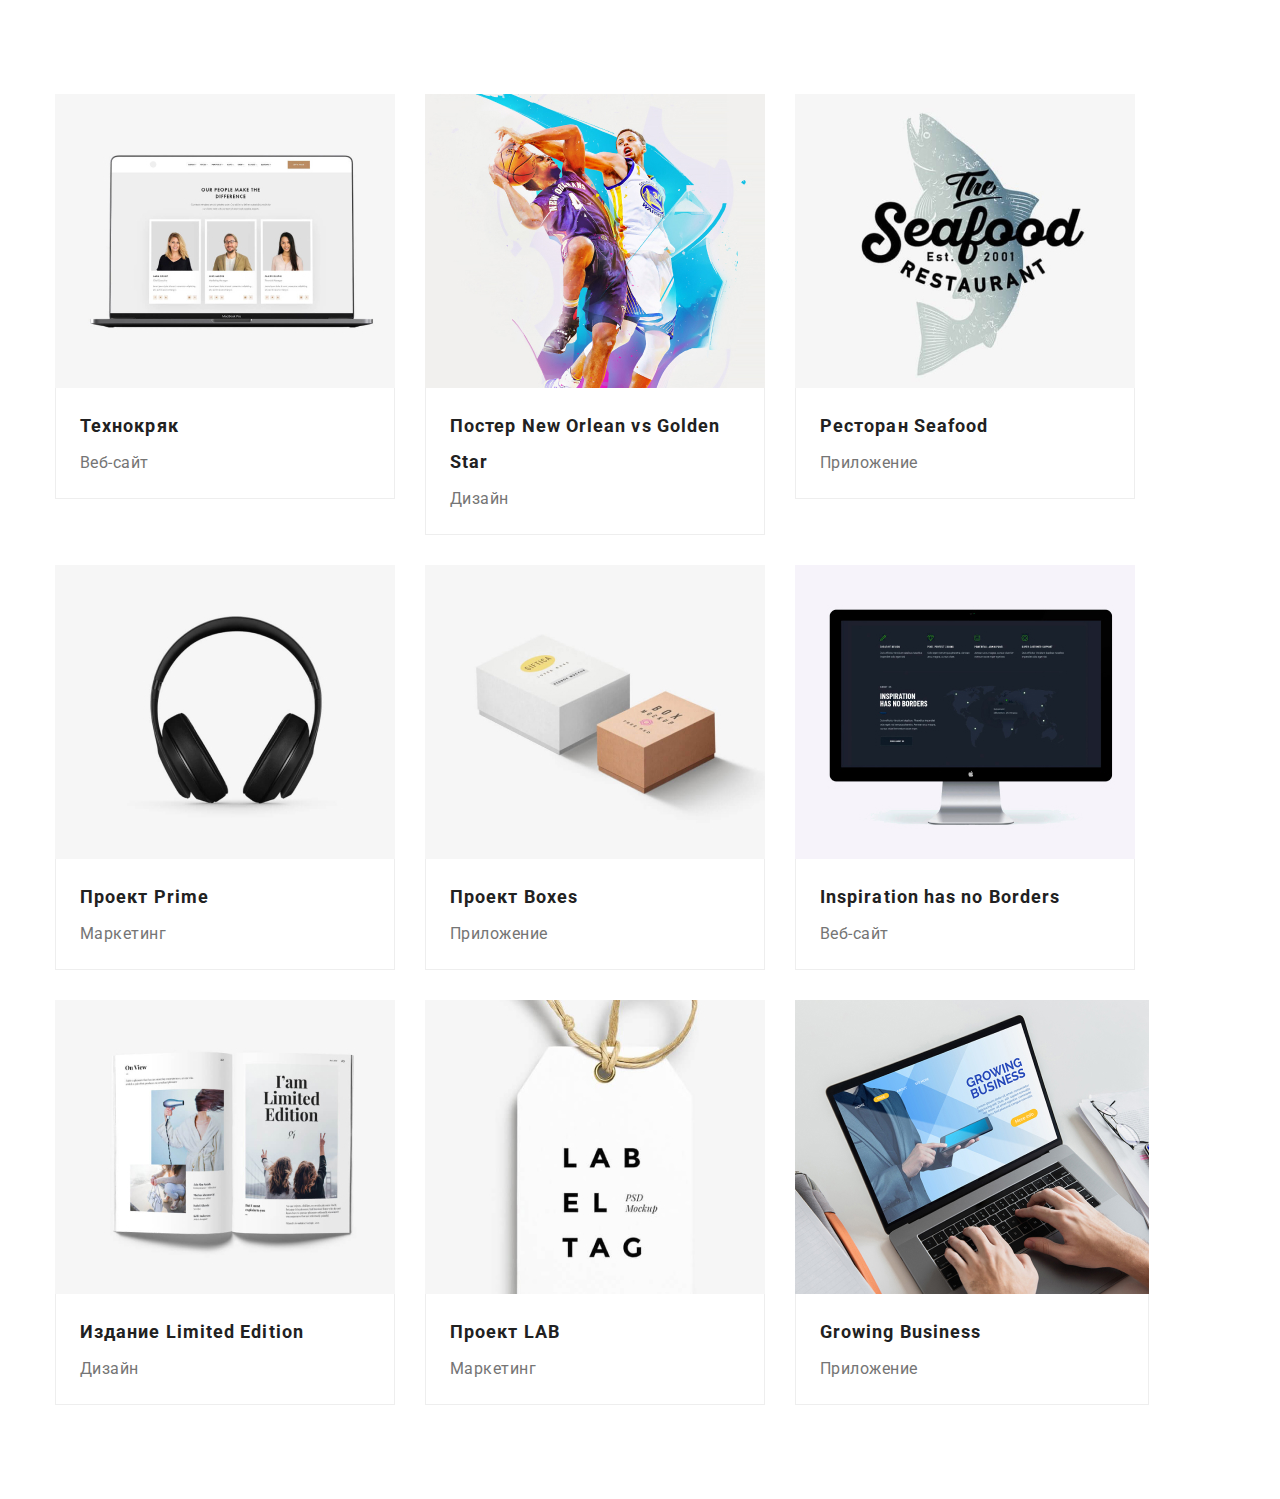
==== commit 45465276: "upd" ====
--- a/portfolio.html
+++ b/portfolio.html
@@ -13,7 +13,7 @@
   <link rel="stylesheet" href="./css/modern-normalize.css" />
   <link rel="stylesheet" href="./css/main.min.css" />
 </head>
-<header class="header">
+<!-- <header class="header">
   <div class="container header-flex-container">
     <a class="logo a-tag" href="./index.html">
       Web<span class="logo-black">Studio</span>
@@ -60,7 +60,7 @@
     </svg>
   </button>
 
-  <!-- header menu -->
+  <!-- header menu
   <div class="header-menu" data-menu>
     <nav>
       <ul class="menu-pages-list">
@@ -102,14 +102,14 @@
     </ul>
   </div>
 </div>
-</header>
+</header> -->
 
 <!-- main content section -->
 <main>
   <section class="menu section">
     <div class="menu__button-block container">
       <h2 hidden>Портфолио</h2>
-      <ul class="button-block__list flex-container">
+      <!-- <ul class="button-block__list">
         <li class="list-item">
           <button class="list-item__button button current-btn" type="button">Все</button>
         </li>
@@ -131,13 +131,34 @@
             Маркетинг
           </button>
         </li>
-      </ul>
+      </ul> -->
       <!-- img list -->
       <ul class="projects flex-container-wrap flex-container">
         <li class="projects__proj-list">
           <a class="proj-list__proj-link" href="#">
             <div class="proj-link__proj-hover-block">
-              <img class="img-tag" src="./images/portfolio/portfolio(1).jpg" width="370" alt="Логотип проекта" />
+              <picture>
+                <source 
+                media="(min-width: 768px)"
+                srcset="
+                ./images/portfolio/img_md.jpg 1x,
+                ./images/portfolio/img@2x_md.jpg 2x
+                ">
+
+                <source
+                media="(min-width: 1280px)"
+                srcset="
+                ./images/portfolio/img_lg.jpg 1x,
+                ./images/portfolio/img@2x_lg.jpg 2x
+                ">
+
+                <img srcset="
+                ./images/portfolio/img_sm.jpg 1x,
+                ./images/portfolio/img@2x_sm.jpg 2x
+                "
+                src="./images/portfolio/img_sm.jpg" 
+                alt="Логотип проекта" />
+              </picture>
               <p class="proj-hover-block__proj-hover-text">
                 Технокряк это современная площадка распространения коронавируса. Компании используют эту платформу для
                 цифрового шпионажа и атак на защищённые сервера конкурентов.
@@ -152,7 +173,28 @@
         <li class="projects__proj-list">
           <a class="proj-list__proj-link" href="#">
             <div class="proj-link__proj-hover-block">
-              <img class="img-tag" src="./images/portfolio/portfolio(2).jpg" width="370" alt="Логотип проекта" />
+              <picture>
+                <source 
+                media="(min-width: 768px)"
+                srcset="
+                ./images/portfolio/img-1_md.jpg 1x,
+                ./images/portfolio/img@2x-1_md.jpg 2x
+                ">
+
+                <source
+                media="(min-width: 1280px)"
+                srcset="
+                ./images/portfolio/img-1_lg.jpg 1x,
+                ./images/portfolio/img@2x-1_lg.jpg 2x
+                ">
+                
+                <img srcset="
+                ./images/portfolio/img-1_sm.jpg 1x,
+                ./images/portfolio/img@2x-1_sm.jpg 2x
+                "
+                src="./images/portfolio/img-1_sm.jpg" 
+                alt="Логотип проекта" />
+              </picture>
               <p class="proj-hover-block__proj-hover-text">
                 Lorem ipsum dolor sit amet consectetur, adipisicing elit. Placeat, libero porro! Animi, totam accusamus.
                 Rerum voluptate corrupti neque nostrum tempora vero alias provident excepturi. Sunt aspernatur veritatis
@@ -169,7 +211,28 @@
         <li class="projects__proj-list">
           <a class="proj-list__proj-link" href="#">
             <div class="proj-link__proj-hover-block">
-              <img class="img-tag" src="./images/portfolio/portfolio(3).jpg" width="370" alt="Логотип проекта" />
+              <picture>
+                <source 
+                media="(min-width: 768px)"
+                srcset="
+                ./images/portfolio/img-2_md.jpg 1x,
+                ./images/portfolio/img@2x-2_md.jpg 2x
+                ">
+
+                <source
+                media="(min-width: 1280px)"
+                srcset="
+                ./images/portfolio/img-2_lg.jpg 1x,
+                ./images/portfolio/img@2x-2_lg.jpg 2x
+                ">
+                
+                <img srcset="
+                ./images/portfolio/img-2_sm.jpg 1x,
+                ./images/portfolio/img@2x-2_sm.jpg 2x
+                "
+                src="./images/portfolio/img-2_sm.jpg" 
+                alt="Логотип проекта" />
+              </picture>
               <p class="proj-hover-block__proj-hover-text">
                 Коронное блюдо - суп с летучей мыши.
               </p>
@@ -183,7 +246,28 @@
         <li class="projects__proj-list">
           <a class="proj-list__proj-link" href="#">
             <div class="proj-link__proj-hover-block">
-              <img class="img-tag" src="./images/portfolio/portfolio(4).jpg" width="370" alt="Логотип проекта" />
+              <picture>
+                <source 
+                media="(min-width: 768px)"
+                srcset="
+                ./images/portfolio/img-3_md.jpg 1x,
+                ./images/portfolio/img@2x-3_md.jpg 2x
+                ">
+
+                <source
+                media="(min-width: 1280px)"
+                srcset="
+                ./images/portfolio/img-3_lg.jpg 1x,
+                ./images/portfolio/img@2x-3_lg.jpg 2x
+                ">
+                
+                <img srcset="
+                ./images/portfolio/img-3_sm.jpg 1x,
+                ./images/portfolio/img@2x-3_sm.jpg 2x
+                "
+                src="./images/portfolio/img-3_sm.jpg" 
+                alt="Логотип проекта" />
+              </picture>
               <p class="proj-hover-block__proj-hover-text">
                 dipisicing elit. Placeat, libero porro! Animi, totam accusamus. Rerum voluptate corrupti neque nostrum
                 tempora vero alias provident excepturi. Sunt aspernatur veritatis minus reiciendis quaerat.
@@ -198,7 +282,28 @@
         <li class="projects__proj-list">
           <a class="proj-list__proj-link" href="#">
             <div class="proj-link__proj-hover-block">
-              <img class="img-tag" src="./images/portfolio/portfolio(5).jpg" width="370" alt="Логотип проекта" />
+              <picture>
+                <source 
+                media="(min-width: 768px)"
+                srcset="
+                ./images/portfolio/img-4_md.jpg 1x,
+                ./images/portfolio/img@2x-4_md.jpg 2x
+                ">
+
+                <source
+                media="(min-width: 1280px)"
+                srcset="
+                ./images/portfolio/img-4_lg.jpg 1x,
+                ./images/portfolio/img@2x-4_lg.jpg 2x
+                ">
+                
+                <img srcset="
+                ./images/portfolio/img-4_sm.jpg 1x,
+                ./images/portfolio/img@2x-4_sm.jpg 2x
+                "
+                src="./images/portfolio/img-4_sm.jpg" 
+                alt="Логотип проекта" />
+              </picture>
               <p class="proj-hover-block__proj-hover-text">
                 Lorem ipsum dolorrupti neque nostrum tempora vero alias provident excepturi. Sunt aspernatur veritatis
                 minus reiciendis quaerat.
@@ -213,7 +318,28 @@
         <li class="projects__proj-list">
           <a class="proj-list__proj-link" href="#">
             <div class="proj-link__proj-hover-block">
-              <img class="img-tag" src="./images/portfolio/portfolio(6).jpg" width="370" alt="Логотип проекта" />
+              <picture>
+                <source 
+                media="(min-width: 768px)"
+                srcset="
+                ./images/portfolio/img-5_md.jpg 1x,
+                ./images/portfolio/img@2x-5_md.jpg 2x
+                ">
+
+                <source
+                media="(min-width: 1280px)"
+                srcset="
+                ./images/portfolio/img-5_lg.jpg 1x,
+                ./images/portfolio/img@2x-5_lg.jpg 2x
+                ">
+                
+                <img srcset="
+                ./images/portfolio/img-5_sm.jpg 1x,
+                ./images/portfolio/img@2x-5_sm.jpg 2x
+                "
+                src="./images/portfolio/img-5_sm.jpg" 
+                alt="Логотип проекта" />
+              </picture>
               <p class="proj-hover-block__proj-hover-text">
                 Lorem ipsum dolor sit amet consectetur, adipisicing elit. Placeat, libero porro porro porro porro porro
                 porro porro porro porro porro porro porro porro porro! Reiciendis quaerat.
@@ -228,7 +354,28 @@
         <li class="projects__proj-list">
           <a class="proj-list__proj-link" href="#">
             <div class="proj-link__proj-hover-block">
-              <img class="img-tag" src="./images/portfolio/portfolio(7).jpg" width="370" alt="Логотип проекта" />
+              <picture>
+                <source 
+                media="(min-width: 768px)"
+                srcset="
+                ./images/portfolio/img-6_md.jpg 1x,
+                ./images/portfolio/img@2x-6_md.jpg 2x
+                ">
+
+                <source
+                media="(min-width: 1280px)"
+                srcset="
+                ./images/portfolio/img-6_lg.jpg 1x,
+                ./images/portfolio/img@2x-6_lg.jpg 2x
+                ">
+                
+                <img srcset="
+                ./images/portfolio/img-6_sm.jpg 1x,
+                ./images/portfolio/img@2x-6_sm.jpg 2x
+                "
+                src="./images/portfolio/img-6_sm.jpg" 
+                alt="Логотип проекта" />
+              </picture>
               <p class="proj-hover-block__proj-hover-text">
                 Lorem ipsum dolor sit amet consectetur, adipisicing elit. Placeat, libero porro! Animi, totam rnatur
                 veritatis minus reiciendis quaerat.
@@ -243,7 +390,28 @@
         <li class="projects__proj-list">
           <a class="proj-list__proj-link" href="#">
             <div class="proj-link__proj-hover-block">
-              <img class="img-tag" src="./images/portfolio/portfolio(8).jpg" width="370" alt="Логотип проекта" />
+              <picture>
+                <source 
+                media="(min-width: 768px)"
+                srcset="
+                ./images/portfolio/img-7_md.jpg 1x,
+                ./images/portfolio/img@2x-7_md.jpg 2x
+                ">
+
+                <source
+                media="(min-width: 1280px)"
+                srcset="
+                ./images/portfolio/img-7_lg.jpg 1x,
+                ./images/portfolio/img@2x-7_lg.jpg 2x
+                ">
+                
+                <img srcset="
+                ./images/portfolio/img-7_sm.jpg 1x,
+                ./images/portfolio/img@2x-7_sm.jpg 2x
+                "
+                src="./images/portfolio/img-7_sm.jpg" 
+                alt="Логотип проекта" />
+              </picture>
               <p class="proj-hover-block__proj-hover-text">
                 Lorem ipsum dolor sit amet consectetur, adipis totam accusamus. Rerum voluptate corrupti neque nostrum
                 tempora vero alias provident excepturi. Sunt aspernatur veritatis minus reiciendis quaerat.
@@ -258,7 +426,28 @@
         <li class="proj-list">
           <a class="proj-list__proj-link" href="#">
             <div class="proj-link__proj-hover-block">
-              <img class="img-tag" src="./images/portfolio/portfolio(9).jpg" width="370" alt="Логотип проекта" />
+              <picture>
+                <source 
+                media="(min-width: 768px)"
+                srcset="
+                ./images/portfolio/img-8_md.jpg 1x,
+                ./images/portfolio/img@2x-8_md.jpg 2x
+                ">
+
+                <source
+                media="(min-width: 1280px)"
+                srcset="
+                ./images/portfolio/img-8_lg.jpg 1x,
+                ./images/portfolio/img@2x-8_lg.jpg 2x
+                ">
+                
+                <img srcset="
+                ./images/portfolio/img-8_sm.jpg 1x,
+                ./images/portfolio/img@2x-8_sm.jpg 2x
+                "
+                src="./images/portfolio/img-8_sm.jpg" 
+                alt="Логотип проекта" />
+              </picture>
               <p class="proj-hover-block__proj-hover-text">
                 Lorem ipsum dolor sit amet consectetur, adipisicing elit. Placeat, libero porro! Animi, totam accusamus.
                 eiciendis quaerat.
@@ -276,7 +465,7 @@
 </main>
 
 <!-- footer content section -->
-<footer class="footer">
+<!-- <footer class="footer">
   <div class="container footer-flex">
     <div class="footer-flex-wrap">
       <a class="footer-logo a-tag" href="./index.html">
@@ -340,7 +529,7 @@
       </form>
     </div>
   </div>
-</footer> 
+</footer> -->
     </div>
   </div>
 </footer>
--- a/css/main.min.css
+++ b/css/main.min.css
@@ -1,2 +1,2 @@
-:root{--main-font: "Roboto";--secondary-font: "Raleway";--black-color: #212121;--hover-color: #2196f3;--white-color: #ffffff;--milk-color: #f5f4fa;--grey-color: #757575;--border-color: #ececec;--projects-color: #eeeeee;--footer-color: #2f303a;--order-block-color: #c4c4c4;--order-btn-backgrn-clr: #188ce8;--client-logo-color: #afb1b8;--modal-field-border: rgba(33, 33, 33, 0.2);--footer-contacts-color: rgba(255, 255, 255, 0.6);--footer-icons-color: rgba(255, 255, 255, 0.1);--background-modal-color: rgba(0, 0, 0, 0.2);--box-shadow-color: rgba(0, 0, 0, 0.15);--border-close-modal-button-color: rgba(0, 0, 0, 0.1);--backgrd-what-we-do-soaring: rgba(47, 48, 58, 0.8);--projects-hover-text: rgba(33, 150, 243, 0.9)}/*! modern-normalize v1.1.0 | MIT License | https://github.com/sindresorhus/modern-normalize */*,::before,::after{-webkit-box-sizing:border-box;box-sizing:border-box}html{line-height:1.15;-webkit-text-size-adjust:100%;-moz-tab-size:4;-o-tab-size:4;tab-size:4}body{margin:0;font-family:system-ui,-apple-system,"Segoe UI",Roboto,Helvetica,Arial,sans-serif,"Apple Color Emoji","Segoe UI Emoji"}hr{height:0;color:inherit}abbr[title]{-webkit-text-decoration:underline dotted;text-decoration:underline dotted}b,strong{font-weight:bolder}code,kbd,samp,pre{font-family:ui-monospace, SFMono-Regular, Consolas, 'Liberation Mono', Menlo, monospace;font-size:1em}small{font-size:80%}sub,sup{font-size:75%;line-height:0;position:relative;vertical-align:baseline}sub{bottom:-0.25em}sup{top:-0.5em}table{text-indent:0;border-color:inherit}button,input,optgroup,select,textarea{font-family:inherit;font-size:100%;line-height:1.15;margin:0}button,select{text-transform:none}button,[type='button'],[type='reset'],[type='submit']{-webkit-appearance:button}::-moz-focus-inner{border-style:none;padding:0}:-moz-focusring{outline:1px dotted ButtonText}:-moz-ui-invalid{box-shadow:none}legend{padding:0}progress{vertical-align:baseline}::-webkit-inner-spin-button,::-webkit-outer-spin-button{height:auto}[type='search']{-webkit-appearance:textfield;outline-offset:-2px}::-webkit-search-decoration{-webkit-appearance:none}::-webkit-file-upload-button{-webkit-appearance:button;font:inherit}summary{display:list-item}*,::before,::after{-webkit-box-sizing:border-box;box-sizing:border-box}body{margin:0;padding:0;font-family:var(--main-font),sans-serif}ul{padding:0;margin:0;list-style:none}svg{display:block}h3{margin:0}.container{max-width:480px;margin:0 auto;padding:0 15px}@media (min-width: 768px){.container{max-width:768px}}@media (min-width: 1280px){.container{max-width:1200px}}.flex-container{display:-webkit-box;display:-ms-flexbox;display:flex}.section{padding-top:60px;padding-bottom:60px}@media (min-width: 1280px){.section{padding-top:94px;padding-bottom:94px}}.a-tag,.a-tag-header,.projects__link{color:var(--black-color);text-decoration:none;display:block;-webkit-transition:color 250ms cubic-bezier(0.4, 0, 0.2, 1),fill 250ms cubic-bezier(0.4, 0, 0.2, 1),-webkit-box-shadow 250ms cubic-bezier(0.4, 0, 0.2, 1),-webkit-transform 250ms cubic-bezier(0.4, 0, 0.2, 1);transition:color 250ms cubic-bezier(0.4, 0, 0.2, 1),fill 250ms cubic-bezier(0.4, 0, 0.2, 1),-webkit-box-shadow 250ms cubic-bezier(0.4, 0, 0.2, 1),-webkit-transform 250ms cubic-bezier(0.4, 0, 0.2, 1);transition:color 250ms cubic-bezier(0.4, 0, 0.2, 1),fill 250ms cubic-bezier(0.4, 0, 0.2, 1),box-shadow 250ms cubic-bezier(0.4, 0, 0.2, 1),transform 250ms cubic-bezier(0.4, 0, 0.2, 1);transition:color 250ms cubic-bezier(0.4, 0, 0.2, 1),fill 250ms cubic-bezier(0.4, 0, 0.2, 1),box-shadow 250ms cubic-bezier(0.4, 0, 0.2, 1),transform 250ms cubic-bezier(0.4, 0, 0.2, 1),-webkit-box-shadow 250ms cubic-bezier(0.4, 0, 0.2, 1),-webkit-transform 250ms cubic-bezier(0.4, 0, 0.2, 1)}.img-tag{display:block;max-width:100%;height:auto}.a-tag-header:hover .envelope,.a-tag-header:hover .smartphone,.a-tag:hover,.a-tag-header:hover,.a-tag-header:focus .envelope,.a-tag-header:focus .smartphone,.a-tag:focus,.a-tag-header:focus{color:var(--hover-color);fill:var(--hover-color)}.visually-hidden{position:absolute;width:1px;height:1px;margin:-1px;padding:0;overflow:hidden;border:0;clip:rect(0 0 0 0)}.what-we-do-img:last-child,.team-member-block:last-child,.button-li:last-child,.contact,.icon-list:last-child,.our-client:last-child,.footer-icon:last-child{margin-right:0}.current-btn{background-color:var(--hover-color);color:var(--white-color)}.header{min-height:60px;border-bottom:1px solid var(--border-color)}.header-flex-container{display:-webkit-box;display:-ms-flexbox;display:flex;-webkit-box-align:center;-ms-flex-align:center;align-items:center;-webkit-box-pack:justify;-ms-flex-pack:justify;justify-content:space-between;width:100%}.logo{font-family:var(--secondary-font),sans-serif;font-weight:bold;font-size:24px;letter-spacing:0.03em;color:var(--hover-color)}@media (min-width: 768px){.logo{margin-right:88px}}@media (min-width: 1280px){.logo{margin-right:92px;font-size:26px}}.a-tag-header{padding:32px 0;display:block}.logo-black{color:var(--black-color)}.nav-header{display:none}@media (min-width: 768px){.nav-header{display:block}}.studio,.portfolio,.contact{margin-right:50px;font-weight:500;font-size:14px;line-height:1.14;letter-spacing:0.02em;letter-spacing:0.02em;color:var(--black-color);position:relative}.contact{margin-right:0px}.current-page{color:var(--hover-color)}.current-page::after{display:block;width:100%;content:"";border-bottom:4px solid var(--hover-color);border-radius:2px;position:absolute;top:77px;left:0}.contacts{display:none;margin-left:auto}@media (min-width: 768px){.contacts{display:-webkit-box;display:-ms-flexbox;display:flex;-ms-flex-wrap:wrap;flex-wrap:wrap;width:-webkit-min-content;width:-moz-min-content;width:min-content}}.a-tag-header{display:-webkit-box;display:-ms-flexbox;display:flex;-webkit-box-align:center;-ms-flex-align:center;align-items:center}.header-tel,.header-email{font-weight:500;font-size:12px;line-height:1.16;letter-spacing:0.02em}@media (min-width: 1280px){.header-tel,.header-email{font-size:14px;line-height:1.14}}.header-email{margin-bottom:10px}@media (min-width: 1280px){.header-email{margin-right:50px}}.header-email-link,.header-tel-link{display:-webkit-box;display:-ms-flexbox;display:flex;-webkit-box-align:center;-ms-flex-align:center;align-items:center;text-decoration:none;color:var(--grey-color)}.envelope,.smartphone,.tel,.email{color:var(--grey-color);fill:var(--grey-color)}.envelope,.smartphone{margin-right:8px;-webkit-transition:fill 250ms cubic-bezier(0.4, 0, 0.2, 1);transition:fill 250ms cubic-bezier(0.4, 0, 0.2, 1)}@media (min-width: 1280px){.envelope,.smartphone{margin-right:10px}}.order-block{margin:0 auto;padding:200px 0;max-width:1600px;max-height:400px;text-align:center;background-image:-webkit-gradient(linear, left top, right top, from(rgba(47,48,58,0.4)), to(rgba(47,48,58,0.4))),url(../images/main/main-background-mob.jpg);background-image:linear-gradient(to right, rgba(47,48,58,0.4), rgba(47,48,58,0.4)),url(../images/main/main-background-mob.jpg);background-color:var(--order-block-color);background-position:center;background-repeat:no-repeat;display:-webkit-box;display:-ms-flexbox;display:flex;-webkit-box-align:center;-ms-flex-align:center;align-items:center}@media (min-width: 768px){.order-block{background-image:-webkit-gradient(linear, left top, right top, from(rgba(47,48,58,0.4)), to(rgba(47,48,58,0.4))),url(../images/main/main-background-tablet.jpg);background-image:linear-gradient(to right, rgba(47,48,58,0.4), rgba(47,48,58,0.4)),url(../images/main/main-background-tablet.jpg)}}@media (min-width: 1280px){.order-block{background-image:-webkit-gradient(linear, left top, right top, from(rgba(47,48,58,0.4)), to(rgba(47,48,58,0.4))),url(../images/main/main-background.jpg);background-image:linear-gradient(to right, rgba(47,48,58,0.4), rgba(47,48,58,0.4)),url(../images/main/main-background.jpg);max-height:600px}}.h1-tag{margin:0 auto;max-width:360px;font-weight:900;font-size:26px;line-height:1.61;letter-spacing:0.06em;text-transform:uppercase;text-align:center;color:var(--white-color)}@media (min-width: 1280px){.h1-tag{font-size:44px;line-height:1.36;max-width:696px}}.order-button{margin-top:30px;width:200px;height:50px;background-color:var(--hover-color);-webkit-box-shadow:0px 4px 4px var(--box-shadow-color);box-shadow:0px 4px 4px var(--box-shadow-color);border-radius:4px;border:0;cursor:pointer;font-weight:bold;line-height:1.87;letter-spacing:0.06em;color:var(--white-color);-webkit-transition:background-color 250ms cubic-bezier(0.4, 0, 0.2, 1);transition:background-color 250ms cubic-bezier(0.4, 0, 0.2, 1)}.order-button:hover,.order-button:focus{background-color:var(--order-btn-backgrn-clr)}@media (min-width: 768px){.about-us-block{display:-webkit-box;display:-ms-flexbox;display:flex;-ms-flex-wrap:wrap;flex-wrap:wrap;margin-right:-30px;margin-bottom:-30px}}.about-us-li{font-size:14px;letter-spacing:0.03em;margin-bottom:30px}@media (min-width: 768px){.about-us-li{margin-right:30px;width:354px}}@media (min-width: 1280px){.about-us-li{width:270px}}.about-us-logo-block{display:-webkit-box;display:-ms-flexbox;display:flex;-webkit-box-pack:center;-ms-flex-pack:center;justify-content:center;background-color:var(--milk-color);border-radius:4px;margin-bottom:30px;padding:25px 0}.about-us-caption{margin:0;font-weight:bold;font-size:14px;line-height:1.14;text-transform:uppercase;text-align:center;color:var(--black-color);margin-bottom:10px}.about-us-description{font-size:14px;line-height:1.71;letter-spacing:0.03em;color:var(--grey-color);margin:0}.what-we-do-sect{padding-top:0;display:none}@media (min-width: 1280px){.what-we-do-sect{display:block}}.what-we-do{font-weight:bold;font-size:36px;line-height:1.16;text-align:center;letter-spacing:0.03em;color:var(--black-color);margin-top:0;margin-bottom:50px}.what-we-do-img{margin-right:30px;position:relative}.what-we-do-img>.what-we-do-soaring{font-weight:bold;font-size:14px;line-height:1.14;text-align:center;letter-spacing:0.03em;text-transform:uppercase;color:var(--white-color);background-color:var(--backgrd-what-we-do-soaring);display:block;position:absolute;bottom:0;margin:0;padding:27px 0;width:370px}.our-team{background-color:var(--milk-color)}.our-team-caption{margin-top:0;margin-bottom:30px;text-align:center;font-weight:bold;font-size:28px;line-height:1.17;letter-spacing:0.03em}@media (min-width: 1280px){.our-team-caption{margin-bottom:50px;font-size:36px;line-height:1.16}}@media (min-width: 768px){.our-team-list{display:-webkit-box;display:-ms-flexbox;display:flex;-ms-flex-wrap:wrap;flex-wrap:wrap;margin-right:-30px;margin-bottom:-30px}}.icon-flex{display:-webkit-box;display:-ms-flexbox;display:flex}.team-member-block{margin:0 auto 30px auto;background-color:var(--white-color);-webkit-box-shadow:0px 1px 3px rgba(0,0,0,0.12),0px 1px 1px rgba(0,0,0,0.14),0px 2px 1px rgba(0,0,0,0.2);box-shadow:0px 1px 3px rgba(0,0,0,0.12),0px 1px 1px rgba(0,0,0,0.14),0px 2px 1px rgba(0,0,0,0.2);border-radius:0px 0px 4px 4px}@media (min-width: 768px){.team-member-block{width:354px;margin:0 30px 30px 0}}@media (min-width: 1280px){.team-member-block{width:270px;margin-right:30px}}.team-member{padding:30px 0;text-align:center;color:var(--black-color)}.team-member-name{font-weight:500;font-size:16px;line-height:1.18;letter-spacing:0.03em}.team-member-profession{color:var(--grey-color);margin:10px 0 16px 0;font-weight:normal}.icon-flex{-webkit-box-pack:center;-ms-flex-pack:center;justify-content:center}.icon-list{margin-right:10px}.grey-icon-link{display:-webkit-box;display:-ms-flexbox;display:flex;-webkit-box-pack:center;-ms-flex-pack:center;justify-content:center;-webkit-box-align:center;-ms-flex-align:center;align-items:center;width:44px;height:44px;border-radius:50px;fill:var(--client-logo-color);-webkit-transition:background-color 250ms cubic-bezier(0.4, 0, 0.2, 1),fill 250ms cubic-bezier(0.4, 0, 0.2, 1);transition:background-color 250ms cubic-bezier(0.4, 0, 0.2, 1),fill 250ms cubic-bezier(0.4, 0, 0.2, 1)}.grey-icon-link:hover,.grey-icon-link:focus{background-color:var(--hover-color);fill:var(--white-color)}.our-clients-caption{font-weight:bold;font-size:28px;line-height:1.17;text-align:center;letter-spacing:0.03em;margin:0 0 50px 0}@media (min-width: 1280px){.our-clients-caption{font-size:36px;line-height:1.16}}.our-client-list{display:-webkit-box;display:-ms-flexbox;display:flex;-ms-flex-wrap:wrap;flex-wrap:wrap;margin-right:-30px;margin-bottom:-30px}@media (min-width: 1280px){.our-client-list{-ms-flex-wrap:nowrap;flex-wrap:nowrap}}.our-client{width:210px;margin-right:30px;margin-bottom:30px;-webkit-transition:fill 250ms cubic-bezier(0.4, 0, 0.2, 1),border-color 250ms cubic-bezier(0.4, 0, 0.2, 1);transition:fill 250ms cubic-bezier(0.4, 0, 0.2, 1),border-color 250ms cubic-bezier(0.4, 0, 0.2, 1)}.our-client:hover,.our-client:focus{fill:var(--hover-color);border-color:var(--hover-color);cursor:pointer}@media (min-width: 768px){.our-client{width:226px}}@media (min-width: 1280px){.our-client{width:170px}}.our-client-link{padding:16px 0;width:100%;height:100%;display:-webkit-box;display:-ms-flexbox;display:flex;-ms-flex-line-pack:center;align-content:center;-webkit-box-pack:center;-ms-flex-pack:center;justify-content:center;-webkit-box-align:center;-ms-flex-align:center;align-items:center;fill:var(--client-logo-color);border:1px solid var(--client-logo-color);border-radius:4px;-webkit-transition:fill 250ms cubic-bezier(0.4, 0, 0.2, 1),border-color 250ms cubic-bezier(0.4, 0, 0.2, 1);transition:fill 250ms cubic-bezier(0.4, 0, 0.2, 1),border-color 250ms cubic-bezier(0.4, 0, 0.2, 1)}.our-client-link:hover,.our-client-link:focus{fill:var(--hover-color);border-color:var(--hover-color);cursor:pointer}.mob-header-menu{position:relative}@media (min-width: 768px){.mob-header-menu{display:none}}.header-menu{visibility:hidden;background-color:white;position:fixed;width:100%;height:101%;top:50%;left:0%;-webkit-transform:translateY(-50%);transform:translateY(-50%);padding:48px 0 48px 40px;display:-webkit-box;display:-ms-flexbox;display:flex;-webkit-box-orient:vertical;-webkit-box-direction:normal;-ms-flex-direction:column;flex-direction:column;-webkit-box-pack:justify;-ms-flex-pack:justify;justify-content:space-between;opacity:0;-webkit-transition:opacity 200ms cubic-bezier(0.4, 0, 0.2, 1);transition:opacity 200ms cubic-bezier(0.4, 0, 0.2, 1)}@media (min-width: 768px){.header-menu{display:none}}.is-open{visibility:visible;opacity:1;-webkit-transition:opacity 200ms cubic-bezier(0.4, 0, 0.2, 1);transition:opacity 200ms cubic-bezier(0.4, 0, 0.2, 1)}.menu-button{background:var(--white-color);border:0;cursor:pointer;-webkit-transition:fill 250ms cubic-bezier(0.4, 0, 0.2, 1);transition:fill 250ms cubic-bezier(0.4, 0, 0.2, 1);z-index:333;padding:0;margin-right:15px;height:40px;width:40px}@media (min-width: 768px){.menu-button{display:none}}.menu-button:hover{fill:var(--hover-color)}.menu-button .close-menu-btn{display:none}.menu-button.is-open .close-menu-btn{display:block}.menu-button.is-open .open-menu-btn{display:none}.menu-pages-list{margin-bottom:auto}.menu-page{font-weight:500;font-size:40px;line-height:1.17;letter-spacing:0.02em;margin-bottom:32px}.menu-page:last-child{margin-bottom:0}.menu-phone{font-weight:500;font-size:34px;line-height:40px;letter-spacing:0.02em;color:var(--hover-color);margin-bottom:32px}.menu-phone .a-tag{color:currentColor}.menu-email{font-weight:500;font-size:24px;line-height:28px;letter-spacing:0.02em;margin-bottom:64px;color:var(--grey-color)}.menu-email .a-tag{color:currentColor}.menu-soc-links-list{display:-webkit-box;display:-ms-flexbox;display:flex}.soc-link-item{margin-right:20px}.soc-link{position:relative;color:var(--hover-color);font-weight:500;font-size:18px;line-height:1.22;letter-spacing:0.02em}.soc-link::after{display:block;content:"";position:absolute;top:0px;right:-10px;height:100%;width:1px;background-color:var(--modal-field-border)}.is-hidden{visibility:hidden;opacity:0;pointer-events:none;-webkit-transition:opacity 300ms ease-in-out;transition:opacity 300ms ease-in-out}.backdrop{background-color:var(--background-modal-color);top:0;width:100%;height:100%;left:0;position:fixed;z-index:999;-webkit-transition:opacity 200ms cubic-bezier(0.4, 0, 0.2, 1);transition:opacity 200ms cubic-bezier(0.4, 0, 0.2, 1)}.modal{display:-webkit-box;display:-ms-flexbox;display:flex;-webkit-box-orient:vertical;-webkit-box-direction:normal;-ms-flex-direction:column;flex-direction:column;background-color:var(--white-color);position:absolute;-webkit-transform:translate(-50%, -50%);transform:translate(-50%, -50%);top:50%;left:50%;-webkit-box-shadow:0px 1px 3px rgba(0,0,0,0.12),0px 1px 1px rgba(0,0,0,0.14),0px 2px 1px rgba(0,0,0,0.2);box-shadow:0px 1px 3px rgba(0,0,0,0.12),0px 1px 1px rgba(0,0,0,0.14),0px 2px 1px rgba(0,0,0,0.2);border-radius:4px;width:100%;height:100%;max-width:450px;max-height:610px}@media (min-width: 1280px){.modal{max-width:528px;max-height:581px}}.modal-text{margin-top:200px}.close-modal-button{position:absolute;display:-webkit-box;display:-ms-flexbox;display:flex;-webkit-box-pack:center;-ms-flex-pack:center;justify-content:center;-webkit-box-align:center;-ms-flex-align:center;align-items:center;top:8px;right:8px;width:30px;height:30px;border-radius:50%;background:var(--white-color);border:1px solid var(--border-close-modal-button-color);cursor:pointer;-webkit-transition:fill 250ms cubic-bezier(0.4, 0, 0.2, 1);transition:fill 250ms cubic-bezier(0.4, 0, 0.2, 1)}.close-modal-button:hover,.close-modal-button:focus{fill:var(--hover-color)}.modal-caption{font-weight:bold;font-size:20px;line-height:1.15;letter-spacing:0.03em;margin:0 0 12px 0}.modal-form{padding:40px;display:-webkit-box;display:-ms-flexbox;display:flex;-webkit-box-orient:vertical;-webkit-box-direction:normal;-ms-flex-direction:column;flex-direction:column}.modal-label{margin:0 auto 4px 0;font-size:12px;line-height:1.16;letter-spacing:0.01em;color:var(--grey-color)}.modal-field-block{position:relative;margin-bottom:10px}.modal-field,.user-text-modal{width:100%;border:1px solid var(--modal-field-border);border-radius:4px;font-size:14px;line-height:1.14;letter-spacing:0.01em;padding:12px 0 12px 42px;-webkit-transition:border-color 250ms cubic-bezier(0.4, 0, 0.2, 1);transition:border-color 250ms cubic-bezier(0.4, 0, 0.2, 1)}.modal-field:hover,.modal-field:focus,.user-text-modal:hover,.user-text-modal:focus{border-color:var(--hover-color);outline-color:var(--hover-color)}.modal-field:hover+.modal-svg,.modal-field:focus+.modal-svg{fill:var(--hover-color)}.modal-svg{position:absolute;top:14px;left:14px;-webkit-transition:fill 250ms cubic-bezier(0.4, 0, 0.2, 1);transition:fill 250ms cubic-bezier(0.4, 0, 0.2, 1)}.modal-field:last-child{margin-bottom:20px}.user-text-modal{height:120px;padding:12px 16px}.modal-text-field{margin-bottom:20px;resize:none}.modal-checkbox-block{display:-webkit-box;display:-ms-flexbox;display:flex;-webkit-box-pack:center;-ms-flex-pack:center;justify-content:center;-webkit-box-align:center;-ms-flex-align:center;align-items:center;margin-bottom:30px}.modal-checkbox-label{display:-webkit-box;display:-ms-flexbox;display:flex;-webkit-box-align:center;-ms-flex-align:center;align-items:center;cursor:pointer}.checkbox-square{width:16px;height:16px;border:2px solid var(--black-color);border-radius:3px;cursor:pointer;margin-right:7px;display:block}.modal-checkbox:checked+.checkbox-square{background-color:var(--hover-color);border-color:var(--hover-color);-webkit-transition:border-color 250ms cubic-bezier(0.4, 0, 0.2, 1),background-color 250ms cubic-bezier(0.4, 0, 0.2, 1);transition:border-color 250ms cubic-bezier(0.4, 0, 0.2, 1),background-color 250ms cubic-bezier(0.4, 0, 0.2, 1)}.p-tag-modal{font-size:12px;line-height:1.71;letter-spacing:0.03em;color:var(--grey-color);margin:0}@media (min-width: 1280px){.p-tag-modal{font-size:14px}}.a-tag-modal{color:var(--order-btn-backgrn-clr)}.modal-submit-btn{width:200px;height:50px;background-color:var(--hover-color);-webkit-box-shadow:0px 4px 4px var(--box-shadow-color);box-shadow:0px 4px 4px var(--box-shadow-color);border-radius:4px;border:0;font-weight:bold;font-size:16px;line-height:1.87;letter-spacing:0.06em;cursor:pointer;color:var(--white-color);margin-left:auto;margin-right:auto;-webkit-transition:background-color 250ms cubic-bezier(0.4, 0, 0.2, 1);transition:background-color 250ms cubic-bezier(0.4, 0, 0.2, 1)}.modal-submit-btn:hover,.modal-submit-btn:focus{background-color:var(--order-btn-backgrn-clr)}.button-block__list{-webkit-box-pack:center;-ms-flex-pack:center;justify-content:center;margin-bottom:50px}.list-item{margin-right:8px}.list-item__button{padding:6px 22px;border-width:0px;background-color:var(--milk-color);border-radius:4px;letter-spacing:0.03em;font-size:16px;line-height:1.62;-webkit-transition:color 250ms cubic-bezier(0.4, 0, 0.2, 1),background-color 250ms cubic-bezier(0.4, 0, 0.2, 1),-webkit-box-shadow 250ms cubic-bezier(0.4, 0, 0.2, 1);transition:color 250ms cubic-bezier(0.4, 0, 0.2, 1),background-color 250ms cubic-bezier(0.4, 0, 0.2, 1),-webkit-box-shadow 250ms cubic-bezier(0.4, 0, 0.2, 1);transition:color 250ms cubic-bezier(0.4, 0, 0.2, 1),box-shadow 250ms cubic-bezier(0.4, 0, 0.2, 1),background-color 250ms cubic-bezier(0.4, 0, 0.2, 1);transition:color 250ms cubic-bezier(0.4, 0, 0.2, 1),box-shadow 250ms cubic-bezier(0.4, 0, 0.2, 1),background-color 250ms cubic-bezier(0.4, 0, 0.2, 1),-webkit-box-shadow 250ms cubic-bezier(0.4, 0, 0.2, 1)}.list-item__button:hover,.list-item__button:focus{cursor:pointer;background-color:var(--hover-color);color:var(--white-color);-webkit-box-shadow:0px 3px 1px rgba(0,0,0,0.1),0px 1px 2px rgba(0,0,0,0.08),0px 2px 2px rgba(0,0,0,0.12);box-shadow:0px 3px 1px rgba(0,0,0,0.1),0px 1px 2px rgba(0,0,0,0.08),0px 2px 2px rgba(0,0,0,0.12)}.current-btn{background-color:var(--hover-color);color:var(--white-color)}.flex-container-wrap{-ms-flex-wrap:wrap;flex-wrap:wrap}.projects__proj-list{width:370px;margin-right:30px;background:var(--white-color);margin-bottom:30px;-webkit-transition:-webkit-box-shadow 250ms cubic-bezier(0.4, 0, 0.2, 1);transition:-webkit-box-shadow 250ms cubic-bezier(0.4, 0, 0.2, 1);transition:box-shadow 250ms cubic-bezier(0.4, 0, 0.2, 1);transition:box-shadow 250ms cubic-bezier(0.4, 0, 0.2, 1), -webkit-box-shadow 250ms cubic-bezier(0.4, 0, 0.2, 1)}.projects__proj-list:hover,.projects__proj-list:focus{-webkit-box-shadow:0px 1px 1px rgba(0,0,0,0.12),0px 4px 4px rgba(0,0,0,0.06),1px 4px 6px rgba(0,0,0,0.16);box-shadow:0px 1px 1px rgba(0,0,0,0.12),0px 4px 4px rgba(0,0,0,0.06),1px 4px 6px rgba(0,0,0,0.16)}.proj-list__proj-link{text-decoration:none}.projects__proj-list:nth-child(3n+3){margin-right:0}.projects__proj-list:nth-last-child(-n+3){margin-bottom:0}.projects__text-block{padding:20px 24px;border:1px solid var(--projects-color);border-top:0}.projects__name{margin-bottom:4px;font-weight:bold;font-size:18px;line-height:2;letter-spacing:0.06em;color:var(--black-color)}.projects__description{margin:0;font-size:16px;line-height:1.87;letter-spacing:0.03em;color:var(--grey-color)}.proj-link__proj-hover-block{position:relative;overflow:hidden}.proj-hover-block__proj-hover-text{background-color:var(--projects-hover-text);color:var(--white-color);font-size:18px;line-height:1.55;letter-spacing:0.03em;padding:63px 24px;margin:0;width:370px;height:294px;position:absolute;top:0;left:50%;-webkit-transform:translate(-50%, 101%);transform:translate(-50%, 101%);-webkit-transition:-webkit-transform 250ms cubic-bezier(0.4, 0, 0.2, 1);transition:-webkit-transform 250ms cubic-bezier(0.4, 0, 0.2, 1);transition:transform 250ms cubic-bezier(0.4, 0, 0.2, 1);transition:transform 250ms cubic-bezier(0.4, 0, 0.2, 1), -webkit-transform 250ms cubic-bezier(0.4, 0, 0.2, 1)}.proj-list__proj-link:hover .proj-hover-block__proj-hover-text{-webkit-transform:translate(-50%, 0);transform:translate(-50%, 0)}.footer{background-color:var(--footer-color);padding:60px 0}.footer-flex{display:-webkit-box;display:-ms-flexbox;display:flex;-webkit-box-orient:vertical;-webkit-box-direction:normal;-ms-flex-direction:column;flex-direction:column;-webkit-box-align:center;-ms-flex-align:center;align-items:center}@media (min-width: 768px){.footer-flex{-webkit-box-align:baseline;-ms-flex-align:baseline;align-items:baseline;-webkit-box-orient:horizontal;-webkit-box-direction:normal;-ms-flex-direction:row;flex-direction:row;-ms-flex-wrap:wrap;flex-wrap:wrap}}@media (min-width: 1280px){.footer-flex{-webkit-box-align:baseline;-ms-flex-align:baseline;align-items:baseline;-ms-flex-wrap:nowrap;flex-wrap:nowrap}}@media (min-width: 768px){.footer-flex-wrap{margin-left:76px}}@media (min-width: 1280px){.footer-flex-wrap{display:-webkit-box;display:-ms-flexbox;display:flex;-webkit-box-orient:vertical;-webkit-box-direction:normal;-ms-flex-direction:column;flex-direction:column;margin-left:0}}.footer-logo{font-family:"Raleway", sans-serif;font-weight:bold;text-align:center;font-size:24px;line-height:1.16;margin-bottom:20px;letter-spacing:0.03em;color:var(--hover-color)}@media (min-width: 1280px){.footer-logo{font-size:26px;line-height:1.19;text-align:left}}.logo-white{color:var(--white-color)}.address{font-style:normal;font-weight:normal;text-align:center;font-size:14px;line-height:1.17;letter-spacing:0.03em;color:var(--white-color);display:-webkit-box;display:-ms-flexbox;display:flex;-webkit-box-orient:vertical;-webkit-box-direction:normal;-ms-flex-direction:column;flex-direction:column;margin-bottom:60px}@media (min-width: 1280px){.address{width:230px;text-align:left}}.map{color:var(--white-color);margin-bottom:8px}.footer-email,.footer-tel{font-size:14px;line-height:1.17;letter-spacing:0.03em;color:var(--footer-contacts-color)}.footer-email{margin-bottom:8px}.footer-links{margin-bottom:60px}@media (min-width: 768px){.footer-links{margin-left:165px}}@media (min-width: 1280px){.footer-links{margin-left:70px}}.footer-links-list{display:-webkit-box;display:-ms-flexbox;display:flex}.invite-footer{font-weight:bold;font-size:14px;line-height:1.14;letter-spacing:0.03em;text-transform:uppercase;color:var(--white-color);text-align:center;margin:0;margin-bottom:20px}@media (min-width: 1280px){.invite-footer{text-align:left}}.footer-icon{margin-right:10px}.white-icon-link{display:-webkit-box;display:-ms-flexbox;display:flex;-webkit-box-pack:center;-ms-flex-pack:center;justify-content:center;-webkit-box-align:center;-ms-flex-align:center;align-items:center;background-color:var(--footer-icons-color);width:44px;height:44px;border-radius:50px;fill:var(--white-color);-webkit-transition:background-color 250ms cubic-bezier(0.4, 0, 0.2, 1);transition:background-color 250ms cubic-bezier(0.4, 0, 0.2, 1)}.white-icon-link:hover,.white-icon-link:focus{background-color:var(--hover-color);cursor:pointer}.footer-spam-block{width:100%}@media (min-width: 1280px){.footer-spam-block{margin-left:93px}}.footer-spam-invite{font-weight:bold;font-size:14px;line-height:1.14;letter-spacing:0.03em;text-transform:uppercase;color:white;text-align:center;margin:0;margin-bottom:20px}@media (min-width: 1280px){.footer-spam-invite{text-align:left}}.spam-form-footer{display:-webkit-box;display:-ms-flexbox;display:flex;-webkit-box-orient:vertical;-webkit-box-direction:normal;-ms-flex-direction:column;flex-direction:column;-webkit-box-align:center;-ms-flex-align:center;align-items:center;-webkit-box-pack:center;-ms-flex-pack:center;justify-content:center}@media (min-width: 1280px){.spam-form-footer{-webkit-box-orient:horizontal;-webkit-box-direction:normal;-ms-flex-direction:row;flex-direction:row}}.spam-field{width:100%;max-width:358px;height:50px;background-color:var(--footer-color);border:1px solid rgba(255,255,255,0.3);-webkit-filter:drop-shadow(0px 4px 4px var(--box-shadow-color));filter:drop-shadow(0px 4px 4px var(--box-shadow-color));border-radius:4px;padding:15px 16px;color:var(--white-color);margin-bottom:20px}@media (min-width: 1280px){.spam-field{margin-bottom:0}}.submit-button-footer{display:-webkit-box;display:-ms-flexbox;display:flex;-webkit-box-align:center;-ms-flex-align:center;align-items:center;background-color:var(--hover-color);color:var(--white-color);fill:var(--white-color);-webkit-box-shadow:0px 4px 4px var(--box-shadow-color);box-shadow:0px 4px 4px var(--box-shadow-color);border:0px;border-radius:4px;padding-left:30px;cursor:pointer;-webkit-transition:background-color 250ms cubic-bezier(0.4, 0, 0.2, 1);transition:background-color 250ms cubic-bezier(0.4, 0, 0.2, 1);font-weight:bold;font-size:16px;line-height:1.87;letter-spacing:0.06em}.submit-button-footer:hover,.submit-button-footer:focus{background-color:var(--order-btn-backgrn-clr)}@media (min-width: 1280px){.submit-button-footer{margin-left:12px}}.icon-send{margin:13px 28px 13px 10px}
+:root{--main-font: "Roboto";--secondary-font: "Raleway";--black-color: #212121;--hover-color: #2196f3;--white-color: #ffffff;--milk-color: #f5f4fa;--grey-color: #757575;--border-color: #ececec;--projects-color: #eeeeee;--footer-color: #2f303a;--order-block-color: #c4c4c4;--order-btn-backgrn-clr: #188ce8;--client-logo-color: #afb1b8;--modal-field-border: rgba(33, 33, 33, 0.2);--footer-contacts-color: rgba(255, 255, 255, 0.6);--footer-icons-color: rgba(255, 255, 255, 0.1);--background-modal-color: rgba(0, 0, 0, 0.2);--box-shadow-color: rgba(0, 0, 0, 0.15);--border-close-modal-button-color: rgba(0, 0, 0, 0.1);--backgrd-what-we-do-soaring: rgba(47, 48, 58, 0.8);--projects-hover-text: rgba(33, 150, 243, 0.9)}/*! modern-normalize v1.1.0 | MIT License | https://github.com/sindresorhus/modern-normalize */*,::before,::after{-webkit-box-sizing:border-box;box-sizing:border-box}html{line-height:1.15;-webkit-text-size-adjust:100%;-moz-tab-size:4;-o-tab-size:4;tab-size:4}body{margin:0;font-family:system-ui,-apple-system,"Segoe UI",Roboto,Helvetica,Arial,sans-serif,"Apple Color Emoji","Segoe UI Emoji"}hr{height:0;color:inherit}abbr[title]{-webkit-text-decoration:underline dotted;text-decoration:underline dotted}b,strong{font-weight:bolder}code,kbd,samp,pre{font-family:ui-monospace, SFMono-Regular, Consolas, 'Liberation Mono', Menlo, monospace;font-size:1em}small{font-size:80%}sub,sup{font-size:75%;line-height:0;position:relative;vertical-align:baseline}sub{bottom:-0.25em}sup{top:-0.5em}table{text-indent:0;border-color:inherit}button,input,optgroup,select,textarea{font-family:inherit;font-size:100%;line-height:1.15;margin:0}button,select{text-transform:none}button,[type='button'],[type='reset'],[type='submit']{-webkit-appearance:button}::-moz-focus-inner{border-style:none;padding:0}:-moz-focusring{outline:1px dotted ButtonText}:-moz-ui-invalid{box-shadow:none}legend{padding:0}progress{vertical-align:baseline}::-webkit-inner-spin-button,::-webkit-outer-spin-button{height:auto}[type='search']{-webkit-appearance:textfield;outline-offset:-2px}::-webkit-search-decoration{-webkit-appearance:none}::-webkit-file-upload-button{-webkit-appearance:button;font:inherit}summary{display:list-item}*,::before,::after{-webkit-box-sizing:border-box;box-sizing:border-box}body{margin:0;padding:0;font-family:var(--main-font),sans-serif}ul{padding:0;margin:0;list-style:none}svg{display:block}h3{margin:0}img{display:block;height:auto}.container{max-width:480px;margin:0 auto;padding:0 15px}@media (min-width: 768px){.container{max-width:768px}}@media (min-width: 1280px){.container{max-width:1200px}}.flex-container{display:-webkit-box;display:-ms-flexbox;display:flex}.section{padding-top:60px;padding-bottom:60px}@media (min-width: 1280px){.section{padding-top:94px;padding-bottom:94px}}.a-tag,.a-tag-header,.projects__link{color:var(--black-color);text-decoration:none;display:block;-webkit-transition:color 250ms cubic-bezier(0.4, 0, 0.2, 1),fill 250ms cubic-bezier(0.4, 0, 0.2, 1),-webkit-box-shadow 250ms cubic-bezier(0.4, 0, 0.2, 1),-webkit-transform 250ms cubic-bezier(0.4, 0, 0.2, 1);transition:color 250ms cubic-bezier(0.4, 0, 0.2, 1),fill 250ms cubic-bezier(0.4, 0, 0.2, 1),-webkit-box-shadow 250ms cubic-bezier(0.4, 0, 0.2, 1),-webkit-transform 250ms cubic-bezier(0.4, 0, 0.2, 1);transition:color 250ms cubic-bezier(0.4, 0, 0.2, 1),fill 250ms cubic-bezier(0.4, 0, 0.2, 1),box-shadow 250ms cubic-bezier(0.4, 0, 0.2, 1),transform 250ms cubic-bezier(0.4, 0, 0.2, 1);transition:color 250ms cubic-bezier(0.4, 0, 0.2, 1),fill 250ms cubic-bezier(0.4, 0, 0.2, 1),box-shadow 250ms cubic-bezier(0.4, 0, 0.2, 1),transform 250ms cubic-bezier(0.4, 0, 0.2, 1),-webkit-box-shadow 250ms cubic-bezier(0.4, 0, 0.2, 1),-webkit-transform 250ms cubic-bezier(0.4, 0, 0.2, 1)}.a-tag-header:hover .envelope,.a-tag-header:hover .smartphone,.a-tag:hover,.a-tag-header:hover,.a-tag-header:focus .envelope,.a-tag-header:focus .smartphone,.a-tag:focus,.a-tag-header:focus{color:var(--hover-color);fill:var(--hover-color)}.visually-hidden{position:absolute;width:1px;height:1px;margin:-1px;padding:0;overflow:hidden;border:0;clip:rect(0 0 0 0)}.what-we-do-img:last-child,.team-member-block:last-child,.button-li:last-child,.contact,.icon-list:last-child,.our-client:last-child,.footer-icon:last-child{margin-right:0}.current-btn{background-color:var(--hover-color);color:var(--white-color)}.header{min-height:60px;border-bottom:1px solid var(--border-color)}.header-flex-container{display:-webkit-box;display:-ms-flexbox;display:flex;-webkit-box-align:center;-ms-flex-align:center;align-items:center;-webkit-box-pack:justify;-ms-flex-pack:justify;justify-content:space-between;width:100%}.logo{font-family:var(--secondary-font),sans-serif;font-weight:bold;font-size:24px;letter-spacing:0.03em;color:var(--hover-color)}@media (min-width: 768px){.logo{margin-right:88px}}@media (min-width: 1280px){.logo{margin-right:92px;font-size:26px}}.a-tag-header{padding:32px 0;display:block}.logo-black{color:var(--black-color)}.nav-header{display:none}@media (min-width: 768px){.nav-header{display:block}}.studio,.portfolio,.contact{margin-right:50px;font-weight:500;font-size:14px;line-height:1.14;letter-spacing:0.02em;letter-spacing:0.02em;color:var(--black-color);position:relative}.contact{margin-right:0px}.current-page{color:var(--hover-color)}.current-page::after{display:block;width:100%;content:"";border-bottom:4px solid var(--hover-color);border-radius:2px;position:absolute;top:77px;left:0}.contacts{display:none;margin-left:auto}@media (min-width: 768px){.contacts{display:-webkit-box;display:-ms-flexbox;display:flex;-ms-flex-wrap:wrap;flex-wrap:wrap;width:-webkit-min-content;width:-moz-min-content;width:min-content}}@media (min-width: 1280px){.contacts{display:-webkit-box;display:-ms-flexbox;display:flex;-ms-flex-wrap:nowrap;flex-wrap:nowrap;width:auto}}.a-tag-header{display:-webkit-box;display:-ms-flexbox;display:flex;-webkit-box-align:center;-ms-flex-align:center;align-items:center}.header-tel,.header-email{font-weight:500;font-size:12px;line-height:1.16;letter-spacing:0.02em}@media (min-width: 1280px){.header-tel,.header-email{font-size:14px;line-height:1.14}}.header-email{margin-bottom:10px}@media (min-width: 1280px){.header-email{margin-right:50px}}.header-email-link,.header-tel-link{display:-webkit-box;display:-ms-flexbox;display:flex;-webkit-box-align:center;-ms-flex-align:center;align-items:center;text-decoration:none;color:var(--grey-color)}.envelope,.smartphone,.tel,.email{color:var(--grey-color);fill:var(--grey-color)}.envelope,.smartphone{margin-right:8px;-webkit-transition:fill 250ms cubic-bezier(0.4, 0, 0.2, 1);transition:fill 250ms cubic-bezier(0.4, 0, 0.2, 1)}@media (min-width: 1280px){.envelope,.smartphone{margin-right:10px}}.order-block{margin:0 auto;padding:200px 0;max-width:1600px;max-height:400px;text-align:center;background-image:-webkit-gradient(linear, left top, right top, from(rgba(47,48,58,0.4)), to(rgba(47,48,58,0.4))),url(../images/main/main-background-mob.jpg);background-image:linear-gradient(to right, rgba(47,48,58,0.4), rgba(47,48,58,0.4)),url(../images/main/main-background-mob.jpg);background-color:var(--order-block-color);background-position:center;background-repeat:no-repeat;display:-webkit-box;display:-ms-flexbox;display:flex;-webkit-box-align:center;-ms-flex-align:center;align-items:center}@media (min-width: 768px){.order-block{background-image:-webkit-gradient(linear, left top, right top, from(rgba(47,48,58,0.4)), to(rgba(47,48,58,0.4))),url(../images/main/main-background-tablet.jpg);background-image:linear-gradient(to right, rgba(47,48,58,0.4), rgba(47,48,58,0.4)),url(../images/main/main-background-tablet.jpg)}}@media (min-width: 1280px){.order-block{background-image:-webkit-gradient(linear, left top, right top, from(rgba(47,48,58,0.4)), to(rgba(47,48,58,0.4))),url(../images/main/main-background.jpg);background-image:linear-gradient(to right, rgba(47,48,58,0.4), rgba(47,48,58,0.4)),url(../images/main/main-background.jpg);max-height:600px}}.h1-tag{margin:0 auto;max-width:360px;font-weight:900;font-size:26px;line-height:1.61;letter-spacing:0.06em;text-transform:uppercase;text-align:center;color:var(--white-color)}@media (min-width: 1280px){.h1-tag{font-size:44px;line-height:1.36;max-width:696px}}.order-button{margin-top:30px;width:200px;height:50px;background-color:var(--hover-color);-webkit-box-shadow:0px 4px 4px var(--box-shadow-color);box-shadow:0px 4px 4px var(--box-shadow-color);border-radius:4px;border:0;cursor:pointer;font-weight:bold;line-height:1.87;letter-spacing:0.06em;color:var(--white-color);-webkit-transition:background-color 250ms cubic-bezier(0.4, 0, 0.2, 1);transition:background-color 250ms cubic-bezier(0.4, 0, 0.2, 1)}.order-button:hover,.order-button:focus{background-color:var(--order-btn-backgrn-clr)}@media (min-width: 768px){.about-us-block{display:-webkit-box;display:-ms-flexbox;display:flex;-ms-flex-wrap:wrap;flex-wrap:wrap}}.about-us-li{font-size:14px;letter-spacing:0.03em;margin-bottom:30px}@media (min-width: 768px) and (max-width: 1279.98px){.about-us-li{margin-right:30px;width:354px}.about-us-li:nth-child(2n+2){margin-right:0}}@media (min-width: 1280px){.about-us-li{width:270px}}.about-us-logo-block{display:-webkit-box;display:-ms-flexbox;display:flex;-webkit-box-pack:center;-ms-flex-pack:center;justify-content:center;background-color:var(--milk-color);border-radius:4px;margin-bottom:30px;padding:25px 0}.about-us-caption{margin:0;font-weight:bold;font-size:14px;line-height:1.14;text-transform:uppercase;text-align:center;color:var(--black-color);margin-bottom:10px}.about-us-description{font-size:14px;line-height:1.71;letter-spacing:0.03em;color:var(--grey-color);margin:0}.what-we-do-sect{padding-top:0;display:none}@media (min-width: 1280px){.what-we-do-sect{display:block}}.what-we-do{font-weight:bold;font-size:36px;line-height:1.16;text-align:center;letter-spacing:0.03em;color:var(--black-color);margin-top:0;margin-bottom:50px}.what-we-do-img{margin-right:30px;position:relative}.what-we-do-img>.what-we-do-soaring{font-weight:bold;font-size:14px;line-height:1.14;text-align:center;letter-spacing:0.03em;text-transform:uppercase;color:var(--white-color);background-color:var(--backgrd-what-we-do-soaring);display:block;position:absolute;bottom:0;margin:0;padding:27px 0;width:370px}.our-team{background-color:var(--milk-color)}.our-team-caption{margin-top:0;margin-bottom:30px;text-align:center;font-weight:bold;font-size:28px;line-height:1.17;letter-spacing:0.03em}@media (min-width: 1280px){.our-team-caption{margin-bottom:50px;font-size:36px;line-height:1.16}}@media (min-width: 768px){.our-team-list{display:-webkit-box;display:-ms-flexbox;display:flex;-ms-flex-wrap:wrap;flex-wrap:wrap}}.icon-flex{display:-webkit-box;display:-ms-flexbox;display:flex}.team-member-block{margin:0 auto 30px auto;background-color:var(--white-color);-webkit-box-shadow:0px 1px 3px rgba(0,0,0,0.12),0px 1px 1px rgba(0,0,0,0.14),0px 2px 1px rgba(0,0,0,0.2);box-shadow:0px 1px 3px rgba(0,0,0,0.12),0px 1px 1px rgba(0,0,0,0.14),0px 2px 1px rgba(0,0,0,0.2);border-radius:0px 0px 4px 4px}@media (min-width: 768px) and (max-width: 1279.98px){.team-member-block{width:354px;margin:0 30px 30px 0}.team-member-block:nth-child(2n+2){margin-right:0}}@media (min-width: 1280px){.team-member-block{width:270px;margin-right:30px}}.team-member{padding:30px 0;text-align:center;color:var(--black-color)}.team-member-name{font-weight:500;font-size:16px;line-height:1.18;letter-spacing:0.03em}.team-member-profession{color:var(--grey-color);margin:10px 0 16px 0;font-weight:normal}.icon-flex{-webkit-box-pack:center;-ms-flex-pack:center;justify-content:center}.icon-list{margin-right:10px}.grey-icon-link{display:-webkit-box;display:-ms-flexbox;display:flex;-webkit-box-pack:center;-ms-flex-pack:center;justify-content:center;-webkit-box-align:center;-ms-flex-align:center;align-items:center;width:44px;height:44px;border-radius:50px;fill:var(--client-logo-color);-webkit-transition:background-color 250ms cubic-bezier(0.4, 0, 0.2, 1),fill 250ms cubic-bezier(0.4, 0, 0.2, 1);transition:background-color 250ms cubic-bezier(0.4, 0, 0.2, 1),fill 250ms cubic-bezier(0.4, 0, 0.2, 1)}.grey-icon-link:hover,.grey-icon-link:focus{background-color:var(--hover-color);fill:var(--white-color)}.our-clients-caption{font-weight:bold;font-size:28px;line-height:1.17;text-align:center;letter-spacing:0.03em;margin:0 0 50px 0}@media (min-width: 1280px){.our-clients-caption{font-size:36px;line-height:1.16}}.our-client-list{display:-webkit-box;display:-ms-flexbox;display:flex;-ms-flex-wrap:wrap;flex-wrap:wrap}@media (min-width: 1280px){.our-client-list{-ms-flex-wrap:nowrap;flex-wrap:nowrap}}.our-client{width:210px;margin-right:30px;margin-bottom:30px;-webkit-transition:fill 250ms cubic-bezier(0.4, 0, 0.2, 1),border-color 250ms cubic-bezier(0.4, 0, 0.2, 1);transition:fill 250ms cubic-bezier(0.4, 0, 0.2, 1),border-color 250ms cubic-bezier(0.4, 0, 0.2, 1)}@media (max-width: 767.98px){.our-client:nth-child(2n+2){margin-right:0}}.our-client:hover,.our-client:focus{fill:var(--hover-color);border-color:var(--hover-color);cursor:pointer}@media (min-width: 768px) and (max-width: 1279.98px){.our-client{width:226px}.our-client:nth-child(3n+3){margin-right:0}}@media (min-width: 1280px){.our-client{width:170px}}.our-client-link{padding:16px 0;width:100%;height:100%;display:-webkit-box;display:-ms-flexbox;display:flex;-ms-flex-line-pack:center;align-content:center;-webkit-box-pack:center;-ms-flex-pack:center;justify-content:center;-webkit-box-align:center;-ms-flex-align:center;align-items:center;fill:var(--client-logo-color);border:1px solid var(--client-logo-color);border-radius:4px;-webkit-transition:fill 250ms cubic-bezier(0.4, 0, 0.2, 1),border-color 250ms cubic-bezier(0.4, 0, 0.2, 1);transition:fill 250ms cubic-bezier(0.4, 0, 0.2, 1),border-color 250ms cubic-bezier(0.4, 0, 0.2, 1)}.our-client-link:hover,.our-client-link:focus{fill:var(--hover-color);border-color:var(--hover-color);cursor:pointer}.mob-header-menu{position:relative}@media (min-width: 768px){.mob-header-menu{display:none}}.header-menu{visibility:hidden;background-color:white;position:fixed;width:100%;height:101%;top:50%;left:0%;-webkit-transform:translateY(-50%);transform:translateY(-50%);padding:48px 0 48px 40px;display:-webkit-box;display:-ms-flexbox;display:flex;-webkit-box-orient:vertical;-webkit-box-direction:normal;-ms-flex-direction:column;flex-direction:column;-webkit-box-pack:justify;-ms-flex-pack:justify;justify-content:space-between;opacity:0;-webkit-transition:opacity 200ms cubic-bezier(0.4, 0, 0.2, 1);transition:opacity 200ms cubic-bezier(0.4, 0, 0.2, 1)}@media (min-width: 768px){.header-menu{display:none}}.is-open{visibility:visible;opacity:1;-webkit-transition:opacity 200ms cubic-bezier(0.4, 0, 0.2, 1);transition:opacity 200ms cubic-bezier(0.4, 0, 0.2, 1)}.menu-button{background:var(--white-color);border:0;cursor:pointer;-webkit-transition:fill 250ms cubic-bezier(0.4, 0, 0.2, 1);transition:fill 250ms cubic-bezier(0.4, 0, 0.2, 1);z-index:333;padding:0;margin-right:15px;height:40px;width:40px}@media (min-width: 768px){.menu-button{display:none}}.menu-button:hover{fill:var(--hover-color)}.menu-button .close-menu-btn{display:none}.menu-button.is-open .close-menu-btn{display:block}.menu-button.is-open .open-menu-btn{display:none}.menu-pages-list{margin-bottom:auto}.menu-page{font-weight:500;font-size:40px;line-height:1.17;letter-spacing:0.02em;margin-bottom:32px}.menu-page:last-child{margin-bottom:0}.current-page-menu{color:var(--hover-color)}.menu-phone{font-weight:500;font-size:34px;line-height:40px;letter-spacing:0.02em;color:var(--hover-color);margin-bottom:32px}.menu-phone .a-tag{color:currentColor}.menu-email{font-weight:500;font-size:24px;line-height:28px;letter-spacing:0.02em;margin-bottom:64px;color:var(--grey-color)}.menu-email .a-tag{color:currentColor}.menu-soc-links-list{display:-webkit-box;display:-ms-flexbox;display:flex}.soc-link-item{margin-right:20px}.soc-link{position:relative;color:var(--hover-color);font-weight:500;font-size:18px;line-height:1.22;letter-spacing:0.02em}.soc-link::after{display:block;content:"";position:absolute;top:0px;right:-10px;height:100%;width:1px;background-color:var(--modal-field-border)}.is-hidden{visibility:hidden;opacity:0;pointer-events:none;-webkit-transition:opacity 300ms ease-in-out;transition:opacity 300ms ease-in-out}.backdrop{background-color:var(--background-modal-color);top:0;width:100%;height:100%;left:0;position:fixed;z-index:999;-webkit-transition:opacity 200ms cubic-bezier(0.4, 0, 0.2, 1);transition:opacity 200ms cubic-bezier(0.4, 0, 0.2, 1)}.modal{display:-webkit-box;display:-ms-flexbox;display:flex;-webkit-box-orient:vertical;-webkit-box-direction:normal;-ms-flex-direction:column;flex-direction:column;background-color:var(--white-color);position:absolute;-webkit-transform:translate(-50%, -50%);transform:translate(-50%, -50%);top:50%;left:50%;-webkit-box-shadow:0px 1px 3px rgba(0,0,0,0.12),0px 1px 1px rgba(0,0,0,0.14),0px 2px 1px rgba(0,0,0,0.2);box-shadow:0px 1px 3px rgba(0,0,0,0.12),0px 1px 1px rgba(0,0,0,0.14),0px 2px 1px rgba(0,0,0,0.2);border-radius:4px;width:100%;height:100%;max-width:450px;max-height:610px}@media (min-width: 1280px){.modal{max-width:528px;max-height:581px}}.modal-text{margin-top:200px}.close-modal-button{position:absolute;display:-webkit-box;display:-ms-flexbox;display:flex;-webkit-box-pack:center;-ms-flex-pack:center;justify-content:center;-webkit-box-align:center;-ms-flex-align:center;align-items:center;top:8px;right:8px;width:30px;height:30px;border-radius:50%;background:var(--white-color);border:1px solid var(--border-close-modal-button-color);cursor:pointer;-webkit-transition:fill 250ms cubic-bezier(0.4, 0, 0.2, 1);transition:fill 250ms cubic-bezier(0.4, 0, 0.2, 1)}.close-modal-button:hover,.close-modal-button:focus{fill:var(--hover-color)}.modal-caption{font-weight:bold;font-size:20px;line-height:1.15;letter-spacing:0.03em;margin:0 0 12px 0}.modal-form{padding:40px;display:-webkit-box;display:-ms-flexbox;display:flex;-webkit-box-orient:vertical;-webkit-box-direction:normal;-ms-flex-direction:column;flex-direction:column}.modal-label{margin:0 auto 4px 0;font-size:12px;line-height:1.16;letter-spacing:0.01em;color:var(--grey-color)}.modal-field-block{position:relative;margin-bottom:10px}.modal-field,.user-text-modal{width:100%;border:1px solid var(--modal-field-border);border-radius:4px;font-size:14px;line-height:1.14;letter-spacing:0.01em;padding:12px 0 12px 42px;-webkit-transition:border-color 250ms cubic-bezier(0.4, 0, 0.2, 1);transition:border-color 250ms cubic-bezier(0.4, 0, 0.2, 1)}.modal-field:hover,.modal-field:focus,.user-text-modal:hover,.user-text-modal:focus{border-color:var(--hover-color);outline-color:var(--hover-color)}.modal-field:hover+.modal-svg,.modal-field:focus+.modal-svg{fill:var(--hover-color)}.modal-svg{position:absolute;top:14px;left:14px;-webkit-transition:fill 250ms cubic-bezier(0.4, 0, 0.2, 1);transition:fill 250ms cubic-bezier(0.4, 0, 0.2, 1)}.modal-field:last-child{margin-bottom:20px}.user-text-modal{height:120px;padding:12px 16px}.modal-text-field{margin-bottom:20px;resize:none}.modal-checkbox-block{display:-webkit-box;display:-ms-flexbox;display:flex;-webkit-box-pack:center;-ms-flex-pack:center;justify-content:center;-webkit-box-align:center;-ms-flex-align:center;align-items:center;margin-bottom:30px}.modal-checkbox-label{display:-webkit-box;display:-ms-flexbox;display:flex;-webkit-box-align:center;-ms-flex-align:center;align-items:center;cursor:pointer}.checkbox-square{width:16px;height:16px;border:2px solid var(--black-color);border-radius:3px;cursor:pointer;margin-right:7px;display:block}.modal-checkbox:checked+.checkbox-square{background-color:var(--hover-color);border-color:var(--hover-color);-webkit-transition:border-color 250ms cubic-bezier(0.4, 0, 0.2, 1),background-color 250ms cubic-bezier(0.4, 0, 0.2, 1);transition:border-color 250ms cubic-bezier(0.4, 0, 0.2, 1),background-color 250ms cubic-bezier(0.4, 0, 0.2, 1)}.p-tag-modal{font-size:12px;line-height:1.71;letter-spacing:0.03em;color:var(--grey-color);margin:0}@media (min-width: 1280px){.p-tag-modal{font-size:14px}}.a-tag-modal{color:var(--order-btn-backgrn-clr)}.modal-submit-btn{width:200px;height:50px;background-color:var(--hover-color);-webkit-box-shadow:0px 4px 4px var(--box-shadow-color);box-shadow:0px 4px 4px var(--box-shadow-color);border-radius:4px;border:0;font-weight:bold;font-size:16px;line-height:1.87;letter-spacing:0.06em;cursor:pointer;color:var(--white-color);margin-left:auto;margin-right:auto;-webkit-transition:background-color 250ms cubic-bezier(0.4, 0, 0.2, 1);transition:background-color 250ms cubic-bezier(0.4, 0, 0.2, 1)}.modal-submit-btn:hover,.modal-submit-btn:focus{background-color:var(--order-btn-backgrn-clr)}.button-block__list{display:-webkit-box;display:-ms-flexbox;display:flex;-ms-flex-wrap:wrap;flex-wrap:wrap;margin-bottom:40px}@media (min-width: 768px){.button-block__list{margin-bottom:30px}}@media (min-width: 1280px){.button-block__list{margin-bottom:50px}}.list-item{margin-right:8px}@media (max-width: 767.98px){.list-item:nth-child(-n+3){margin-bottom:15px}}.list-item__button{padding:6px 22px;border-width:0px;background-color:var(--milk-color);border-radius:4px;letter-spacing:0.03em;font-size:16px;line-height:1.62;-webkit-transition:color 250ms cubic-bezier(0.4, 0, 0.2, 1),background-color 250ms cubic-bezier(0.4, 0, 0.2, 1),-webkit-box-shadow 250ms cubic-bezier(0.4, 0, 0.2, 1);transition:color 250ms cubic-bezier(0.4, 0, 0.2, 1),background-color 250ms cubic-bezier(0.4, 0, 0.2, 1),-webkit-box-shadow 250ms cubic-bezier(0.4, 0, 0.2, 1);transition:color 250ms cubic-bezier(0.4, 0, 0.2, 1),box-shadow 250ms cubic-bezier(0.4, 0, 0.2, 1),background-color 250ms cubic-bezier(0.4, 0, 0.2, 1);transition:color 250ms cubic-bezier(0.4, 0, 0.2, 1),box-shadow 250ms cubic-bezier(0.4, 0, 0.2, 1),background-color 250ms cubic-bezier(0.4, 0, 0.2, 1),-webkit-box-shadow 250ms cubic-bezier(0.4, 0, 0.2, 1)}.list-item__button:hover,.list-item__button:focus{cursor:pointer;background-color:var(--hover-color);color:var(--white-color);-webkit-box-shadow:0px 3px 1px rgba(0,0,0,0.1),0px 1px 2px rgba(0,0,0,0.08),0px 2px 2px rgba(0,0,0,0.12);box-shadow:0px 3px 1px rgba(0,0,0,0.1),0px 1px 2px rgba(0,0,0,0.08),0px 2px 2px rgba(0,0,0,0.12)}.current-btn{background-color:var(--hover-color);color:var(--white-color)}.flex-container-wrap{-ms-flex-wrap:wrap;flex-wrap:wrap}.projects__proj-list{width:450px;margin-right:30px;background:var(--white-color);margin-bottom:30px;-webkit-transition:-webkit-box-shadow 250ms cubic-bezier(0.4, 0, 0.2, 1);transition:-webkit-box-shadow 250ms cubic-bezier(0.4, 0, 0.2, 1);transition:box-shadow 250ms cubic-bezier(0.4, 0, 0.2, 1);transition:box-shadow 250ms cubic-bezier(0.4, 0, 0.2, 1), -webkit-box-shadow 250ms cubic-bezier(0.4, 0, 0.2, 1)}.projects__proj-list:hover,.projects__proj-list:focus{-webkit-box-shadow:0px 1px 1px rgba(0,0,0,0.12),0px 4px 4px rgba(0,0,0,0.06),1px 4px 6px rgba(0,0,0,0.16);box-shadow:0px 1px 1px rgba(0,0,0,0.12),0px 4px 4px rgba(0,0,0,0.06),1px 4px 6px rgba(0,0,0,0.16)}@media (min-width: 768px) and (max-width: 1279.98px){.projects__proj-list{width:354px}}@media (min-width: 1280px){.projects__proj-list{width:340px}.projects__proj-list:nth-child(3n+3){margin-right:0}.projects__proj-list:nth-last-child(-n+3){margin-bottom:0}}.proj-list__proj-link{text-decoration:none}.projects__text-block{padding:20px 24px;border:1px solid var(--projects-color);border-top:0}.projects__name{margin-bottom:4px;font-weight:bold;font-size:18px;line-height:2;letter-spacing:0.06em;color:var(--black-color)}.projects__description{margin:0;font-size:16px;line-height:1.87;letter-spacing:0.03em;color:var(--grey-color)}.proj-link__proj-hover-block{position:relative;overflow:hidden}.proj-hover-block__proj-hover-text{background-color:var(--projects-hover-text);color:var(--white-color);font-size:18px;line-height:1.55;letter-spacing:0.03em;padding:63px 24px;margin:0;width:370px;height:294px;position:absolute;top:0;left:50%;-webkit-transform:translate(-50%, 101%);transform:translate(-50%, 101%);-webkit-transition:-webkit-transform 250ms cubic-bezier(0.4, 0, 0.2, 1);transition:-webkit-transform 250ms cubic-bezier(0.4, 0, 0.2, 1);transition:transform 250ms cubic-bezier(0.4, 0, 0.2, 1);transition:transform 250ms cubic-bezier(0.4, 0, 0.2, 1), -webkit-transform 250ms cubic-bezier(0.4, 0, 0.2, 1)}.proj-list__proj-link:hover .proj-hover-block__proj-hover-text{-webkit-transform:translate(-50%, 0);transform:translate(-50%, 0)}.footer{background-color:var(--footer-color);padding:60px 0}.footer-flex{display:-webkit-box;display:-ms-flexbox;display:flex;-webkit-box-orient:vertical;-webkit-box-direction:normal;-ms-flex-direction:column;flex-direction:column;-webkit-box-align:center;-ms-flex-align:center;align-items:center}@media (min-width: 768px){.footer-flex{-webkit-box-align:baseline;-ms-flex-align:baseline;align-items:baseline;-webkit-box-orient:horizontal;-webkit-box-direction:normal;-ms-flex-direction:row;flex-direction:row;-ms-flex-wrap:wrap;flex-wrap:wrap}}@media (min-width: 1280px){.footer-flex{-webkit-box-align:baseline;-ms-flex-align:baseline;align-items:baseline;-ms-flex-wrap:nowrap;flex-wrap:nowrap}}@media (min-width: 768px){.footer-flex-wrap{margin-left:76px}}@media (min-width: 1280px){.footer-flex-wrap{display:-webkit-box;display:-ms-flexbox;display:flex;-webkit-box-orient:vertical;-webkit-box-direction:normal;-ms-flex-direction:column;flex-direction:column;margin-left:0}}.footer-logo{font-family:"Raleway", sans-serif;font-weight:bold;text-align:center;font-size:24px;line-height:1.16;margin-bottom:20px;letter-spacing:0.03em;color:var(--hover-color)}@media (min-width: 1280px){.footer-logo{font-size:26px;line-height:1.19;text-align:left}}.logo-white{color:var(--white-color)}.address{font-style:normal;font-weight:normal;text-align:center;font-size:14px;line-height:1.17;letter-spacing:0.03em;color:var(--white-color);display:-webkit-box;display:-ms-flexbox;display:flex;-webkit-box-orient:vertical;-webkit-box-direction:normal;-ms-flex-direction:column;flex-direction:column;margin-bottom:60px}@media (min-width: 1280px){.address{width:230px;margin:0;text-align:left}}.map{color:var(--white-color);margin-bottom:8px}.footer-email,.footer-tel{font-size:14px;line-height:1.17;letter-spacing:0.03em;color:var(--footer-contacts-color)}.footer-email{margin-bottom:8px}.footer-links{margin-bottom:60px}@media (min-width: 768px){.footer-links{margin-left:165px}}@media (min-width: 1280px){.footer-links{margin-left:70px;margin-bottom:0}}.footer-links-list{display:-webkit-box;display:-ms-flexbox;display:flex}.invite-footer{font-weight:bold;font-size:14px;line-height:1.14;letter-spacing:0.03em;text-transform:uppercase;color:var(--white-color);text-align:center;margin:0;margin-bottom:20px}@media (min-width: 1280px){.invite-footer{text-align:left}}.footer-icon{margin-right:10px}.white-icon-link{display:-webkit-box;display:-ms-flexbox;display:flex;-webkit-box-pack:center;-ms-flex-pack:center;justify-content:center;-webkit-box-align:center;-ms-flex-align:center;align-items:center;background-color:var(--footer-icons-color);width:44px;height:44px;border-radius:50px;fill:var(--white-color);-webkit-transition:background-color 250ms cubic-bezier(0.4, 0, 0.2, 1);transition:background-color 250ms cubic-bezier(0.4, 0, 0.2, 1)}.white-icon-link:hover,.white-icon-link:focus{background-color:var(--hover-color);cursor:pointer}.footer-spam-block{width:100%}@media (min-width: 1280px){.footer-spam-block{margin-left:93px}}.footer-spam-invite{font-weight:bold;font-size:14px;line-height:1.14;letter-spacing:0.03em;text-transform:uppercase;color:white;text-align:center;margin:0;margin-bottom:20px}@media (min-width: 1280px){.footer-spam-invite{text-align:left}}.spam-form-footer{display:-webkit-box;display:-ms-flexbox;display:flex;-webkit-box-orient:vertical;-webkit-box-direction:normal;-ms-flex-direction:column;flex-direction:column;-webkit-box-align:center;-ms-flex-align:center;align-items:center;-webkit-box-pack:center;-ms-flex-pack:center;justify-content:center}@media (min-width: 1280px){.spam-form-footer{-webkit-box-orient:horizontal;-webkit-box-direction:normal;-ms-flex-direction:row;flex-direction:row}}.spam-field{width:100%;max-width:358px;height:50px;background-color:var(--footer-color);border:1px solid rgba(255,255,255,0.3);-webkit-filter:drop-shadow(0px 4px 4px var(--box-shadow-color));filter:drop-shadow(0px 4px 4px var(--box-shadow-color));border-radius:4px;padding:15px 16px;color:var(--white-color);margin-bottom:20px}@media (min-width: 1280px){.spam-field{margin-bottom:0}}.submit-button-footer{display:-webkit-box;display:-ms-flexbox;display:flex;-webkit-box-align:center;-ms-flex-align:center;align-items:center;background-color:var(--hover-color);color:var(--white-color);fill:var(--white-color);-webkit-box-shadow:0px 4px 4px var(--box-shadow-color);box-shadow:0px 4px 4px var(--box-shadow-color);border:0px;border-radius:4px;padding-left:30px;cursor:pointer;-webkit-transition:background-color 250ms cubic-bezier(0.4, 0, 0.2, 1);transition:background-color 250ms cubic-bezier(0.4, 0, 0.2, 1);font-weight:bold;font-size:16px;line-height:1.87;letter-spacing:0.06em}.submit-button-footer:hover,.submit-button-footer:focus{background-color:var(--order-btn-backgrn-clr)}@media (min-width: 1280px){.submit-button-footer{margin-left:12px}}.icon-send{margin:13px 28px 13px 10px}
 /*# sourceMappingURL=main.min.css.map */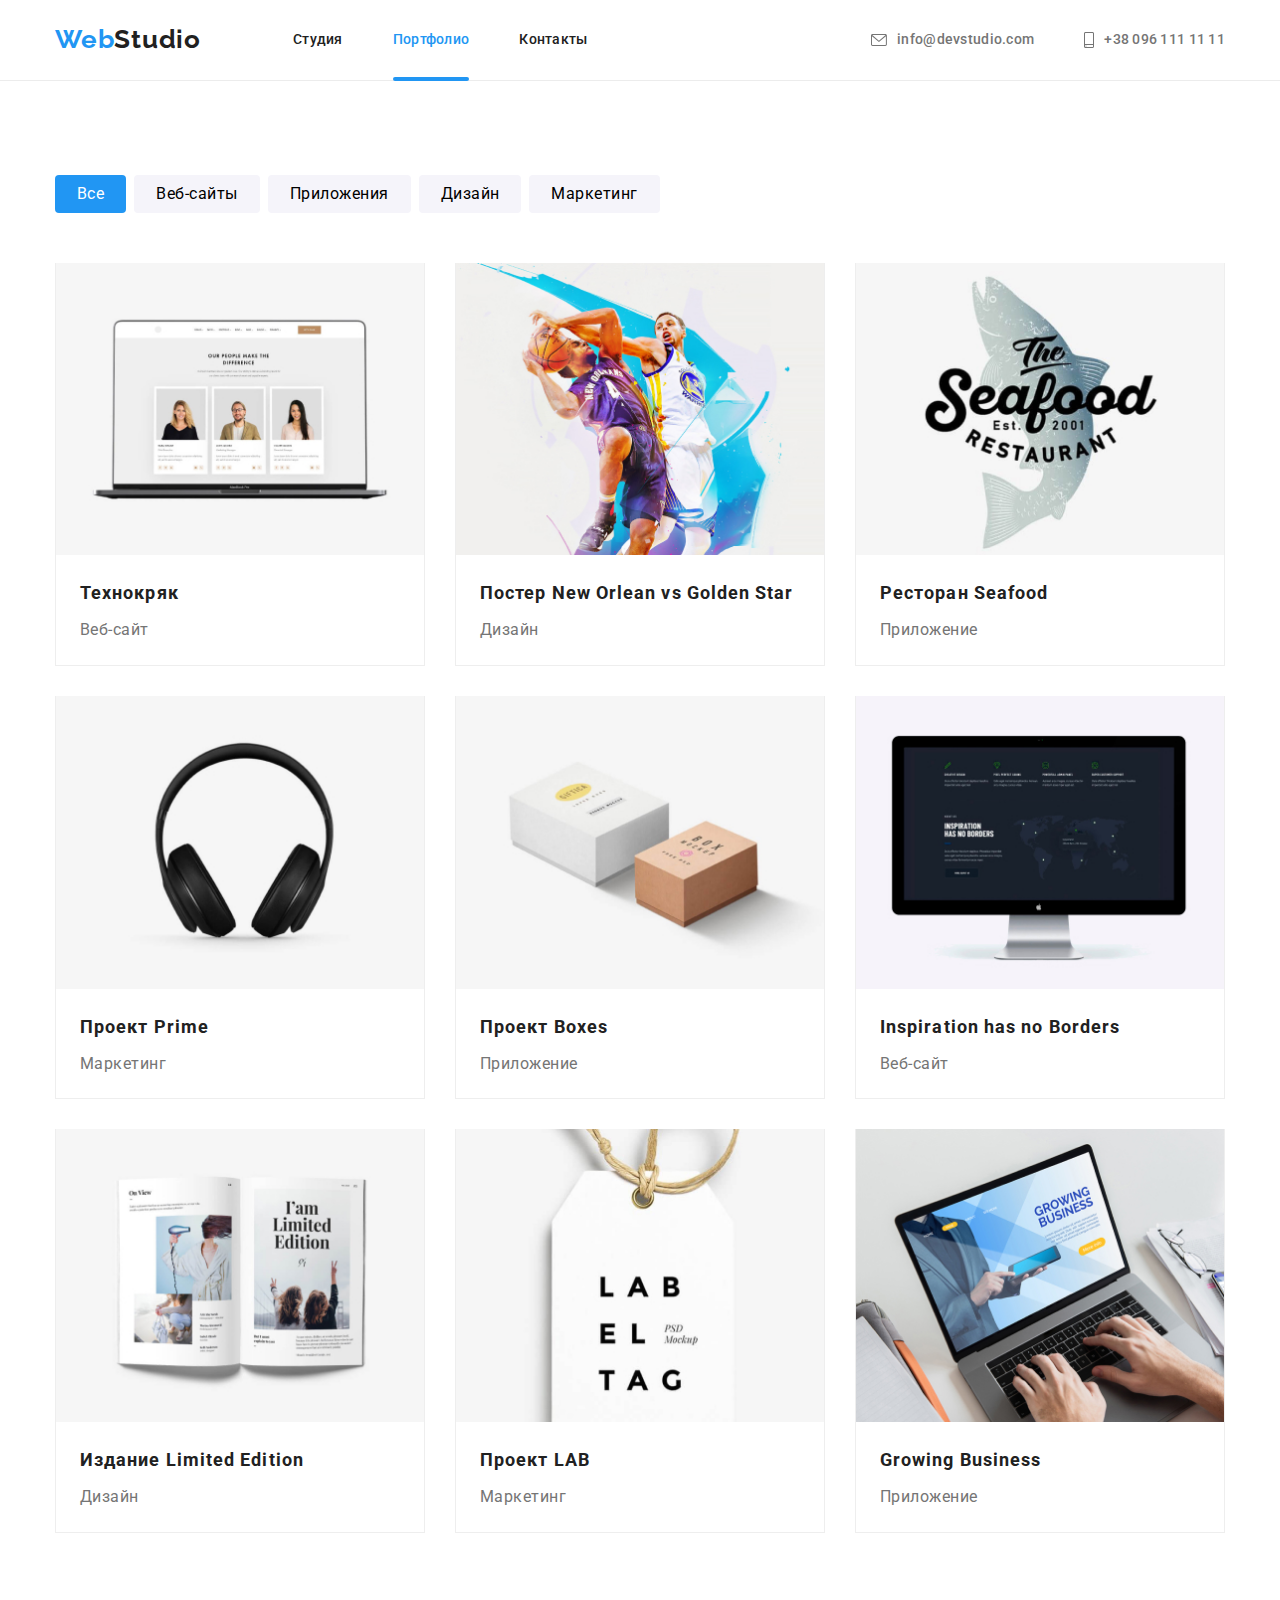
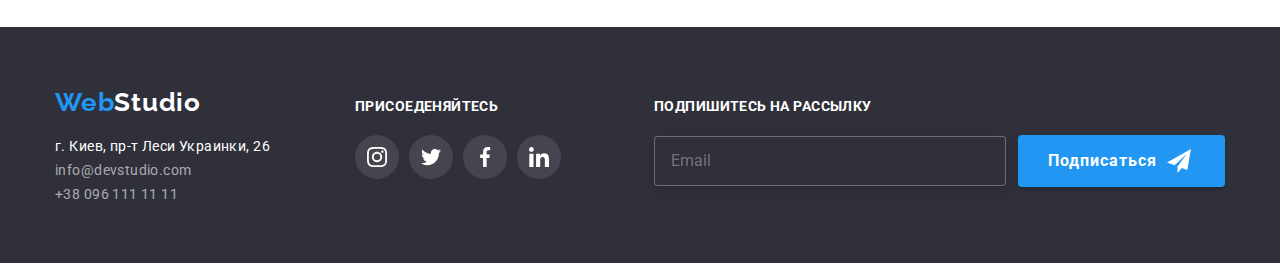
==== commit 6718242e: "upd" ====
--- a/portfolio.html
+++ b/portfolio.html
@@ -13,13 +13,13 @@
   <link rel="stylesheet" href="./css/modern-normalize.css" />
   <link rel="stylesheet" href="./css/main.min.css" />
 </head>
-<!-- <header class="header">
+<header class="header header-flex-container">
   <div class="container header-flex-container">
     <a class="logo a-tag" href="./index.html">
       Web<span class="logo-black">Studio</span>
     </a>
 
-    <nav>
+    <nav class="nav-header">
       <ul class="menu flex-container">
         <li class="studio">
           <a class="a-tag-header" href="./index.html">Студия</a>
@@ -35,7 +35,7 @@
 
     <ul class="contacts">
       <li class="header-email">
-        <a class="a-tag-header email" href="mailto:info@devstudio.com">
+        <a class="header-email-link" href="mailto:info@devstudio.com">
           <svg class="envelope" width="16px" height="12px">
             <use href="./images/sprite/icons.svg#icon-envelope"></use>
           </svg>
@@ -44,7 +44,7 @@
       </li>
 
       <li class="header-tel">
-        <a class="a-tag-header tel" href="tel:+380961111111">
+        <a class="header-tel-link" href="tel:+380961111111">
           <svg class="smartphone" width="10px" height="16px">
             <use href="./images/sprite/icons.svg#icon-smartphone"></use>
           </svg>
@@ -53,6 +53,8 @@
       </li>
     </ul>
   </div>
+
+  <!-- open menu button -->
   <button class="menu-button" type="button" data-menu-button>
     <svg class="menu-svg" width="40px" height="40px">
       <use class="open-menu-btn" href="./images/sprite/icons.svg#open-menu"></use>
@@ -60,7 +62,7 @@
     </svg>
   </button>
 
-  <!-- header menu
+  <!-- header menu -->
   <div class="header-menu" data-menu>
     <nav>
       <ul class="menu-pages-list">
@@ -68,7 +70,7 @@
           <a class="a-tag" href="./index.html">Студия</a>
         </li>
         <li class="menu-page">
-          <a class="a-tag" href="./portfolio.html">Портфолио</a>
+          <a class="a-tag current-page-menu" href="./portfolio.html">Портфолио</a>
         </li>
         <li class="menu-page">
           <a class="a-tag" href="/contact">Контакты</a>
@@ -88,13 +90,13 @@
 
    <ul class="menu-soc-links-list">
       <li class="soc-link-item">
-        <a class="a-tag soc-link" href="https://www.instagram.com/tipanazar/">Instagram</a>
+        <a class="a-tag soc-link soc-link--decor" href="https://www.instagram.com/tipanazar/">Instagram</a>
       </li>
       <li class="soc-link-item">
-        <a class="a-tag soc-link" href="#">Twitter</a>
+        <a class="a-tag soc-link soc-link--decor" href="#">Twitter</a>
       </li>
       <li class="soc-link-item">
-        <a class="a-tag soc-link" href="#">Facebook</a>
+        <a class="a-tag soc-link soc-link--decor" href="#">Facebook</a>
       </li>
       <li class="soc-link-item">
         <a class="a-tag soc-link" href="#">LinkedIn</a>
@@ -102,14 +104,15 @@
     </ul>
   </div>
 </div>
-</header> -->
+</div>
+</header>
 
 <!-- main content section -->
 <main>
   <section class="menu section">
     <div class="menu__button-block container">
       <h2 hidden>Портфолио</h2>
-      <!-- <ul class="button-block__list">
+       <ul class="button-block__list">
         <li class="list-item">
           <button class="list-item__button button current-btn" type="button">Все</button>
         </li>
@@ -131,13 +134,21 @@
             Маркетинг
           </button>
         </li>
-      </ul> -->
+      </ul>
       <!-- img list -->
       <ul class="projects flex-container-wrap flex-container">
         <li class="projects__proj-list">
           <a class="proj-list__proj-link" href="#">
             <div class="proj-link__proj-hover-block">
               <picture>
+
+                <source
+                media="(min-width: 1280px)"
+                srcset="
+                ./images/portfolio/img_lg.jpg 1x,
+                ./images/portfolio/img@2x_lg.jpg 2x
+                ">
+
                 <source 
                 media="(min-width: 768px)"
                 srcset="
@@ -145,13 +156,6 @@
                 ./images/portfolio/img@2x_md.jpg 2x
                 ">
 
-                <source
-                media="(min-width: 1280px)"
-                srcset="
-                ./images/portfolio/img_lg.jpg 1x,
-                ./images/portfolio/img@2x_lg.jpg 2x
-                ">
-
                 <img srcset="
                 ./images/portfolio/img_sm.jpg 1x,
                 ./images/portfolio/img@2x_sm.jpg 2x
@@ -174,6 +178,13 @@
           <a class="proj-list__proj-link" href="#">
             <div class="proj-link__proj-hover-block">
               <picture>
+
+                <source
+                media="(min-width: 1280px)"
+                srcset="
+                ./images/portfolio/img-1_lg.jpg 1x,
+                ./images/portfolio/img@2x-1_lg.jpg 2x
+                ">
                 <source 
                 media="(min-width: 768px)"
                 srcset="
@@ -181,13 +192,6 @@
                 ./images/portfolio/img@2x-1_md.jpg 2x
                 ">
 
-                <source
-                media="(min-width: 1280px)"
-                srcset="
-                ./images/portfolio/img-1_lg.jpg 1x,
-                ./images/portfolio/img@2x-1_lg.jpg 2x
-                ">
-                
                 <img srcset="
                 ./images/portfolio/img-1_sm.jpg 1x,
                 ./images/portfolio/img@2x-1_sm.jpg 2x
@@ -212,6 +216,14 @@
           <a class="proj-list__proj-link" href="#">
             <div class="proj-link__proj-hover-block">
               <picture>
+
+                <source
+                media="(min-width: 1280px)"
+                srcset="
+                ./images/portfolio/img-2_lg.jpg 1x,
+                ./images/portfolio/img@2x-2_lg.jpg 2x
+                ">
+                
                 <source 
                 media="(min-width: 768px)"
                 srcset="
@@ -219,13 +231,6 @@
                 ./images/portfolio/img@2x-2_md.jpg 2x
                 ">
 
-                <source
-                media="(min-width: 1280px)"
-                srcset="
-                ./images/portfolio/img-2_lg.jpg 1x,
-                ./images/portfolio/img@2x-2_lg.jpg 2x
-                ">
-                
                 <img srcset="
                 ./images/portfolio/img-2_sm.jpg 1x,
                 ./images/portfolio/img@2x-2_sm.jpg 2x
@@ -247,6 +252,13 @@
           <a class="proj-list__proj-link" href="#">
             <div class="proj-link__proj-hover-block">
               <picture>
+                <source
+                media="(min-width: 1280px)"
+                srcset="
+                ./images/portfolio/img-3_lg.jpg 1x,
+                ./images/portfolio/img@2x-3_lg.jpg 2x
+                ">
+                
                 <source 
                 media="(min-width: 768px)"
                 srcset="
@@ -254,13 +266,6 @@
                 ./images/portfolio/img@2x-3_md.jpg 2x
                 ">
 
-                <source
-                media="(min-width: 1280px)"
-                srcset="
-                ./images/portfolio/img-3_lg.jpg 1x,
-                ./images/portfolio/img@2x-3_lg.jpg 2x
-                ">
-                
                 <img srcset="
                 ./images/portfolio/img-3_sm.jpg 1x,
                 ./images/portfolio/img@2x-3_sm.jpg 2x
@@ -283,6 +288,13 @@
           <a class="proj-list__proj-link" href="#">
             <div class="proj-link__proj-hover-block">
               <picture>
+                <source
+                media="(min-width: 1280px)"
+                srcset="
+                ./images/portfolio/img-4_lg.jpg 1x,
+                ./images/portfolio/img@2x-4_lg.jpg 2x
+                ">
+                
                 <source 
                 media="(min-width: 768px)"
                 srcset="
@@ -290,13 +302,6 @@
                 ./images/portfolio/img@2x-4_md.jpg 2x
                 ">
 
-                <source
-                media="(min-width: 1280px)"
-                srcset="
-                ./images/portfolio/img-4_lg.jpg 1x,
-                ./images/portfolio/img@2x-4_lg.jpg 2x
-                ">
-                
                 <img srcset="
                 ./images/portfolio/img-4_sm.jpg 1x,
                 ./images/portfolio/img@2x-4_sm.jpg 2x
@@ -319,6 +324,13 @@
           <a class="proj-list__proj-link" href="#">
             <div class="proj-link__proj-hover-block">
               <picture>
+                <source
+                media="(min-width: 1280px)"
+                srcset="
+                ./images/portfolio/img-5_lg.jpg 1x,
+                ./images/portfolio/img@2x-5_lg.jpg 2x
+                ">
+                
                 <source 
                 media="(min-width: 768px)"
                 srcset="
@@ -326,13 +338,6 @@
                 ./images/portfolio/img@2x-5_md.jpg 2x
                 ">
 
-                <source
-                media="(min-width: 1280px)"
-                srcset="
-                ./images/portfolio/img-5_lg.jpg 1x,
-                ./images/portfolio/img@2x-5_lg.jpg 2x
-                ">
-                
                 <img srcset="
                 ./images/portfolio/img-5_sm.jpg 1x,
                 ./images/portfolio/img@2x-5_sm.jpg 2x
@@ -355,6 +360,13 @@
           <a class="proj-list__proj-link" href="#">
             <div class="proj-link__proj-hover-block">
               <picture>
+                <source
+                media="(min-width: 1280px)"
+                srcset="
+                ./images/portfolio/img-6_lg.jpg 1x,
+                ./images/portfolio/img@2x-6_lg.jpg 2x
+                ">
+                
                 <source 
                 media="(min-width: 768px)"
                 srcset="
@@ -362,13 +374,6 @@
                 ./images/portfolio/img@2x-6_md.jpg 2x
                 ">
 
-                <source
-                media="(min-width: 1280px)"
-                srcset="
-                ./images/portfolio/img-6_lg.jpg 1x,
-                ./images/portfolio/img@2x-6_lg.jpg 2x
-                ">
-                
                 <img srcset="
                 ./images/portfolio/img-6_sm.jpg 1x,
                 ./images/portfolio/img@2x-6_sm.jpg 2x
@@ -391,6 +396,13 @@
           <a class="proj-list__proj-link" href="#">
             <div class="proj-link__proj-hover-block">
               <picture>
+                <source
+                media="(min-width: 1280px)"
+                srcset="
+                ./images/portfolio/img-7_lg.jpg 1x,
+                ./images/portfolio/img@2x-7_lg.jpg 2x
+                ">
+                
                 <source 
                 media="(min-width: 768px)"
                 srcset="
@@ -398,13 +410,6 @@
                 ./images/portfolio/img@2x-7_md.jpg 2x
                 ">
 
-                <source
-                media="(min-width: 1280px)"
-                srcset="
-                ./images/portfolio/img-7_lg.jpg 1x,
-                ./images/portfolio/img@2x-7_lg.jpg 2x
-                ">
-                
                 <img srcset="
                 ./images/portfolio/img-7_sm.jpg 1x,
                 ./images/portfolio/img@2x-7_sm.jpg 2x
@@ -423,10 +428,17 @@
             </div>
           </a>
         </li>
-        <li class="proj-list">
-          <a class="proj-list__proj-link" href="#">
-            <div class="proj-link__proj-hover-block">
-              <picture>
+        <li class="projects__proj-list">
+          <a class="proj-list__proj-link" href="#">
+            <div class="proj-link__proj-hover-block">
+              <picture>
+                <source
+                media="(min-width: 1280px)"
+                srcset="
+                ./images/portfolio/img-8_lg.jpg 1x,
+                ./images/portfolio/img@2x-8_lg.jpg 2x
+                ">
+                
                 <source 
                 media="(min-width: 768px)"
                 srcset="
@@ -434,13 +446,6 @@
                 ./images/portfolio/img@2x-8_md.jpg 2x
                 ">
 
-                <source
-                media="(min-width: 1280px)"
-                srcset="
-                ./images/portfolio/img-8_lg.jpg 1x,
-                ./images/portfolio/img@2x-8_lg.jpg 2x
-                ">
-                
                 <img srcset="
                 ./images/portfolio/img-8_sm.jpg 1x,
                 ./images/portfolio/img@2x-8_sm.jpg 2x
@@ -465,7 +470,7 @@
 </main>
 
 <!-- footer content section -->
-<!-- <footer class="footer">
+ <footer class="footer">
   <div class="container footer-flex">
     <div class="footer-flex-wrap">
       <a class="footer-logo a-tag" href="./index.html">
@@ -529,7 +534,7 @@
       </form>
     </div>
   </div>
-</footer> -->
+</footer>
     </div>
   </div>
 </footer>
--- a/css/main.min.css
+++ b/css/main.min.css
@@ -1,2 +1,2 @@
-:root{--main-font: "Roboto";--secondary-font: "Raleway";--black-color: #212121;--hover-color: #2196f3;--white-color: #ffffff;--milk-color: #f5f4fa;--grey-color: #757575;--border-color: #ececec;--projects-color: #eeeeee;--footer-color: #2f303a;--order-block-color: #c4c4c4;--order-btn-backgrn-clr: #188ce8;--client-logo-color: #afb1b8;--modal-field-border: rgba(33, 33, 33, 0.2);--footer-contacts-color: rgba(255, 255, 255, 0.6);--footer-icons-color: rgba(255, 255, 255, 0.1);--background-modal-color: rgba(0, 0, 0, 0.2);--box-shadow-color: rgba(0, 0, 0, 0.15);--border-close-modal-button-color: rgba(0, 0, 0, 0.1);--backgrd-what-we-do-soaring: rgba(47, 48, 58, 0.8);--projects-hover-text: rgba(33, 150, 243, 0.9)}/*! modern-normalize v1.1.0 | MIT License | https://github.com/sindresorhus/modern-normalize */*,::before,::after{-webkit-box-sizing:border-box;box-sizing:border-box}html{line-height:1.15;-webkit-text-size-adjust:100%;-moz-tab-size:4;-o-tab-size:4;tab-size:4}body{margin:0;font-family:system-ui,-apple-system,"Segoe UI",Roboto,Helvetica,Arial,sans-serif,"Apple Color Emoji","Segoe UI Emoji"}hr{height:0;color:inherit}abbr[title]{-webkit-text-decoration:underline dotted;text-decoration:underline dotted}b,strong{font-weight:bolder}code,kbd,samp,pre{font-family:ui-monospace, SFMono-Regular, Consolas, 'Liberation Mono', Menlo, monospace;font-size:1em}small{font-size:80%}sub,sup{font-size:75%;line-height:0;position:relative;vertical-align:baseline}sub{bottom:-0.25em}sup{top:-0.5em}table{text-indent:0;border-color:inherit}button,input,optgroup,select,textarea{font-family:inherit;font-size:100%;line-height:1.15;margin:0}button,select{text-transform:none}button,[type='button'],[type='reset'],[type='submit']{-webkit-appearance:button}::-moz-focus-inner{border-style:none;padding:0}:-moz-focusring{outline:1px dotted ButtonText}:-moz-ui-invalid{box-shadow:none}legend{padding:0}progress{vertical-align:baseline}::-webkit-inner-spin-button,::-webkit-outer-spin-button{height:auto}[type='search']{-webkit-appearance:textfield;outline-offset:-2px}::-webkit-search-decoration{-webkit-appearance:none}::-webkit-file-upload-button{-webkit-appearance:button;font:inherit}summary{display:list-item}*,::before,::after{-webkit-box-sizing:border-box;box-sizing:border-box}body{margin:0;padding:0;font-family:var(--main-font),sans-serif}ul{padding:0;margin:0;list-style:none}svg{display:block}h3{margin:0}img{display:block;height:auto}.container{max-width:480px;margin:0 auto;padding:0 15px}@media (min-width: 768px){.container{max-width:768px}}@media (min-width: 1280px){.container{max-width:1200px}}.flex-container{display:-webkit-box;display:-ms-flexbox;display:flex}.section{padding-top:60px;padding-bottom:60px}@media (min-width: 1280px){.section{padding-top:94px;padding-bottom:94px}}.a-tag,.a-tag-header,.projects__link{color:var(--black-color);text-decoration:none;display:block;-webkit-transition:color 250ms cubic-bezier(0.4, 0, 0.2, 1),fill 250ms cubic-bezier(0.4, 0, 0.2, 1),-webkit-box-shadow 250ms cubic-bezier(0.4, 0, 0.2, 1),-webkit-transform 250ms cubic-bezier(0.4, 0, 0.2, 1);transition:color 250ms cubic-bezier(0.4, 0, 0.2, 1),fill 250ms cubic-bezier(0.4, 0, 0.2, 1),-webkit-box-shadow 250ms cubic-bezier(0.4, 0, 0.2, 1),-webkit-transform 250ms cubic-bezier(0.4, 0, 0.2, 1);transition:color 250ms cubic-bezier(0.4, 0, 0.2, 1),fill 250ms cubic-bezier(0.4, 0, 0.2, 1),box-shadow 250ms cubic-bezier(0.4, 0, 0.2, 1),transform 250ms cubic-bezier(0.4, 0, 0.2, 1);transition:color 250ms cubic-bezier(0.4, 0, 0.2, 1),fill 250ms cubic-bezier(0.4, 0, 0.2, 1),box-shadow 250ms cubic-bezier(0.4, 0, 0.2, 1),transform 250ms cubic-bezier(0.4, 0, 0.2, 1),-webkit-box-shadow 250ms cubic-bezier(0.4, 0, 0.2, 1),-webkit-transform 250ms cubic-bezier(0.4, 0, 0.2, 1)}.a-tag-header:hover .envelope,.a-tag-header:hover .smartphone,.a-tag:hover,.a-tag-header:hover,.a-tag-header:focus .envelope,.a-tag-header:focus .smartphone,.a-tag:focus,.a-tag-header:focus{color:var(--hover-color);fill:var(--hover-color)}.visually-hidden{position:absolute;width:1px;height:1px;margin:-1px;padding:0;overflow:hidden;border:0;clip:rect(0 0 0 0)}.what-we-do-img:last-child,.team-member-block:last-child,.button-li:last-child,.contact,.icon-list:last-child,.our-client:last-child,.footer-icon:last-child{margin-right:0}.current-btn{background-color:var(--hover-color);color:var(--white-color)}.header{min-height:60px;border-bottom:1px solid var(--border-color)}.header-flex-container{display:-webkit-box;display:-ms-flexbox;display:flex;-webkit-box-align:center;-ms-flex-align:center;align-items:center;-webkit-box-pack:justify;-ms-flex-pack:justify;justify-content:space-between;width:100%}.logo{font-family:var(--secondary-font),sans-serif;font-weight:bold;font-size:24px;letter-spacing:0.03em;color:var(--hover-color)}@media (min-width: 768px){.logo{margin-right:88px}}@media (min-width: 1280px){.logo{margin-right:92px;font-size:26px}}.a-tag-header{padding:32px 0;display:block}.logo-black{color:var(--black-color)}.nav-header{display:none}@media (min-width: 768px){.nav-header{display:block}}.studio,.portfolio,.contact{margin-right:50px;font-weight:500;font-size:14px;line-height:1.14;letter-spacing:0.02em;letter-spacing:0.02em;color:var(--black-color);position:relative}.contact{margin-right:0px}.current-page{color:var(--hover-color)}.current-page::after{display:block;width:100%;content:"";border-bottom:4px solid var(--hover-color);border-radius:2px;position:absolute;top:77px;left:0}.contacts{display:none;margin-left:auto}@media (min-width: 768px){.contacts{display:-webkit-box;display:-ms-flexbox;display:flex;-ms-flex-wrap:wrap;flex-wrap:wrap;width:-webkit-min-content;width:-moz-min-content;width:min-content}}@media (min-width: 1280px){.contacts{display:-webkit-box;display:-ms-flexbox;display:flex;-ms-flex-wrap:nowrap;flex-wrap:nowrap;width:auto}}.a-tag-header{display:-webkit-box;display:-ms-flexbox;display:flex;-webkit-box-align:center;-ms-flex-align:center;align-items:center}.header-tel,.header-email{font-weight:500;font-size:12px;line-height:1.16;letter-spacing:0.02em}@media (min-width: 1280px){.header-tel,.header-email{font-size:14px;line-height:1.14}}.header-email{margin-bottom:10px}@media (min-width: 1280px){.header-email{margin-right:50px}}.header-email-link,.header-tel-link{display:-webkit-box;display:-ms-flexbox;display:flex;-webkit-box-align:center;-ms-flex-align:center;align-items:center;text-decoration:none;color:var(--grey-color)}.envelope,.smartphone,.tel,.email{color:var(--grey-color);fill:var(--grey-color)}.envelope,.smartphone{margin-right:8px;-webkit-transition:fill 250ms cubic-bezier(0.4, 0, 0.2, 1);transition:fill 250ms cubic-bezier(0.4, 0, 0.2, 1)}@media (min-width: 1280px){.envelope,.smartphone{margin-right:10px}}.order-block{margin:0 auto;padding:200px 0;max-width:1600px;max-height:400px;text-align:center;background-image:-webkit-gradient(linear, left top, right top, from(rgba(47,48,58,0.4)), to(rgba(47,48,58,0.4))),url(../images/main/main-background-mob.jpg);background-image:linear-gradient(to right, rgba(47,48,58,0.4), rgba(47,48,58,0.4)),url(../images/main/main-background-mob.jpg);background-color:var(--order-block-color);background-position:center;background-repeat:no-repeat;display:-webkit-box;display:-ms-flexbox;display:flex;-webkit-box-align:center;-ms-flex-align:center;align-items:center}@media (min-width: 768px){.order-block{background-image:-webkit-gradient(linear, left top, right top, from(rgba(47,48,58,0.4)), to(rgba(47,48,58,0.4))),url(../images/main/main-background-tablet.jpg);background-image:linear-gradient(to right, rgba(47,48,58,0.4), rgba(47,48,58,0.4)),url(../images/main/main-background-tablet.jpg)}}@media (min-width: 1280px){.order-block{background-image:-webkit-gradient(linear, left top, right top, from(rgba(47,48,58,0.4)), to(rgba(47,48,58,0.4))),url(../images/main/main-background.jpg);background-image:linear-gradient(to right, rgba(47,48,58,0.4), rgba(47,48,58,0.4)),url(../images/main/main-background.jpg);max-height:600px}}.h1-tag{margin:0 auto;max-width:360px;font-weight:900;font-size:26px;line-height:1.61;letter-spacing:0.06em;text-transform:uppercase;text-align:center;color:var(--white-color)}@media (min-width: 1280px){.h1-tag{font-size:44px;line-height:1.36;max-width:696px}}.order-button{margin-top:30px;width:200px;height:50px;background-color:var(--hover-color);-webkit-box-shadow:0px 4px 4px var(--box-shadow-color);box-shadow:0px 4px 4px var(--box-shadow-color);border-radius:4px;border:0;cursor:pointer;font-weight:bold;line-height:1.87;letter-spacing:0.06em;color:var(--white-color);-webkit-transition:background-color 250ms cubic-bezier(0.4, 0, 0.2, 1);transition:background-color 250ms cubic-bezier(0.4, 0, 0.2, 1)}.order-button:hover,.order-button:focus{background-color:var(--order-btn-backgrn-clr)}@media (min-width: 768px){.about-us-block{display:-webkit-box;display:-ms-flexbox;display:flex;-ms-flex-wrap:wrap;flex-wrap:wrap}}.about-us-li{font-size:14px;letter-spacing:0.03em;margin-bottom:30px}@media (min-width: 768px) and (max-width: 1279.98px){.about-us-li{margin-right:30px;width:354px}.about-us-li:nth-child(2n+2){margin-right:0}}@media (min-width: 1280px){.about-us-li{width:270px}}.about-us-logo-block{display:-webkit-box;display:-ms-flexbox;display:flex;-webkit-box-pack:center;-ms-flex-pack:center;justify-content:center;background-color:var(--milk-color);border-radius:4px;margin-bottom:30px;padding:25px 0}.about-us-caption{margin:0;font-weight:bold;font-size:14px;line-height:1.14;text-transform:uppercase;text-align:center;color:var(--black-color);margin-bottom:10px}.about-us-description{font-size:14px;line-height:1.71;letter-spacing:0.03em;color:var(--grey-color);margin:0}.what-we-do-sect{padding-top:0;display:none}@media (min-width: 1280px){.what-we-do-sect{display:block}}.what-we-do{font-weight:bold;font-size:36px;line-height:1.16;text-align:center;letter-spacing:0.03em;color:var(--black-color);margin-top:0;margin-bottom:50px}.what-we-do-img{margin-right:30px;position:relative}.what-we-do-img>.what-we-do-soaring{font-weight:bold;font-size:14px;line-height:1.14;text-align:center;letter-spacing:0.03em;text-transform:uppercase;color:var(--white-color);background-color:var(--backgrd-what-we-do-soaring);display:block;position:absolute;bottom:0;margin:0;padding:27px 0;width:370px}.our-team{background-color:var(--milk-color)}.our-team-caption{margin-top:0;margin-bottom:30px;text-align:center;font-weight:bold;font-size:28px;line-height:1.17;letter-spacing:0.03em}@media (min-width: 1280px){.our-team-caption{margin-bottom:50px;font-size:36px;line-height:1.16}}@media (min-width: 768px){.our-team-list{display:-webkit-box;display:-ms-flexbox;display:flex;-ms-flex-wrap:wrap;flex-wrap:wrap}}.icon-flex{display:-webkit-box;display:-ms-flexbox;display:flex}.team-member-block{margin:0 auto 30px auto;background-color:var(--white-color);-webkit-box-shadow:0px 1px 3px rgba(0,0,0,0.12),0px 1px 1px rgba(0,0,0,0.14),0px 2px 1px rgba(0,0,0,0.2);box-shadow:0px 1px 3px rgba(0,0,0,0.12),0px 1px 1px rgba(0,0,0,0.14),0px 2px 1px rgba(0,0,0,0.2);border-radius:0px 0px 4px 4px}@media (min-width: 768px) and (max-width: 1279.98px){.team-member-block{width:354px;margin:0 30px 30px 0}.team-member-block:nth-child(2n+2){margin-right:0}}@media (min-width: 1280px){.team-member-block{width:270px;margin-right:30px}}.team-member{padding:30px 0;text-align:center;color:var(--black-color)}.team-member-name{font-weight:500;font-size:16px;line-height:1.18;letter-spacing:0.03em}.team-member-profession{color:var(--grey-color);margin:10px 0 16px 0;font-weight:normal}.icon-flex{-webkit-box-pack:center;-ms-flex-pack:center;justify-content:center}.icon-list{margin-right:10px}.grey-icon-link{display:-webkit-box;display:-ms-flexbox;display:flex;-webkit-box-pack:center;-ms-flex-pack:center;justify-content:center;-webkit-box-align:center;-ms-flex-align:center;align-items:center;width:44px;height:44px;border-radius:50px;fill:var(--client-logo-color);-webkit-transition:background-color 250ms cubic-bezier(0.4, 0, 0.2, 1),fill 250ms cubic-bezier(0.4, 0, 0.2, 1);transition:background-color 250ms cubic-bezier(0.4, 0, 0.2, 1),fill 250ms cubic-bezier(0.4, 0, 0.2, 1)}.grey-icon-link:hover,.grey-icon-link:focus{background-color:var(--hover-color);fill:var(--white-color)}.our-clients-caption{font-weight:bold;font-size:28px;line-height:1.17;text-align:center;letter-spacing:0.03em;margin:0 0 50px 0}@media (min-width: 1280px){.our-clients-caption{font-size:36px;line-height:1.16}}.our-client-list{display:-webkit-box;display:-ms-flexbox;display:flex;-ms-flex-wrap:wrap;flex-wrap:wrap}@media (min-width: 1280px){.our-client-list{-ms-flex-wrap:nowrap;flex-wrap:nowrap}}.our-client{width:210px;margin-right:30px;margin-bottom:30px;-webkit-transition:fill 250ms cubic-bezier(0.4, 0, 0.2, 1),border-color 250ms cubic-bezier(0.4, 0, 0.2, 1);transition:fill 250ms cubic-bezier(0.4, 0, 0.2, 1),border-color 250ms cubic-bezier(0.4, 0, 0.2, 1)}@media (max-width: 767.98px){.our-client:nth-child(2n+2){margin-right:0}}.our-client:hover,.our-client:focus{fill:var(--hover-color);border-color:var(--hover-color);cursor:pointer}@media (min-width: 768px) and (max-width: 1279.98px){.our-client{width:226px}.our-client:nth-child(3n+3){margin-right:0}}@media (min-width: 1280px){.our-client{width:170px}}.our-client-link{padding:16px 0;width:100%;height:100%;display:-webkit-box;display:-ms-flexbox;display:flex;-ms-flex-line-pack:center;align-content:center;-webkit-box-pack:center;-ms-flex-pack:center;justify-content:center;-webkit-box-align:center;-ms-flex-align:center;align-items:center;fill:var(--client-logo-color);border:1px solid var(--client-logo-color);border-radius:4px;-webkit-transition:fill 250ms cubic-bezier(0.4, 0, 0.2, 1),border-color 250ms cubic-bezier(0.4, 0, 0.2, 1);transition:fill 250ms cubic-bezier(0.4, 0, 0.2, 1),border-color 250ms cubic-bezier(0.4, 0, 0.2, 1)}.our-client-link:hover,.our-client-link:focus{fill:var(--hover-color);border-color:var(--hover-color);cursor:pointer}.mob-header-menu{position:relative}@media (min-width: 768px){.mob-header-menu{display:none}}.header-menu{visibility:hidden;background-color:white;position:fixed;width:100%;height:101%;top:50%;left:0%;-webkit-transform:translateY(-50%);transform:translateY(-50%);padding:48px 0 48px 40px;display:-webkit-box;display:-ms-flexbox;display:flex;-webkit-box-orient:vertical;-webkit-box-direction:normal;-ms-flex-direction:column;flex-direction:column;-webkit-box-pack:justify;-ms-flex-pack:justify;justify-content:space-between;opacity:0;-webkit-transition:opacity 200ms cubic-bezier(0.4, 0, 0.2, 1);transition:opacity 200ms cubic-bezier(0.4, 0, 0.2, 1)}@media (min-width: 768px){.header-menu{display:none}}.is-open{visibility:visible;opacity:1;-webkit-transition:opacity 200ms cubic-bezier(0.4, 0, 0.2, 1);transition:opacity 200ms cubic-bezier(0.4, 0, 0.2, 1)}.menu-button{background:var(--white-color);border:0;cursor:pointer;-webkit-transition:fill 250ms cubic-bezier(0.4, 0, 0.2, 1);transition:fill 250ms cubic-bezier(0.4, 0, 0.2, 1);z-index:333;padding:0;margin-right:15px;height:40px;width:40px}@media (min-width: 768px){.menu-button{display:none}}.menu-button:hover{fill:var(--hover-color)}.menu-button .close-menu-btn{display:none}.menu-button.is-open .close-menu-btn{display:block}.menu-button.is-open .open-menu-btn{display:none}.menu-pages-list{margin-bottom:auto}.menu-page{font-weight:500;font-size:40px;line-height:1.17;letter-spacing:0.02em;margin-bottom:32px}.menu-page:last-child{margin-bottom:0}.current-page-menu{color:var(--hover-color)}.menu-phone{font-weight:500;font-size:34px;line-height:40px;letter-spacing:0.02em;color:var(--hover-color);margin-bottom:32px}.menu-phone .a-tag{color:currentColor}.menu-email{font-weight:500;font-size:24px;line-height:28px;letter-spacing:0.02em;margin-bottom:64px;color:var(--grey-color)}.menu-email .a-tag{color:currentColor}.menu-soc-links-list{display:-webkit-box;display:-ms-flexbox;display:flex}.soc-link-item{margin-right:20px}.soc-link{position:relative;color:var(--hover-color);font-weight:500;font-size:18px;line-height:1.22;letter-spacing:0.02em}.soc-link::after{display:block;content:"";position:absolute;top:0px;right:-10px;height:100%;width:1px;background-color:var(--modal-field-border)}.is-hidden{visibility:hidden;opacity:0;pointer-events:none;-webkit-transition:opacity 300ms ease-in-out;transition:opacity 300ms ease-in-out}.backdrop{background-color:var(--background-modal-color);top:0;width:100%;height:100%;left:0;position:fixed;z-index:999;-webkit-transition:opacity 200ms cubic-bezier(0.4, 0, 0.2, 1);transition:opacity 200ms cubic-bezier(0.4, 0, 0.2, 1)}.modal{display:-webkit-box;display:-ms-flexbox;display:flex;-webkit-box-orient:vertical;-webkit-box-direction:normal;-ms-flex-direction:column;flex-direction:column;background-color:var(--white-color);position:absolute;-webkit-transform:translate(-50%, -50%);transform:translate(-50%, -50%);top:50%;left:50%;-webkit-box-shadow:0px 1px 3px rgba(0,0,0,0.12),0px 1px 1px rgba(0,0,0,0.14),0px 2px 1px rgba(0,0,0,0.2);box-shadow:0px 1px 3px rgba(0,0,0,0.12),0px 1px 1px rgba(0,0,0,0.14),0px 2px 1px rgba(0,0,0,0.2);border-radius:4px;width:100%;height:100%;max-width:450px;max-height:610px}@media (min-width: 1280px){.modal{max-width:528px;max-height:581px}}.modal-text{margin-top:200px}.close-modal-button{position:absolute;display:-webkit-box;display:-ms-flexbox;display:flex;-webkit-box-pack:center;-ms-flex-pack:center;justify-content:center;-webkit-box-align:center;-ms-flex-align:center;align-items:center;top:8px;right:8px;width:30px;height:30px;border-radius:50%;background:var(--white-color);border:1px solid var(--border-close-modal-button-color);cursor:pointer;-webkit-transition:fill 250ms cubic-bezier(0.4, 0, 0.2, 1);transition:fill 250ms cubic-bezier(0.4, 0, 0.2, 1)}.close-modal-button:hover,.close-modal-button:focus{fill:var(--hover-color)}.modal-caption{font-weight:bold;font-size:20px;line-height:1.15;letter-spacing:0.03em;margin:0 0 12px 0}.modal-form{padding:40px;display:-webkit-box;display:-ms-flexbox;display:flex;-webkit-box-orient:vertical;-webkit-box-direction:normal;-ms-flex-direction:column;flex-direction:column}.modal-label{margin:0 auto 4px 0;font-size:12px;line-height:1.16;letter-spacing:0.01em;color:var(--grey-color)}.modal-field-block{position:relative;margin-bottom:10px}.modal-field,.user-text-modal{width:100%;border:1px solid var(--modal-field-border);border-radius:4px;font-size:14px;line-height:1.14;letter-spacing:0.01em;padding:12px 0 12px 42px;-webkit-transition:border-color 250ms cubic-bezier(0.4, 0, 0.2, 1);transition:border-color 250ms cubic-bezier(0.4, 0, 0.2, 1)}.modal-field:hover,.modal-field:focus,.user-text-modal:hover,.user-text-modal:focus{border-color:var(--hover-color);outline-color:var(--hover-color)}.modal-field:hover+.modal-svg,.modal-field:focus+.modal-svg{fill:var(--hover-color)}.modal-svg{position:absolute;top:14px;left:14px;-webkit-transition:fill 250ms cubic-bezier(0.4, 0, 0.2, 1);transition:fill 250ms cubic-bezier(0.4, 0, 0.2, 1)}.modal-field:last-child{margin-bottom:20px}.user-text-modal{height:120px;padding:12px 16px}.modal-text-field{margin-bottom:20px;resize:none}.modal-checkbox-block{display:-webkit-box;display:-ms-flexbox;display:flex;-webkit-box-pack:center;-ms-flex-pack:center;justify-content:center;-webkit-box-align:center;-ms-flex-align:center;align-items:center;margin-bottom:30px}.modal-checkbox-label{display:-webkit-box;display:-ms-flexbox;display:flex;-webkit-box-align:center;-ms-flex-align:center;align-items:center;cursor:pointer}.checkbox-square{width:16px;height:16px;border:2px solid var(--black-color);border-radius:3px;cursor:pointer;margin-right:7px;display:block}.modal-checkbox:checked+.checkbox-square{background-color:var(--hover-color);border-color:var(--hover-color);-webkit-transition:border-color 250ms cubic-bezier(0.4, 0, 0.2, 1),background-color 250ms cubic-bezier(0.4, 0, 0.2, 1);transition:border-color 250ms cubic-bezier(0.4, 0, 0.2, 1),background-color 250ms cubic-bezier(0.4, 0, 0.2, 1)}.p-tag-modal{font-size:12px;line-height:1.71;letter-spacing:0.03em;color:var(--grey-color);margin:0}@media (min-width: 1280px){.p-tag-modal{font-size:14px}}.a-tag-modal{color:var(--order-btn-backgrn-clr)}.modal-submit-btn{width:200px;height:50px;background-color:var(--hover-color);-webkit-box-shadow:0px 4px 4px var(--box-shadow-color);box-shadow:0px 4px 4px var(--box-shadow-color);border-radius:4px;border:0;font-weight:bold;font-size:16px;line-height:1.87;letter-spacing:0.06em;cursor:pointer;color:var(--white-color);margin-left:auto;margin-right:auto;-webkit-transition:background-color 250ms cubic-bezier(0.4, 0, 0.2, 1);transition:background-color 250ms cubic-bezier(0.4, 0, 0.2, 1)}.modal-submit-btn:hover,.modal-submit-btn:focus{background-color:var(--order-btn-backgrn-clr)}.button-block__list{display:-webkit-box;display:-ms-flexbox;display:flex;-ms-flex-wrap:wrap;flex-wrap:wrap;margin-bottom:40px}@media (min-width: 768px){.button-block__list{margin-bottom:30px}}@media (min-width: 1280px){.button-block__list{margin-bottom:50px}}.list-item{margin-right:8px}@media (max-width: 767.98px){.list-item:nth-child(-n+3){margin-bottom:15px}}.list-item__button{padding:6px 22px;border-width:0px;background-color:var(--milk-color);border-radius:4px;letter-spacing:0.03em;font-size:16px;line-height:1.62;-webkit-transition:color 250ms cubic-bezier(0.4, 0, 0.2, 1),background-color 250ms cubic-bezier(0.4, 0, 0.2, 1),-webkit-box-shadow 250ms cubic-bezier(0.4, 0, 0.2, 1);transition:color 250ms cubic-bezier(0.4, 0, 0.2, 1),background-color 250ms cubic-bezier(0.4, 0, 0.2, 1),-webkit-box-shadow 250ms cubic-bezier(0.4, 0, 0.2, 1);transition:color 250ms cubic-bezier(0.4, 0, 0.2, 1),box-shadow 250ms cubic-bezier(0.4, 0, 0.2, 1),background-color 250ms cubic-bezier(0.4, 0, 0.2, 1);transition:color 250ms cubic-bezier(0.4, 0, 0.2, 1),box-shadow 250ms cubic-bezier(0.4, 0, 0.2, 1),background-color 250ms cubic-bezier(0.4, 0, 0.2, 1),-webkit-box-shadow 250ms cubic-bezier(0.4, 0, 0.2, 1)}.list-item__button:hover,.list-item__button:focus{cursor:pointer;background-color:var(--hover-color);color:var(--white-color);-webkit-box-shadow:0px 3px 1px rgba(0,0,0,0.1),0px 1px 2px rgba(0,0,0,0.08),0px 2px 2px rgba(0,0,0,0.12);box-shadow:0px 3px 1px rgba(0,0,0,0.1),0px 1px 2px rgba(0,0,0,0.08),0px 2px 2px rgba(0,0,0,0.12)}.current-btn{background-color:var(--hover-color);color:var(--white-color)}.flex-container-wrap{-ms-flex-wrap:wrap;flex-wrap:wrap}.projects__proj-list{width:450px;margin-right:30px;background:var(--white-color);margin-bottom:30px;-webkit-transition:-webkit-box-shadow 250ms cubic-bezier(0.4, 0, 0.2, 1);transition:-webkit-box-shadow 250ms cubic-bezier(0.4, 0, 0.2, 1);transition:box-shadow 250ms cubic-bezier(0.4, 0, 0.2, 1);transition:box-shadow 250ms cubic-bezier(0.4, 0, 0.2, 1), -webkit-box-shadow 250ms cubic-bezier(0.4, 0, 0.2, 1)}.projects__proj-list:hover,.projects__proj-list:focus{-webkit-box-shadow:0px 1px 1px rgba(0,0,0,0.12),0px 4px 4px rgba(0,0,0,0.06),1px 4px 6px rgba(0,0,0,0.16);box-shadow:0px 1px 1px rgba(0,0,0,0.12),0px 4px 4px rgba(0,0,0,0.06),1px 4px 6px rgba(0,0,0,0.16)}@media (min-width: 768px) and (max-width: 1279.98px){.projects__proj-list{width:354px}}@media (min-width: 1280px){.projects__proj-list{width:340px}.projects__proj-list:nth-child(3n+3){margin-right:0}.projects__proj-list:nth-last-child(-n+3){margin-bottom:0}}.proj-list__proj-link{text-decoration:none}.projects__text-block{padding:20px 24px;border:1px solid var(--projects-color);border-top:0}.projects__name{margin-bottom:4px;font-weight:bold;font-size:18px;line-height:2;letter-spacing:0.06em;color:var(--black-color)}.projects__description{margin:0;font-size:16px;line-height:1.87;letter-spacing:0.03em;color:var(--grey-color)}.proj-link__proj-hover-block{position:relative;overflow:hidden}.proj-hover-block__proj-hover-text{background-color:var(--projects-hover-text);color:var(--white-color);font-size:18px;line-height:1.55;letter-spacing:0.03em;padding:63px 24px;margin:0;width:370px;height:294px;position:absolute;top:0;left:50%;-webkit-transform:translate(-50%, 101%);transform:translate(-50%, 101%);-webkit-transition:-webkit-transform 250ms cubic-bezier(0.4, 0, 0.2, 1);transition:-webkit-transform 250ms cubic-bezier(0.4, 0, 0.2, 1);transition:transform 250ms cubic-bezier(0.4, 0, 0.2, 1);transition:transform 250ms cubic-bezier(0.4, 0, 0.2, 1), -webkit-transform 250ms cubic-bezier(0.4, 0, 0.2, 1)}.proj-list__proj-link:hover .proj-hover-block__proj-hover-text{-webkit-transform:translate(-50%, 0);transform:translate(-50%, 0)}.footer{background-color:var(--footer-color);padding:60px 0}.footer-flex{display:-webkit-box;display:-ms-flexbox;display:flex;-webkit-box-orient:vertical;-webkit-box-direction:normal;-ms-flex-direction:column;flex-direction:column;-webkit-box-align:center;-ms-flex-align:center;align-items:center}@media (min-width: 768px){.footer-flex{-webkit-box-align:baseline;-ms-flex-align:baseline;align-items:baseline;-webkit-box-orient:horizontal;-webkit-box-direction:normal;-ms-flex-direction:row;flex-direction:row;-ms-flex-wrap:wrap;flex-wrap:wrap}}@media (min-width: 1280px){.footer-flex{-webkit-box-align:baseline;-ms-flex-align:baseline;align-items:baseline;-ms-flex-wrap:nowrap;flex-wrap:nowrap}}@media (min-width: 768px){.footer-flex-wrap{margin-left:76px}}@media (min-width: 1280px){.footer-flex-wrap{display:-webkit-box;display:-ms-flexbox;display:flex;-webkit-box-orient:vertical;-webkit-box-direction:normal;-ms-flex-direction:column;flex-direction:column;margin-left:0}}.footer-logo{font-family:"Raleway", sans-serif;font-weight:bold;text-align:center;font-size:24px;line-height:1.16;margin-bottom:20px;letter-spacing:0.03em;color:var(--hover-color)}@media (min-width: 1280px){.footer-logo{font-size:26px;line-height:1.19;text-align:left}}.logo-white{color:var(--white-color)}.address{font-style:normal;font-weight:normal;text-align:center;font-size:14px;line-height:1.17;letter-spacing:0.03em;color:var(--white-color);display:-webkit-box;display:-ms-flexbox;display:flex;-webkit-box-orient:vertical;-webkit-box-direction:normal;-ms-flex-direction:column;flex-direction:column;margin-bottom:60px}@media (min-width: 1280px){.address{width:230px;margin:0;text-align:left}}.map{color:var(--white-color);margin-bottom:8px}.footer-email,.footer-tel{font-size:14px;line-height:1.17;letter-spacing:0.03em;color:var(--footer-contacts-color)}.footer-email{margin-bottom:8px}.footer-links{margin-bottom:60px}@media (min-width: 768px){.footer-links{margin-left:165px}}@media (min-width: 1280px){.footer-links{margin-left:70px;margin-bottom:0}}.footer-links-list{display:-webkit-box;display:-ms-flexbox;display:flex}.invite-footer{font-weight:bold;font-size:14px;line-height:1.14;letter-spacing:0.03em;text-transform:uppercase;color:var(--white-color);text-align:center;margin:0;margin-bottom:20px}@media (min-width: 1280px){.invite-footer{text-align:left}}.footer-icon{margin-right:10px}.white-icon-link{display:-webkit-box;display:-ms-flexbox;display:flex;-webkit-box-pack:center;-ms-flex-pack:center;justify-content:center;-webkit-box-align:center;-ms-flex-align:center;align-items:center;background-color:var(--footer-icons-color);width:44px;height:44px;border-radius:50px;fill:var(--white-color);-webkit-transition:background-color 250ms cubic-bezier(0.4, 0, 0.2, 1);transition:background-color 250ms cubic-bezier(0.4, 0, 0.2, 1)}.white-icon-link:hover,.white-icon-link:focus{background-color:var(--hover-color);cursor:pointer}.footer-spam-block{width:100%}@media (min-width: 1280px){.footer-spam-block{margin-left:93px}}.footer-spam-invite{font-weight:bold;font-size:14px;line-height:1.14;letter-spacing:0.03em;text-transform:uppercase;color:white;text-align:center;margin:0;margin-bottom:20px}@media (min-width: 1280px){.footer-spam-invite{text-align:left}}.spam-form-footer{display:-webkit-box;display:-ms-flexbox;display:flex;-webkit-box-orient:vertical;-webkit-box-direction:normal;-ms-flex-direction:column;flex-direction:column;-webkit-box-align:center;-ms-flex-align:center;align-items:center;-webkit-box-pack:center;-ms-flex-pack:center;justify-content:center}@media (min-width: 1280px){.spam-form-footer{-webkit-box-orient:horizontal;-webkit-box-direction:normal;-ms-flex-direction:row;flex-direction:row}}.spam-field{width:100%;max-width:358px;height:50px;background-color:var(--footer-color);border:1px solid rgba(255,255,255,0.3);-webkit-filter:drop-shadow(0px 4px 4px var(--box-shadow-color));filter:drop-shadow(0px 4px 4px var(--box-shadow-color));border-radius:4px;padding:15px 16px;color:var(--white-color);margin-bottom:20px}@media (min-width: 1280px){.spam-field{margin-bottom:0}}.submit-button-footer{display:-webkit-box;display:-ms-flexbox;display:flex;-webkit-box-align:center;-ms-flex-align:center;align-items:center;background-color:var(--hover-color);color:var(--white-color);fill:var(--white-color);-webkit-box-shadow:0px 4px 4px var(--box-shadow-color);box-shadow:0px 4px 4px var(--box-shadow-color);border:0px;border-radius:4px;padding-left:30px;cursor:pointer;-webkit-transition:background-color 250ms cubic-bezier(0.4, 0, 0.2, 1);transition:background-color 250ms cubic-bezier(0.4, 0, 0.2, 1);font-weight:bold;font-size:16px;line-height:1.87;letter-spacing:0.06em}.submit-button-footer:hover,.submit-button-footer:focus{background-color:var(--order-btn-backgrn-clr)}@media (min-width: 1280px){.submit-button-footer{margin-left:12px}}.icon-send{margin:13px 28px 13px 10px}
+:root{--main-font: "Roboto";--secondary-font: "Raleway";--black-color: #212121;--hover-color: #2196f3;--white-color: #ffffff;--milk-color: #f5f4fa;--grey-color: #757575;--border-color: #ececec;--projects-color: #eeeeee;--footer-color: #2f303a;--order-block-color: #c4c4c4;--order-btn-backgrn-clr: #188ce8;--client-logo-color: #afb1b8;--modal-field-border: rgba(33, 33, 33, 0.2);--footer-contacts-color: rgba(255, 255, 255, 0.6);--footer-icons-color: rgba(255, 255, 255, 0.1);--background-modal-color: rgba(0, 0, 0, 0.2);--box-shadow-color: rgba(0, 0, 0, 0.15);--border-close-modal-button-color: rgba(0, 0, 0, 0.1);--backgrd-what-we-do-soaring: rgba(47, 48, 58, 0.8);--projects-hover-text: rgba(33, 150, 243, 0.9)}/*! modern-normalize v1.1.0 | MIT License | https://github.com/sindresorhus/modern-normalize */*,::before,::after{-webkit-box-sizing:border-box;box-sizing:border-box}html{line-height:1.15;-webkit-text-size-adjust:100%;-moz-tab-size:4;-o-tab-size:4;tab-size:4}body{margin:0;font-family:system-ui,-apple-system,"Segoe UI",Roboto,Helvetica,Arial,sans-serif,"Apple Color Emoji","Segoe UI Emoji"}hr{height:0;color:inherit}abbr[title]{-webkit-text-decoration:underline dotted;text-decoration:underline dotted}b,strong{font-weight:bolder}code,kbd,samp,pre{font-family:ui-monospace, SFMono-Regular, Consolas, 'Liberation Mono', Menlo, monospace;font-size:1em}small{font-size:80%}sub,sup{font-size:75%;line-height:0;position:relative;vertical-align:baseline}sub{bottom:-0.25em}sup{top:-0.5em}table{text-indent:0;border-color:inherit}button,input,optgroup,select,textarea{font-family:inherit;font-size:100%;line-height:1.15;margin:0}button,select{text-transform:none}button,[type='button'],[type='reset'],[type='submit']{-webkit-appearance:button}::-moz-focus-inner{border-style:none;padding:0}:-moz-focusring{outline:1px dotted ButtonText}:-moz-ui-invalid{box-shadow:none}legend{padding:0}progress{vertical-align:baseline}::-webkit-inner-spin-button,::-webkit-outer-spin-button{height:auto}[type='search']{-webkit-appearance:textfield;outline-offset:-2px}::-webkit-search-decoration{-webkit-appearance:none}::-webkit-file-upload-button{-webkit-appearance:button;font:inherit}summary{display:list-item}*,::before,::after{-webkit-box-sizing:border-box;box-sizing:border-box}body{margin:0;padding:0;font-family:var(--main-font),sans-serif}ul{padding:0;margin:0;list-style:none}svg{display:block}h3{margin:0}img{display:block;height:auto;max-width:100%}.container{max-width:480px;margin:0 auto;padding:0 15px}@media (min-width: 768px){.container{max-width:768px}}@media (min-width: 1280px){.container{max-width:1200px}}.flex-container{display:-webkit-box;display:-ms-flexbox;display:flex}.section{padding-top:60px;padding-bottom:60px}@media (min-width: 1280px){.section{padding-top:94px;padding-bottom:94px}}.a-tag,.a-tag-header,.projects__link{color:var(--black-color);text-decoration:none;display:block;-webkit-transition:color 250ms cubic-bezier(0.4, 0, 0.2, 1),fill 250ms cubic-bezier(0.4, 0, 0.2, 1),-webkit-box-shadow 250ms cubic-bezier(0.4, 0, 0.2, 1),-webkit-transform 250ms cubic-bezier(0.4, 0, 0.2, 1);transition:color 250ms cubic-bezier(0.4, 0, 0.2, 1),fill 250ms cubic-bezier(0.4, 0, 0.2, 1),-webkit-box-shadow 250ms cubic-bezier(0.4, 0, 0.2, 1),-webkit-transform 250ms cubic-bezier(0.4, 0, 0.2, 1);transition:color 250ms cubic-bezier(0.4, 0, 0.2, 1),fill 250ms cubic-bezier(0.4, 0, 0.2, 1),box-shadow 250ms cubic-bezier(0.4, 0, 0.2, 1),transform 250ms cubic-bezier(0.4, 0, 0.2, 1);transition:color 250ms cubic-bezier(0.4, 0, 0.2, 1),fill 250ms cubic-bezier(0.4, 0, 0.2, 1),box-shadow 250ms cubic-bezier(0.4, 0, 0.2, 1),transform 250ms cubic-bezier(0.4, 0, 0.2, 1),-webkit-box-shadow 250ms cubic-bezier(0.4, 0, 0.2, 1),-webkit-transform 250ms cubic-bezier(0.4, 0, 0.2, 1)}.a-tag-header:hover .envelope,.a-tag-header:hover .smartphone,.a-tag:hover,.a-tag-header:hover,.a-tag-header:focus .envelope,.a-tag-header:focus .smartphone,.a-tag:focus,.a-tag-header:focus{color:var(--hover-color);fill:var(--hover-color)}.visually-hidden{position:absolute;width:1px;height:1px;margin:-1px;padding:0;overflow:hidden;border:0;clip:rect(0 0 0 0)}.what-we-do-img:last-child,.team-member-block:last-child,.button-li:last-child,.contact,.icon-list:last-child,.our-client:last-child,.footer-icon:last-child{margin-right:0}.current-btn{background-color:var(--hover-color);color:var(--white-color)}.header{min-height:60px;border-bottom:1px solid var(--border-color)}.header-flex-container{display:-webkit-box;display:-ms-flexbox;display:flex;-webkit-box-align:center;-ms-flex-align:center;align-items:center;-webkit-box-pack:justify;-ms-flex-pack:justify;justify-content:space-between;width:100%}.logo{font-family:var(--secondary-font),sans-serif;font-weight:bold;font-size:24px;letter-spacing:0.03em;color:var(--hover-color)}@media (min-width: 768px){.logo{margin-right:88px}}@media (min-width: 1280px){.logo{margin-right:92px;font-size:26px}}.a-tag-header{padding:32px 0;display:block}.logo-black{color:var(--black-color)}.nav-header{display:none}@media (min-width: 768px){.nav-header{display:block}}.studio,.portfolio,.contact{margin-right:50px;font-weight:500;font-size:14px;line-height:1.14;letter-spacing:0.02em;letter-spacing:0.02em;color:var(--black-color);position:relative}.contact{margin-right:0px}.current-page{color:var(--hover-color)}.current-page::after{display:block;width:100%;content:"";border-bottom:4px solid var(--hover-color);border-radius:2px;position:absolute;top:77px;left:0}.contacts{display:none;margin-left:auto}@media (min-width: 768px){.contacts{display:-webkit-box;display:-ms-flexbox;display:flex;-ms-flex-wrap:wrap;flex-wrap:wrap;width:-webkit-min-content;width:-moz-min-content;width:min-content}}@media (min-width: 1280px){.contacts{display:-webkit-box;display:-ms-flexbox;display:flex;-webkit-box-align:center;-ms-flex-align:center;align-items:center;-ms-flex-wrap:nowrap;flex-wrap:nowrap;width:auto}}.a-tag-header{display:-webkit-box;display:-ms-flexbox;display:flex;-webkit-box-align:center;-ms-flex-align:center;align-items:center}.header-tel,.header-email{font-weight:500;font-size:12px;line-height:1.16;letter-spacing:0.02em}@media (min-width: 1280px){.header-tel,.header-email{font-size:14px;line-height:1.14}}.header-email{margin-bottom:10px}@media (min-width: 1280px){.header-email{margin-right:50px;margin-bottom:0}}.header-email-link,.header-tel-link{display:-webkit-box;display:-ms-flexbox;display:flex;-webkit-box-align:center;-ms-flex-align:center;align-items:center;text-decoration:none;color:var(--grey-color)}.envelope,.smartphone,.tel,.email{color:var(--grey-color);fill:var(--grey-color)}.envelope,.smartphone{margin-right:8px;-webkit-transition:fill 250ms cubic-bezier(0.4, 0, 0.2, 1);transition:fill 250ms cubic-bezier(0.4, 0, 0.2, 1)}@media (min-width: 1280px){.envelope,.smartphone{margin-right:10px}}.order-block{margin:0 auto;padding:200px 0;max-width:1600px;text-align:center;background-image:-webkit-gradient(linear, left top, right top, from(rgba(47,48,58,0.4)), to(rgba(47,48,58,0.4))),url(../images/main/main-background-mob.jpg);background-image:linear-gradient(to right, rgba(47,48,58,0.4), rgba(47,48,58,0.4)),url(../images/main/main-background-mob.jpg);background-color:var(--order-block-color);background-position:center;background-repeat:no-repeat;background-size:cover}@media (min-width: 768px){.order-block{background-image:-webkit-gradient(linear, left top, right top, from(rgba(47,48,58,0.4)), to(rgba(47,48,58,0.4))),url(../images/main/main-background-tablet.jpg);background-image:linear-gradient(to right, rgba(47,48,58,0.4), rgba(47,48,58,0.4)),url(../images/main/main-background-tablet.jpg)}}@media (min-width: 1280px){.order-block{background-image:-webkit-gradient(linear, left top, right top, from(rgba(47,48,58,0.4)), to(rgba(47,48,58,0.4))),url(../images/main/main-background.jpg);background-image:linear-gradient(to right, rgba(47,48,58,0.4), rgba(47,48,58,0.4)),url(../images/main/main-background.jpg);max-height:600px}}.h1-tag{margin:0 auto;max-width:360px;font-weight:900;font-size:26px;line-height:1.61;letter-spacing:0.06em;text-transform:uppercase;text-align:center;color:var(--white-color)}@media (min-width: 1280px){.h1-tag{font-size:44px;line-height:1.36;max-width:696px}}.order-button{margin-top:30px;width:200px;height:50px;background-color:var(--hover-color);-webkit-box-shadow:0px 4px 4px var(--box-shadow-color);box-shadow:0px 4px 4px var(--box-shadow-color);border-radius:4px;border:0;cursor:pointer;font-weight:bold;line-height:1.87;letter-spacing:0.06em;color:var(--white-color);-webkit-transition:background-color 250ms cubic-bezier(0.4, 0, 0.2, 1);transition:background-color 250ms cubic-bezier(0.4, 0, 0.2, 1)}.order-button:hover,.order-button:focus{background-color:var(--order-btn-backgrn-clr)}@media (min-width: 768px){.about-us-block{display:-webkit-box;display:-ms-flexbox;display:flex;-ms-flex-wrap:wrap;flex-wrap:wrap}}.about-us-li{font-size:14px;letter-spacing:0.03em;margin-bottom:30px}@media (min-width: 768px) and (max-width: 1279.98px){.about-us-li{margin-right:30px;width:354px}.about-us-li:nth-child(2n+2){margin-right:0}}@media (min-width: 1280px){.about-us-li{width:270px;margin-right:30px}.about-us-li:last-child{margin-right:0}}.about-us-logo-block{display:-webkit-box;display:-ms-flexbox;display:flex;-webkit-box-pack:center;-ms-flex-pack:center;justify-content:center;background-color:var(--milk-color);border-radius:4px;margin-bottom:30px;padding:25px 0}.about-us-caption{margin:0;font-weight:bold;font-size:14px;line-height:1.14;text-transform:uppercase;text-align:center;color:var(--black-color);margin-bottom:10px}@media (min-width: 1280px){.about-us-caption{text-align:left}}.about-us-description{font-size:14px;line-height:1.71;letter-spacing:0.03em;color:var(--grey-color);margin:0}.what-we-do-sect{padding-top:0;display:none}@media (min-width: 1280px){.what-we-do-sect{display:block}}.what-we-do{font-weight:bold;font-size:36px;line-height:1.16;text-align:center;letter-spacing:0.03em;color:var(--black-color);margin-top:0;margin-bottom:50px}.what-we-do-img{margin-right:30px;position:relative}.what-we-do-img>.what-we-do-soaring{font-weight:bold;font-size:14px;line-height:1.14;text-align:center;letter-spacing:0.03em;text-transform:uppercase;color:var(--white-color);background-color:var(--backgrd-what-we-do-soaring);display:block;position:absolute;bottom:0;margin:0;padding:27px 0;width:370px}.our-team{background-color:var(--milk-color)}.our-team-caption{margin-top:0;margin-bottom:30px;text-align:center;font-weight:bold;font-size:28px;line-height:1.17;letter-spacing:0.03em}@media (min-width: 1280px){.our-team-caption{margin-bottom:50px;font-size:36px;line-height:1.16}}@media (min-width: 768px){.our-team-list{display:-webkit-box;display:-ms-flexbox;display:flex;-ms-flex-wrap:wrap;flex-wrap:wrap}}.icon-flex{display:-webkit-box;display:-ms-flexbox;display:flex}.team-member-block{margin:0 auto 30px auto;background-color:var(--white-color);-webkit-box-shadow:0px 1px 3px rgba(0,0,0,0.12),0px 1px 1px rgba(0,0,0,0.14),0px 2px 1px rgba(0,0,0,0.2);box-shadow:0px 1px 3px rgba(0,0,0,0.12),0px 1px 1px rgba(0,0,0,0.14),0px 2px 1px rgba(0,0,0,0.2);border-radius:0px 0px 4px 4px}@media (min-width: 768px) and (max-width: 1279.98px){.team-member-block{width:354px;margin:0 30px 30px 0}.team-member-block:nth-child(2n+2){margin-right:0}}@media (min-width: 1280px){.team-member-block{width:270px;margin-right:30px}}.team-member{padding:30px 0;text-align:center;color:var(--black-color)}.team-member-name{font-weight:500;font-size:16px;line-height:1.18;letter-spacing:0.03em}.team-member-profession{color:var(--grey-color);margin:10px 0 16px 0;font-weight:normal}.icon-flex{-webkit-box-pack:center;-ms-flex-pack:center;justify-content:center}.icon-list{margin-right:10px}.grey-icon-link{display:-webkit-box;display:-ms-flexbox;display:flex;-webkit-box-pack:center;-ms-flex-pack:center;justify-content:center;-webkit-box-align:center;-ms-flex-align:center;align-items:center;width:44px;height:44px;border-radius:50px;fill:var(--client-logo-color);-webkit-transition:background-color 250ms cubic-bezier(0.4, 0, 0.2, 1),fill 250ms cubic-bezier(0.4, 0, 0.2, 1);transition:background-color 250ms cubic-bezier(0.4, 0, 0.2, 1),fill 250ms cubic-bezier(0.4, 0, 0.2, 1)}.grey-icon-link:hover,.grey-icon-link:focus{background-color:var(--hover-color);fill:var(--white-color)}.our-clients-caption{font-weight:bold;font-size:28px;line-height:1.17;text-align:center;letter-spacing:0.03em;margin:0 0 50px 0}@media (min-width: 1280px){.our-clients-caption{font-size:36px;line-height:1.16}}.our-client-list{display:-webkit-box;display:-ms-flexbox;display:flex;-ms-flex-wrap:wrap;flex-wrap:wrap;-webkit-box-pack:justify;-ms-flex-pack:justify;justify-content:space-between}@media screen and (max-width: 450px){.our-client-list{-webkit-box-pack:center;-ms-flex-pack:center;justify-content:center}}@media (min-width: 1280px){.our-client-list{-ms-flex-wrap:nowrap;flex-wrap:nowrap}}.our-client{width:210px;margin-bottom:30px;-webkit-transition:fill 250ms cubic-bezier(0.4, 0, 0.2, 1),border-color 250ms cubic-bezier(0.4, 0, 0.2, 1);transition:fill 250ms cubic-bezier(0.4, 0, 0.2, 1),border-color 250ms cubic-bezier(0.4, 0, 0.2, 1)}.our-client:hover,.our-client:focus{fill:var(--hover-color);border-color:var(--hover-color);cursor:pointer}@media (min-width: 768px) and (max-width: 1279.98px){.our-client{width:226px}.our-client:nth-child(3n+3){margin-right:0}}@media (min-width: 1280px){.our-client{width:170px}}.our-client .our-client-link{padding:16px 0;width:100%;height:100%;display:-webkit-box;display:-ms-flexbox;display:flex;-ms-flex-line-pack:center;align-content:center;-webkit-box-pack:center;-ms-flex-pack:center;justify-content:center;-webkit-box-align:center;-ms-flex-align:center;align-items:center;fill:var(--client-logo-color);border:1px solid var(--client-logo-color);border-radius:4px;-webkit-transition:fill 250ms cubic-bezier(0.4, 0, 0.2, 1),border-color 250ms cubic-bezier(0.4, 0, 0.2, 1);transition:fill 250ms cubic-bezier(0.4, 0, 0.2, 1),border-color 250ms cubic-bezier(0.4, 0, 0.2, 1)}.our-client .our-client-link:hover,.our-client .our-client-link:focus{fill:var(--hover-color);border-color:var(--hover-color);cursor:pointer}.mob-header-menu{position:relative}@media (min-width: 768px){.mob-header-menu{display:none}}.header-menu{visibility:hidden;background-color:white;position:fixed;width:100%;height:101%;top:50%;left:0%;-webkit-transform:translateY(-50%);transform:translateY(-50%);padding:48px 0 48px 40px;display:-webkit-box;display:-ms-flexbox;display:flex;-webkit-box-orient:vertical;-webkit-box-direction:normal;-ms-flex-direction:column;flex-direction:column;-webkit-box-pack:justify;-ms-flex-pack:justify;justify-content:space-between;opacity:0;-webkit-transition:opacity 200ms cubic-bezier(0.4, 0, 0.2, 1);transition:opacity 200ms cubic-bezier(0.4, 0, 0.2, 1)}@media (min-width: 768px){.header-menu{display:none}}.is-open{visibility:visible;opacity:1;-webkit-transition:opacity 200ms cubic-bezier(0.4, 0, 0.2, 1);transition:opacity 200ms cubic-bezier(0.4, 0, 0.2, 1)}.menu-button{background:var(--white-color);border:0;cursor:pointer;-webkit-transition:fill 250ms cubic-bezier(0.4, 0, 0.2, 1);transition:fill 250ms cubic-bezier(0.4, 0, 0.2, 1);z-index:333;padding:0;margin-right:15px;height:40px;width:40px}@media (min-width: 768px){.menu-button{display:none}}.menu-button:hover{fill:var(--hover-color)}.menu-button .close-menu-btn{display:none}.menu-button.is-open .close-menu-btn{display:block}.menu-button.is-open .open-menu-btn{display:none}.menu-pages-list{margin-bottom:auto}.menu-page{font-weight:500;font-size:40px;line-height:1.17;letter-spacing:0.02em;margin-bottom:32px}.menu-page:last-child{margin-bottom:0}.current-page-menu{color:var(--hover-color)}.menu-phone{font-weight:500;font-size:34px;line-height:40px;letter-spacing:0.02em;color:var(--hover-color);margin-bottom:32px}.menu-phone .a-tag{color:currentColor}.menu-email{font-weight:500;font-size:24px;line-height:28px;letter-spacing:0.02em;margin-bottom:64px;color:var(--grey-color)}.menu-email .a-tag{color:currentColor}.menu-soc-links-list{display:-webkit-box;display:-ms-flexbox;display:flex}.soc-link-item{margin-right:20px}.soc-link{position:relative;color:var(--hover-color);font-weight:500;font-size:18px;line-height:1.22;letter-spacing:0.02em}.soc-link--decor:after{display:block;content:"";position:absolute;top:0px;right:-10px;height:100%;width:1px;background-color:var(--modal-field-border)}.is-hidden{visibility:hidden;opacity:0;pointer-events:none;-webkit-transition:opacity 300ms ease-in-out;transition:opacity 300ms ease-in-out}.backdrop{background-color:var(--background-modal-color);top:0;width:100%;height:100%;left:0;position:fixed;z-index:999;-webkit-transition:opacity 200ms cubic-bezier(0.4, 0, 0.2, 1);transition:opacity 200ms cubic-bezier(0.4, 0, 0.2, 1)}.modal{display:-webkit-box;display:-ms-flexbox;display:flex;-webkit-box-orient:vertical;-webkit-box-direction:normal;-ms-flex-direction:column;flex-direction:column;background-color:var(--white-color);position:absolute;-webkit-transform:translate(-50%, -50%);transform:translate(-50%, -50%);top:50%;left:50%;-webkit-box-shadow:0px 1px 3px rgba(0,0,0,0.12),0px 1px 1px rgba(0,0,0,0.14),0px 2px 1px rgba(0,0,0,0.2);box-shadow:0px 1px 3px rgba(0,0,0,0.12),0px 1px 1px rgba(0,0,0,0.14),0px 2px 1px rgba(0,0,0,0.2);border-radius:4px;width:100%;height:100%;max-width:450px;max-height:610px}@media (min-width: 1280px){.modal{max-width:528px;max-height:581px}}.modal-text{margin-top:200px}.close-modal-button{position:absolute;display:-webkit-box;display:-ms-flexbox;display:flex;-webkit-box-pack:center;-ms-flex-pack:center;justify-content:center;-webkit-box-align:center;-ms-flex-align:center;align-items:center;top:8px;right:8px;width:30px;height:30px;border-radius:50%;background:var(--white-color);border:1px solid var(--border-close-modal-button-color);cursor:pointer;-webkit-transition:fill 250ms cubic-bezier(0.4, 0, 0.2, 1);transition:fill 250ms cubic-bezier(0.4, 0, 0.2, 1)}.close-modal-button:hover,.close-modal-button:focus{fill:var(--hover-color)}.modal-caption{font-weight:bold;font-size:20px;line-height:1.15;letter-spacing:0.03em;margin:0 0 12px 0}.modal-form{padding:40px;display:-webkit-box;display:-ms-flexbox;display:flex;-webkit-box-orient:vertical;-webkit-box-direction:normal;-ms-flex-direction:column;flex-direction:column}.modal-label{margin:0 auto 4px 0;font-size:12px;line-height:1.16;letter-spacing:0.01em;color:var(--grey-color)}.modal-field-block{position:relative;margin-bottom:10px}.modal-field,.user-text-modal{width:100%;border:1px solid var(--modal-field-border);border-radius:4px;font-size:14px;line-height:1.14;letter-spacing:0.01em;padding:12px 0 12px 42px;-webkit-transition:border-color 250ms cubic-bezier(0.4, 0, 0.2, 1);transition:border-color 250ms cubic-bezier(0.4, 0, 0.2, 1)}.modal-field:hover,.modal-field:focus,.user-text-modal:hover,.user-text-modal:focus{border-color:var(--hover-color);outline-color:var(--hover-color)}.modal-field:hover+.modal-svg,.modal-field:focus+.modal-svg{fill:var(--hover-color)}.modal-svg{position:absolute;top:14px;left:14px;-webkit-transition:fill 250ms cubic-bezier(0.4, 0, 0.2, 1);transition:fill 250ms cubic-bezier(0.4, 0, 0.2, 1)}.modal-field:last-child{margin-bottom:20px}.user-text-modal{height:120px;padding:12px 16px}.modal-text-field{margin-bottom:20px;resize:none}.modal-checkbox-block{display:-webkit-box;display:-ms-flexbox;display:flex;-webkit-box-pack:center;-ms-flex-pack:center;justify-content:center;-webkit-box-align:center;-ms-flex-align:center;align-items:center;margin-bottom:30px}.modal-checkbox-label{display:-webkit-box;display:-ms-flexbox;display:flex;-webkit-box-align:center;-ms-flex-align:center;align-items:center;cursor:pointer}.checkbox-square{width:16px;height:16px;border:2px solid var(--black-color);border-radius:3px;cursor:pointer;margin-right:7px;display:block}.modal-checkbox:checked+.checkbox-square{background-color:var(--hover-color);border-color:var(--hover-color);-webkit-transition:border-color 250ms cubic-bezier(0.4, 0, 0.2, 1),background-color 250ms cubic-bezier(0.4, 0, 0.2, 1);transition:border-color 250ms cubic-bezier(0.4, 0, 0.2, 1),background-color 250ms cubic-bezier(0.4, 0, 0.2, 1)}.p-tag-modal{font-size:12px;line-height:1.71;letter-spacing:0.03em;color:var(--grey-color);margin:0}@media (min-width: 1280px){.p-tag-modal{font-size:14px}}.a-tag-modal{color:var(--order-btn-backgrn-clr)}.modal-submit-btn{width:200px;height:50px;background-color:var(--hover-color);-webkit-box-shadow:0px 4px 4px var(--box-shadow-color);box-shadow:0px 4px 4px var(--box-shadow-color);border-radius:4px;border:0;font-weight:bold;font-size:16px;line-height:1.87;letter-spacing:0.06em;cursor:pointer;color:var(--white-color);margin-left:auto;margin-right:auto;-webkit-transition:background-color 250ms cubic-bezier(0.4, 0, 0.2, 1);transition:background-color 250ms cubic-bezier(0.4, 0, 0.2, 1)}.modal-submit-btn:hover,.modal-submit-btn:focus{background-color:var(--order-btn-backgrn-clr)}.button-block__list{display:-webkit-box;display:-ms-flexbox;display:flex;-ms-flex-wrap:wrap;flex-wrap:wrap;margin-bottom:40px}@media (min-width: 768px){.button-block__list{margin-bottom:30px}}@media (min-width: 1280px){.button-block__list{margin-bottom:50px}}.list-item{margin-right:8px}@media (max-width: 767.98px){.list-item:nth-child(-n+3){margin-bottom:15px}}.list-item__button{padding:6px 22px;border-width:0px;background-color:var(--milk-color);border-radius:4px;letter-spacing:0.03em;font-size:16px;line-height:1.62;-webkit-transition:color 250ms cubic-bezier(0.4, 0, 0.2, 1),background-color 250ms cubic-bezier(0.4, 0, 0.2, 1),-webkit-box-shadow 250ms cubic-bezier(0.4, 0, 0.2, 1);transition:color 250ms cubic-bezier(0.4, 0, 0.2, 1),background-color 250ms cubic-bezier(0.4, 0, 0.2, 1),-webkit-box-shadow 250ms cubic-bezier(0.4, 0, 0.2, 1);transition:color 250ms cubic-bezier(0.4, 0, 0.2, 1),box-shadow 250ms cubic-bezier(0.4, 0, 0.2, 1),background-color 250ms cubic-bezier(0.4, 0, 0.2, 1);transition:color 250ms cubic-bezier(0.4, 0, 0.2, 1),box-shadow 250ms cubic-bezier(0.4, 0, 0.2, 1),background-color 250ms cubic-bezier(0.4, 0, 0.2, 1),-webkit-box-shadow 250ms cubic-bezier(0.4, 0, 0.2, 1)}.list-item__button:hover,.list-item__button:focus{cursor:pointer;background-color:var(--hover-color);color:var(--white-color);-webkit-box-shadow:0px 3px 1px rgba(0,0,0,0.1),0px 1px 2px rgba(0,0,0,0.08),0px 2px 2px rgba(0,0,0,0.12);box-shadow:0px 3px 1px rgba(0,0,0,0.1),0px 1px 2px rgba(0,0,0,0.08),0px 2px 2px rgba(0,0,0,0.12)}.current-btn{background-color:var(--hover-color);color:var(--white-color)}.flex-container-wrap{-ms-flex-wrap:wrap;flex-wrap:wrap}.projects__proj-list{width:450px;background:var(--white-color);margin-bottom:30px;border:1px solid var(--projects-color);border-top:0;-webkit-transition:-webkit-box-shadow 250ms cubic-bezier(0.4, 0, 0.2, 1);transition:-webkit-box-shadow 250ms cubic-bezier(0.4, 0, 0.2, 1);transition:box-shadow 250ms cubic-bezier(0.4, 0, 0.2, 1);transition:box-shadow 250ms cubic-bezier(0.4, 0, 0.2, 1), -webkit-box-shadow 250ms cubic-bezier(0.4, 0, 0.2, 1)}.projects__proj-list:hover,.projects__proj-list:focus{-webkit-box-shadow:0px 1px 1px rgba(0,0,0,0.12),0px 4px 4px rgba(0,0,0,0.06),1px 4px 6px rgba(0,0,0,0.16);box-shadow:0px 1px 1px rgba(0,0,0,0.12),0px 4px 4px rgba(0,0,0,0.06),1px 4px 6px rgba(0,0,0,0.16)}@media (min-width: 768px) and (max-width: 1279.98px){.projects__proj-list{width:354px;margin-right:30px}.projects__proj-list:nth-child(2n+2){margin-right:0}}@media (min-width: 1280px){.projects__proj-list{margin-right:30px;width:370px}.projects__proj-list:nth-child(3n+3){margin-right:0}.projects__proj-list:nth-last-child(-n+3){margin-bottom:0}}.proj-list__proj-link{text-decoration:none}.projects__text-block{padding:20px 24px;border-top:0}.projects__name{margin-bottom:4px;font-weight:bold;font-size:18px;line-height:2;letter-spacing:0.06em;color:var(--black-color)}.projects__description{margin:0;font-size:16px;line-height:1.87;letter-spacing:0.03em;color:var(--grey-color)}.projects__description:first-child{margin-bottom:56px}.proj-link__proj-hover-block{position:relative;overflow:hidden}.proj-hover-block__proj-hover-text{background-color:var(--projects-hover-text);color:var(--white-color);font-size:18px;line-height:1.55;letter-spacing:0.03em;padding:63px 24px;margin:0;width:370px;height:294px;position:absolute;top:0;left:50%;-webkit-transform:translate(-50%, 101%);transform:translate(-50%, 101%);-webkit-transition:-webkit-transform 250ms cubic-bezier(0.4, 0, 0.2, 1);transition:-webkit-transform 250ms cubic-bezier(0.4, 0, 0.2, 1);transition:transform 250ms cubic-bezier(0.4, 0, 0.2, 1);transition:transform 250ms cubic-bezier(0.4, 0, 0.2, 1), -webkit-transform 250ms cubic-bezier(0.4, 0, 0.2, 1)}.proj-list__proj-link:hover .proj-hover-block__proj-hover-text{-webkit-transform:translate(-50%, 0);transform:translate(-50%, 0)}.footer{background-color:var(--footer-color);padding:60px 0}.footer-flex{display:-webkit-box;display:-ms-flexbox;display:flex;-webkit-box-orient:vertical;-webkit-box-direction:normal;-ms-flex-direction:column;flex-direction:column;-webkit-box-align:center;-ms-flex-align:center;align-items:center}@media (min-width: 768px){.footer-flex{-webkit-box-align:baseline;-ms-flex-align:baseline;align-items:baseline;-webkit-box-orient:horizontal;-webkit-box-direction:normal;-ms-flex-direction:row;flex-direction:row;-ms-flex-wrap:wrap;flex-wrap:wrap}}@media (min-width: 1280px){.footer-flex{-webkit-box-align:baseline;-ms-flex-align:baseline;align-items:baseline;-ms-flex-wrap:nowrap;flex-wrap:nowrap}}@media (min-width: 768px){.footer-flex-wrap{margin-left:76px}}@media (min-width: 1280px){.footer-flex-wrap{display:-webkit-box;display:-ms-flexbox;display:flex;-webkit-box-orient:vertical;-webkit-box-direction:normal;-ms-flex-direction:column;flex-direction:column;margin-left:0}}.footer-logo{font-family:"Raleway", sans-serif;font-weight:bold;text-align:center;font-size:24px;line-height:1.16;margin-bottom:20px;letter-spacing:0.03em;color:var(--hover-color)}@media (min-width: 1280px){.footer-logo{font-size:26px;line-height:1.19;text-align:left}}.logo-white{color:var(--white-color)}.address{font-style:normal;font-weight:normal;text-align:center;font-size:14px;line-height:1.17;letter-spacing:0.03em;color:var(--white-color);display:-webkit-box;display:-ms-flexbox;display:flex;-webkit-box-orient:vertical;-webkit-box-direction:normal;-ms-flex-direction:column;flex-direction:column;margin-bottom:60px}@media (min-width: 1280px){.address{width:230px;margin:0;text-align:left}}.map{color:var(--white-color);margin-bottom:8px}.footer-email,.footer-tel{font-size:14px;line-height:1.17;letter-spacing:0.03em;color:var(--footer-contacts-color)}.footer-email{margin-bottom:8px}.footer-links{margin-bottom:60px}@media (min-width: 768px){.footer-links{margin-left:165px}}@media (min-width: 1280px){.footer-links{margin-left:70px;margin-bottom:0}}.footer-links-list{display:-webkit-box;display:-ms-flexbox;display:flex}.invite-footer{font-weight:bold;font-size:14px;line-height:1.14;letter-spacing:0.03em;text-transform:uppercase;color:var(--white-color);text-align:center;margin:0;margin-bottom:20px}@media (min-width: 1280px){.invite-footer{text-align:left}}.footer-icon{margin-right:10px}.white-icon-link{display:-webkit-box;display:-ms-flexbox;display:flex;-webkit-box-pack:center;-ms-flex-pack:center;justify-content:center;-webkit-box-align:center;-ms-flex-align:center;align-items:center;background-color:var(--footer-icons-color);width:44px;height:44px;border-radius:50px;fill:var(--white-color);-webkit-transition:background-color 250ms cubic-bezier(0.4, 0, 0.2, 1);transition:background-color 250ms cubic-bezier(0.4, 0, 0.2, 1)}.white-icon-link:hover,.white-icon-link:focus{background-color:var(--hover-color);cursor:pointer}.footer-spam-block{width:100%}@media (min-width: 1280px){.footer-spam-block{margin-left:93px}}.footer-spam-invite{font-weight:bold;font-size:14px;line-height:1.14;letter-spacing:0.03em;text-transform:uppercase;color:white;text-align:center;margin:0;margin-bottom:20px}@media (min-width: 1280px){.footer-spam-invite{text-align:left}}.spam-form-footer{display:-webkit-box;display:-ms-flexbox;display:flex;-webkit-box-orient:vertical;-webkit-box-direction:normal;-ms-flex-direction:column;flex-direction:column;-webkit-box-align:center;-ms-flex-align:center;align-items:center;-webkit-box-pack:center;-ms-flex-pack:center;justify-content:center}@media (min-width: 1280px){.spam-form-footer{-webkit-box-orient:horizontal;-webkit-box-direction:normal;-ms-flex-direction:row;flex-direction:row}}.spam-field{width:100%;max-width:358px;height:50px;background-color:var(--footer-color);border:1px solid rgba(255,255,255,0.3);-webkit-filter:drop-shadow(0px 4px 4px var(--box-shadow-color));filter:drop-shadow(0px 4px 4px var(--box-shadow-color));border-radius:4px;padding:15px 16px;color:var(--white-color);margin-bottom:20px}@media (min-width: 1280px){.spam-field{margin-bottom:0}}.submit-button-footer{display:-webkit-box;display:-ms-flexbox;display:flex;-webkit-box-align:center;-ms-flex-align:center;align-items:center;background-color:var(--hover-color);color:var(--white-color);fill:var(--white-color);-webkit-box-shadow:0px 4px 4px var(--box-shadow-color);box-shadow:0px 4px 4px var(--box-shadow-color);border:0px;border-radius:4px;padding-left:30px;cursor:pointer;-webkit-transition:background-color 250ms cubic-bezier(0.4, 0, 0.2, 1);transition:background-color 250ms cubic-bezier(0.4, 0, 0.2, 1);font-weight:bold;font-size:16px;line-height:1.87;letter-spacing:0.06em}.submit-button-footer:hover,.submit-button-footer:focus{background-color:var(--order-btn-backgrn-clr)}@media (min-width: 1280px){.submit-button-footer{margin-left:12px}}.icon-send{margin:13px 28px 13px 10px}
 /*# sourceMappingURL=main.min.css.map */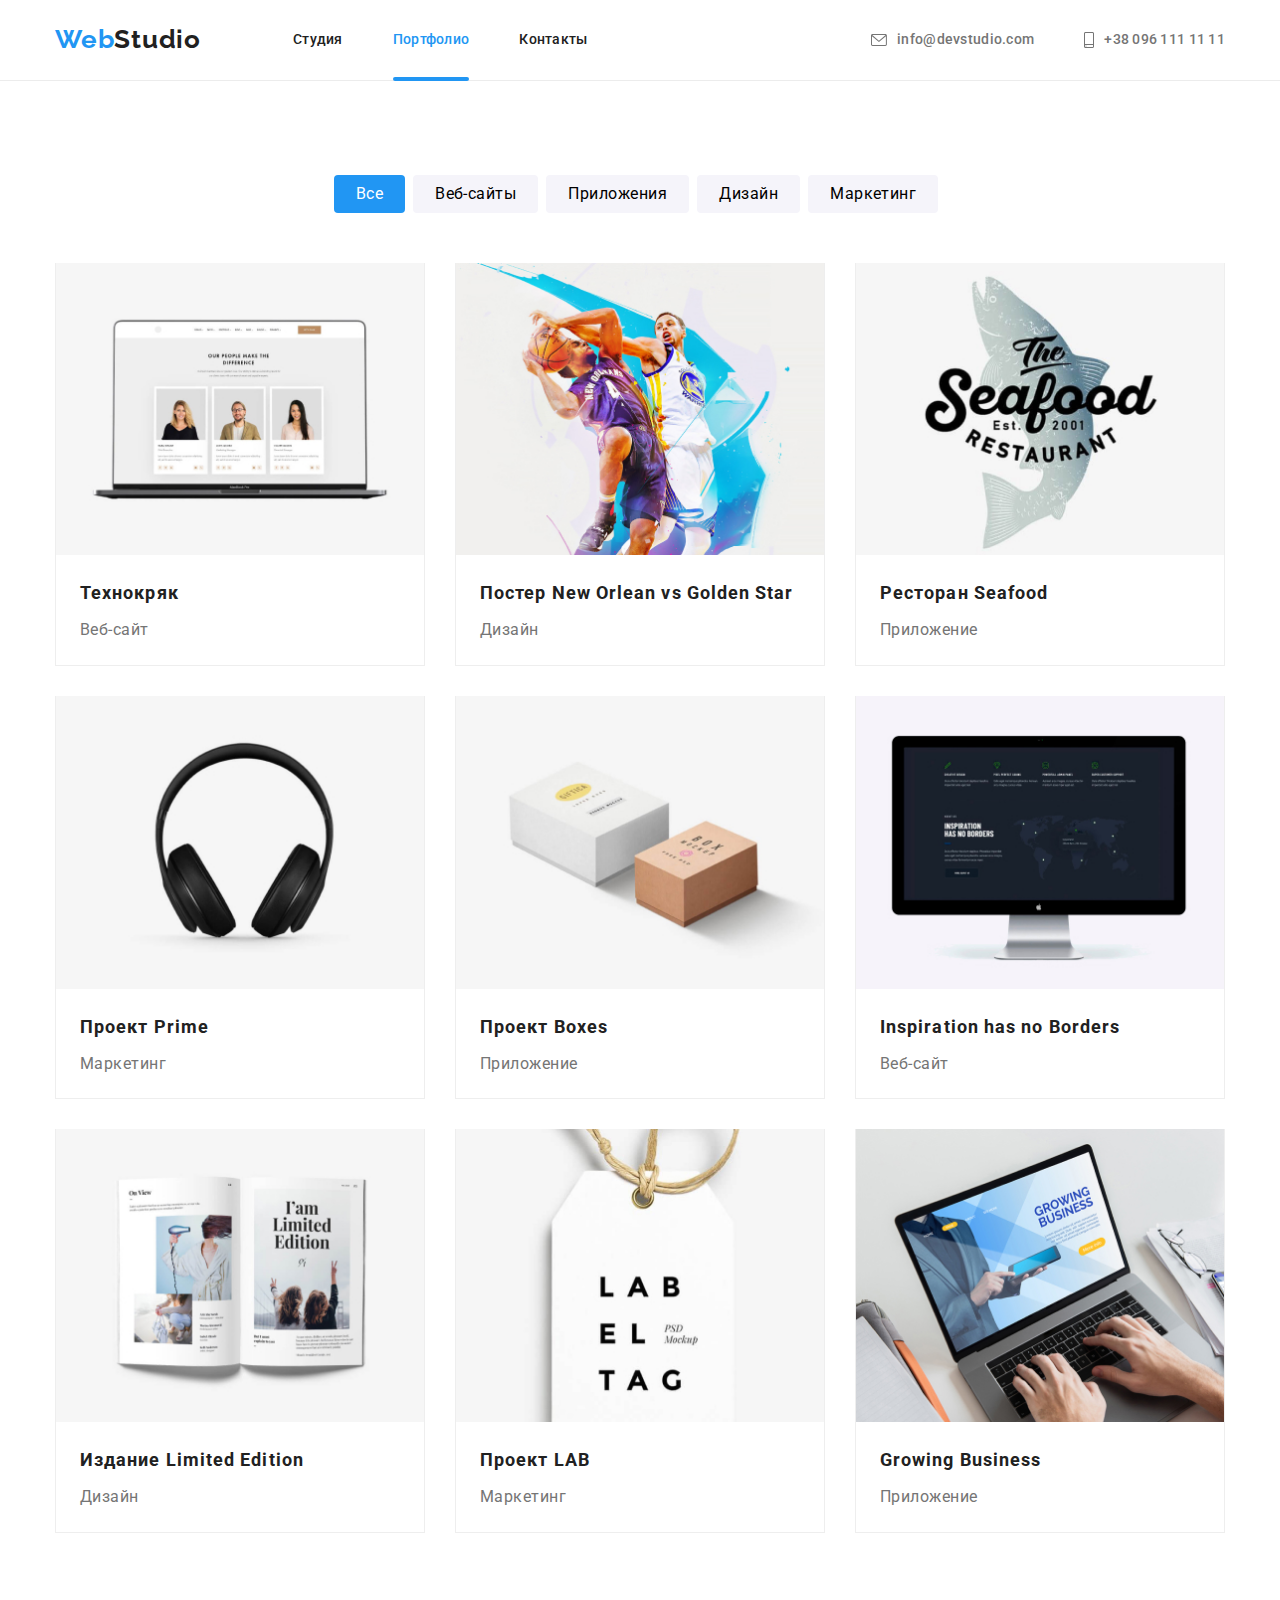
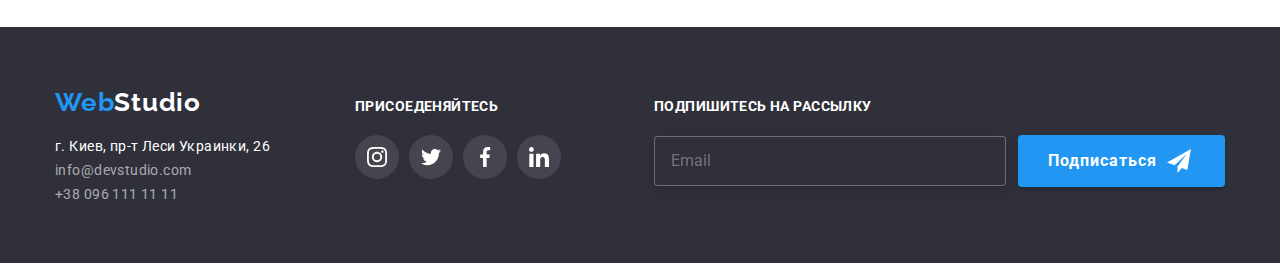
==== commit 5395c70d: "upd" ====
--- a/portfolio.html
+++ b/portfolio.html
@@ -538,6 +538,7 @@
     </div>
   </div>
 </footer>
+<script src="./js/mobile-menu.js"></script>
 </body>
 
 </html>--- a/css/main.min.css
+++ b/css/main.min.css
@@ -1,2 +1,2 @@
-:root{--main-font: "Roboto";--secondary-font: "Raleway";--black-color: #212121;--hover-color: #2196f3;--white-color: #ffffff;--milk-color: #f5f4fa;--grey-color: #757575;--border-color: #ececec;--projects-color: #eeeeee;--footer-color: #2f303a;--order-block-color: #c4c4c4;--order-btn-backgrn-clr: #188ce8;--client-logo-color: #afb1b8;--modal-field-border: rgba(33, 33, 33, 0.2);--footer-contacts-color: rgba(255, 255, 255, 0.6);--footer-icons-color: rgba(255, 255, 255, 0.1);--background-modal-color: rgba(0, 0, 0, 0.2);--box-shadow-color: rgba(0, 0, 0, 0.15);--border-close-modal-button-color: rgba(0, 0, 0, 0.1);--backgrd-what-we-do-soaring: rgba(47, 48, 58, 0.8);--projects-hover-text: rgba(33, 150, 243, 0.9)}/*! modern-normalize v1.1.0 | MIT License | https://github.com/sindresorhus/modern-normalize */*,::before,::after{-webkit-box-sizing:border-box;box-sizing:border-box}html{line-height:1.15;-webkit-text-size-adjust:100%;-moz-tab-size:4;-o-tab-size:4;tab-size:4}body{margin:0;font-family:system-ui,-apple-system,"Segoe UI",Roboto,Helvetica,Arial,sans-serif,"Apple Color Emoji","Segoe UI Emoji"}hr{height:0;color:inherit}abbr[title]{-webkit-text-decoration:underline dotted;text-decoration:underline dotted}b,strong{font-weight:bolder}code,kbd,samp,pre{font-family:ui-monospace, SFMono-Regular, Consolas, 'Liberation Mono', Menlo, monospace;font-size:1em}small{font-size:80%}sub,sup{font-size:75%;line-height:0;position:relative;vertical-align:baseline}sub{bottom:-0.25em}sup{top:-0.5em}table{text-indent:0;border-color:inherit}button,input,optgroup,select,textarea{font-family:inherit;font-size:100%;line-height:1.15;margin:0}button,select{text-transform:none}button,[type='button'],[type='reset'],[type='submit']{-webkit-appearance:button}::-moz-focus-inner{border-style:none;padding:0}:-moz-focusring{outline:1px dotted ButtonText}:-moz-ui-invalid{box-shadow:none}legend{padding:0}progress{vertical-align:baseline}::-webkit-inner-spin-button,::-webkit-outer-spin-button{height:auto}[type='search']{-webkit-appearance:textfield;outline-offset:-2px}::-webkit-search-decoration{-webkit-appearance:none}::-webkit-file-upload-button{-webkit-appearance:button;font:inherit}summary{display:list-item}*,::before,::after{-webkit-box-sizing:border-box;box-sizing:border-box}body{margin:0;padding:0;font-family:var(--main-font),sans-serif}ul{padding:0;margin:0;list-style:none}svg{display:block}h3{margin:0}img{display:block;height:auto;max-width:100%}.container{max-width:480px;margin:0 auto;padding:0 15px}@media (min-width: 768px){.container{max-width:768px}}@media (min-width: 1280px){.container{max-width:1200px}}.flex-container{display:-webkit-box;display:-ms-flexbox;display:flex}.section{padding-top:60px;padding-bottom:60px}@media (min-width: 1280px){.section{padding-top:94px;padding-bottom:94px}}.a-tag,.a-tag-header,.projects__link{color:var(--black-color);text-decoration:none;display:block;-webkit-transition:color 250ms cubic-bezier(0.4, 0, 0.2, 1),fill 250ms cubic-bezier(0.4, 0, 0.2, 1),-webkit-box-shadow 250ms cubic-bezier(0.4, 0, 0.2, 1),-webkit-transform 250ms cubic-bezier(0.4, 0, 0.2, 1);transition:color 250ms cubic-bezier(0.4, 0, 0.2, 1),fill 250ms cubic-bezier(0.4, 0, 0.2, 1),-webkit-box-shadow 250ms cubic-bezier(0.4, 0, 0.2, 1),-webkit-transform 250ms cubic-bezier(0.4, 0, 0.2, 1);transition:color 250ms cubic-bezier(0.4, 0, 0.2, 1),fill 250ms cubic-bezier(0.4, 0, 0.2, 1),box-shadow 250ms cubic-bezier(0.4, 0, 0.2, 1),transform 250ms cubic-bezier(0.4, 0, 0.2, 1);transition:color 250ms cubic-bezier(0.4, 0, 0.2, 1),fill 250ms cubic-bezier(0.4, 0, 0.2, 1),box-shadow 250ms cubic-bezier(0.4, 0, 0.2, 1),transform 250ms cubic-bezier(0.4, 0, 0.2, 1),-webkit-box-shadow 250ms cubic-bezier(0.4, 0, 0.2, 1),-webkit-transform 250ms cubic-bezier(0.4, 0, 0.2, 1)}.a-tag-header:hover .envelope,.a-tag-header:hover .smartphone,.a-tag:hover,.a-tag-header:hover,.a-tag-header:focus .envelope,.a-tag-header:focus .smartphone,.a-tag:focus,.a-tag-header:focus{color:var(--hover-color);fill:var(--hover-color)}.visually-hidden{position:absolute;width:1px;height:1px;margin:-1px;padding:0;overflow:hidden;border:0;clip:rect(0 0 0 0)}.what-we-do-img:last-child,.team-member-block:last-child,.button-li:last-child,.contact,.icon-list:last-child,.our-client:last-child,.footer-icon:last-child{margin-right:0}.current-btn{background-color:var(--hover-color);color:var(--white-color)}.header{min-height:60px;border-bottom:1px solid var(--border-color)}.header-flex-container{display:-webkit-box;display:-ms-flexbox;display:flex;-webkit-box-align:center;-ms-flex-align:center;align-items:center;-webkit-box-pack:justify;-ms-flex-pack:justify;justify-content:space-between;width:100%}.logo{font-family:var(--secondary-font),sans-serif;font-weight:bold;font-size:24px;letter-spacing:0.03em;color:var(--hover-color)}@media (min-width: 768px){.logo{margin-right:88px}}@media (min-width: 1280px){.logo{margin-right:92px;font-size:26px}}.a-tag-header{padding:32px 0;display:block}.logo-black{color:var(--black-color)}.nav-header{display:none}@media (min-width: 768px){.nav-header{display:block}}.studio,.portfolio,.contact{margin-right:50px;font-weight:500;font-size:14px;line-height:1.14;letter-spacing:0.02em;letter-spacing:0.02em;color:var(--black-color);position:relative}.contact{margin-right:0px}.current-page{color:var(--hover-color)}.current-page::after{display:block;width:100%;content:"";border-bottom:4px solid var(--hover-color);border-radius:2px;position:absolute;top:77px;left:0}.contacts{display:none;margin-left:auto}@media (min-width: 768px){.contacts{display:-webkit-box;display:-ms-flexbox;display:flex;-ms-flex-wrap:wrap;flex-wrap:wrap;width:-webkit-min-content;width:-moz-min-content;width:min-content}}@media (min-width: 1280px){.contacts{display:-webkit-box;display:-ms-flexbox;display:flex;-webkit-box-align:center;-ms-flex-align:center;align-items:center;-ms-flex-wrap:nowrap;flex-wrap:nowrap;width:auto}}.a-tag-header{display:-webkit-box;display:-ms-flexbox;display:flex;-webkit-box-align:center;-ms-flex-align:center;align-items:center}.header-tel,.header-email{font-weight:500;font-size:12px;line-height:1.16;letter-spacing:0.02em}@media (min-width: 1280px){.header-tel,.header-email{font-size:14px;line-height:1.14}}.header-email{margin-bottom:10px}@media (min-width: 1280px){.header-email{margin-right:50px;margin-bottom:0}}.header-email-link,.header-tel-link{display:-webkit-box;display:-ms-flexbox;display:flex;-webkit-box-align:center;-ms-flex-align:center;align-items:center;text-decoration:none;color:var(--grey-color)}.envelope,.smartphone,.tel,.email{color:var(--grey-color);fill:var(--grey-color)}.envelope,.smartphone{margin-right:8px;-webkit-transition:fill 250ms cubic-bezier(0.4, 0, 0.2, 1);transition:fill 250ms cubic-bezier(0.4, 0, 0.2, 1)}@media (min-width: 1280px){.envelope,.smartphone{margin-right:10px}}.order-block{margin:0 auto;padding:200px 0;max-width:1600px;text-align:center;background-image:-webkit-gradient(linear, left top, right top, from(rgba(47,48,58,0.4)), to(rgba(47,48,58,0.4))),url(../images/main/main-background-mob.jpg);background-image:linear-gradient(to right, rgba(47,48,58,0.4), rgba(47,48,58,0.4)),url(../images/main/main-background-mob.jpg);background-color:var(--order-block-color);background-position:center;background-repeat:no-repeat;background-size:cover}@media (min-width: 768px){.order-block{background-image:-webkit-gradient(linear, left top, right top, from(rgba(47,48,58,0.4)), to(rgba(47,48,58,0.4))),url(../images/main/main-background-tablet.jpg);background-image:linear-gradient(to right, rgba(47,48,58,0.4), rgba(47,48,58,0.4)),url(../images/main/main-background-tablet.jpg)}}@media (min-width: 1280px){.order-block{background-image:-webkit-gradient(linear, left top, right top, from(rgba(47,48,58,0.4)), to(rgba(47,48,58,0.4))),url(../images/main/main-background.jpg);background-image:linear-gradient(to right, rgba(47,48,58,0.4), rgba(47,48,58,0.4)),url(../images/main/main-background.jpg);max-height:600px}}.h1-tag{margin:0 auto;max-width:360px;font-weight:900;font-size:26px;line-height:1.61;letter-spacing:0.06em;text-transform:uppercase;text-align:center;color:var(--white-color)}@media (min-width: 1280px){.h1-tag{font-size:44px;line-height:1.36;max-width:696px}}.order-button{margin-top:30px;width:200px;height:50px;background-color:var(--hover-color);-webkit-box-shadow:0px 4px 4px var(--box-shadow-color);box-shadow:0px 4px 4px var(--box-shadow-color);border-radius:4px;border:0;cursor:pointer;font-weight:bold;line-height:1.87;letter-spacing:0.06em;color:var(--white-color);-webkit-transition:background-color 250ms cubic-bezier(0.4, 0, 0.2, 1);transition:background-color 250ms cubic-bezier(0.4, 0, 0.2, 1)}.order-button:hover,.order-button:focus{background-color:var(--order-btn-backgrn-clr)}@media (min-width: 768px){.about-us-block{display:-webkit-box;display:-ms-flexbox;display:flex;-ms-flex-wrap:wrap;flex-wrap:wrap}}.about-us-li{font-size:14px;letter-spacing:0.03em;margin-bottom:30px}@media (min-width: 768px) and (max-width: 1279.98px){.about-us-li{margin-right:30px;width:354px}.about-us-li:nth-child(2n+2){margin-right:0}}@media (min-width: 1280px){.about-us-li{width:270px;margin-right:30px}.about-us-li:last-child{margin-right:0}}.about-us-logo-block{display:-webkit-box;display:-ms-flexbox;display:flex;-webkit-box-pack:center;-ms-flex-pack:center;justify-content:center;background-color:var(--milk-color);border-radius:4px;margin-bottom:30px;padding:25px 0}.about-us-caption{margin:0;font-weight:bold;font-size:14px;line-height:1.14;text-transform:uppercase;text-align:center;color:var(--black-color);margin-bottom:10px}@media (min-width: 1280px){.about-us-caption{text-align:left}}.about-us-description{font-size:14px;line-height:1.71;letter-spacing:0.03em;color:var(--grey-color);margin:0}.what-we-do-sect{padding-top:0;display:none}@media (min-width: 1280px){.what-we-do-sect{display:block}}.what-we-do{font-weight:bold;font-size:36px;line-height:1.16;text-align:center;letter-spacing:0.03em;color:var(--black-color);margin-top:0;margin-bottom:50px}.what-we-do-img{margin-right:30px;position:relative}.what-we-do-img>.what-we-do-soaring{font-weight:bold;font-size:14px;line-height:1.14;text-align:center;letter-spacing:0.03em;text-transform:uppercase;color:var(--white-color);background-color:var(--backgrd-what-we-do-soaring);display:block;position:absolute;bottom:0;margin:0;padding:27px 0;width:370px}.our-team{background-color:var(--milk-color)}.our-team-caption{margin-top:0;margin-bottom:30px;text-align:center;font-weight:bold;font-size:28px;line-height:1.17;letter-spacing:0.03em}@media (min-width: 1280px){.our-team-caption{margin-bottom:50px;font-size:36px;line-height:1.16}}@media (min-width: 768px){.our-team-list{display:-webkit-box;display:-ms-flexbox;display:flex;-ms-flex-wrap:wrap;flex-wrap:wrap}}.icon-flex{display:-webkit-box;display:-ms-flexbox;display:flex}.team-member-block{margin:0 auto 30px auto;background-color:var(--white-color);-webkit-box-shadow:0px 1px 3px rgba(0,0,0,0.12),0px 1px 1px rgba(0,0,0,0.14),0px 2px 1px rgba(0,0,0,0.2);box-shadow:0px 1px 3px rgba(0,0,0,0.12),0px 1px 1px rgba(0,0,0,0.14),0px 2px 1px rgba(0,0,0,0.2);border-radius:0px 0px 4px 4px}@media (min-width: 768px) and (max-width: 1279.98px){.team-member-block{width:354px;margin:0 30px 30px 0}.team-member-block:nth-child(2n+2){margin-right:0}}@media (min-width: 1280px){.team-member-block{width:270px;margin-right:30px}}.team-member{padding:30px 0;text-align:center;color:var(--black-color)}.team-member-name{font-weight:500;font-size:16px;line-height:1.18;letter-spacing:0.03em}.team-member-profession{color:var(--grey-color);margin:10px 0 16px 0;font-weight:normal}.icon-flex{-webkit-box-pack:center;-ms-flex-pack:center;justify-content:center}.icon-list{margin-right:10px}.grey-icon-link{display:-webkit-box;display:-ms-flexbox;display:flex;-webkit-box-pack:center;-ms-flex-pack:center;justify-content:center;-webkit-box-align:center;-ms-flex-align:center;align-items:center;width:44px;height:44px;border-radius:50px;fill:var(--client-logo-color);-webkit-transition:background-color 250ms cubic-bezier(0.4, 0, 0.2, 1),fill 250ms cubic-bezier(0.4, 0, 0.2, 1);transition:background-color 250ms cubic-bezier(0.4, 0, 0.2, 1),fill 250ms cubic-bezier(0.4, 0, 0.2, 1)}.grey-icon-link:hover,.grey-icon-link:focus{background-color:var(--hover-color);fill:var(--white-color)}.our-clients-caption{font-weight:bold;font-size:28px;line-height:1.17;text-align:center;letter-spacing:0.03em;margin:0 0 50px 0}@media (min-width: 1280px){.our-clients-caption{font-size:36px;line-height:1.16}}.our-client-list{display:-webkit-box;display:-ms-flexbox;display:flex;-ms-flex-wrap:wrap;flex-wrap:wrap;-webkit-box-pack:justify;-ms-flex-pack:justify;justify-content:space-between}@media screen and (max-width: 450px){.our-client-list{-webkit-box-pack:center;-ms-flex-pack:center;justify-content:center}}@media (min-width: 1280px){.our-client-list{-ms-flex-wrap:nowrap;flex-wrap:nowrap}}.our-client{width:210px;margin-bottom:30px;-webkit-transition:fill 250ms cubic-bezier(0.4, 0, 0.2, 1),border-color 250ms cubic-bezier(0.4, 0, 0.2, 1);transition:fill 250ms cubic-bezier(0.4, 0, 0.2, 1),border-color 250ms cubic-bezier(0.4, 0, 0.2, 1)}.our-client:hover,.our-client:focus{fill:var(--hover-color);border-color:var(--hover-color);cursor:pointer}@media (min-width: 768px) and (max-width: 1279.98px){.our-client{width:226px}.our-client:nth-child(3n+3){margin-right:0}}@media (min-width: 1280px){.our-client{width:170px}}.our-client .our-client-link{padding:16px 0;width:100%;height:100%;display:-webkit-box;display:-ms-flexbox;display:flex;-ms-flex-line-pack:center;align-content:center;-webkit-box-pack:center;-ms-flex-pack:center;justify-content:center;-webkit-box-align:center;-ms-flex-align:center;align-items:center;fill:var(--client-logo-color);border:1px solid var(--client-logo-color);border-radius:4px;-webkit-transition:fill 250ms cubic-bezier(0.4, 0, 0.2, 1),border-color 250ms cubic-bezier(0.4, 0, 0.2, 1);transition:fill 250ms cubic-bezier(0.4, 0, 0.2, 1),border-color 250ms cubic-bezier(0.4, 0, 0.2, 1)}.our-client .our-client-link:hover,.our-client .our-client-link:focus{fill:var(--hover-color);border-color:var(--hover-color);cursor:pointer}.mob-header-menu{position:relative}@media (min-width: 768px){.mob-header-menu{display:none}}.header-menu{visibility:hidden;background-color:white;position:fixed;width:100%;height:101%;top:50%;left:0%;-webkit-transform:translateY(-50%);transform:translateY(-50%);padding:48px 0 48px 40px;display:-webkit-box;display:-ms-flexbox;display:flex;-webkit-box-orient:vertical;-webkit-box-direction:normal;-ms-flex-direction:column;flex-direction:column;-webkit-box-pack:justify;-ms-flex-pack:justify;justify-content:space-between;opacity:0;-webkit-transition:opacity 200ms cubic-bezier(0.4, 0, 0.2, 1);transition:opacity 200ms cubic-bezier(0.4, 0, 0.2, 1)}@media (min-width: 768px){.header-menu{display:none}}.is-open{visibility:visible;opacity:1;-webkit-transition:opacity 200ms cubic-bezier(0.4, 0, 0.2, 1);transition:opacity 200ms cubic-bezier(0.4, 0, 0.2, 1)}.menu-button{background:var(--white-color);border:0;cursor:pointer;-webkit-transition:fill 250ms cubic-bezier(0.4, 0, 0.2, 1);transition:fill 250ms cubic-bezier(0.4, 0, 0.2, 1);z-index:333;padding:0;margin-right:15px;height:40px;width:40px}@media (min-width: 768px){.menu-button{display:none}}.menu-button:hover{fill:var(--hover-color)}.menu-button .close-menu-btn{display:none}.menu-button.is-open .close-menu-btn{display:block}.menu-button.is-open .open-menu-btn{display:none}.menu-pages-list{margin-bottom:auto}.menu-page{font-weight:500;font-size:40px;line-height:1.17;letter-spacing:0.02em;margin-bottom:32px}.menu-page:last-child{margin-bottom:0}.current-page-menu{color:var(--hover-color)}.menu-phone{font-weight:500;font-size:34px;line-height:40px;letter-spacing:0.02em;color:var(--hover-color);margin-bottom:32px}.menu-phone .a-tag{color:currentColor}.menu-email{font-weight:500;font-size:24px;line-height:28px;letter-spacing:0.02em;margin-bottom:64px;color:var(--grey-color)}.menu-email .a-tag{color:currentColor}.menu-soc-links-list{display:-webkit-box;display:-ms-flexbox;display:flex}.soc-link-item{margin-right:20px}.soc-link{position:relative;color:var(--hover-color);font-weight:500;font-size:18px;line-height:1.22;letter-spacing:0.02em}.soc-link--decor:after{display:block;content:"";position:absolute;top:0px;right:-10px;height:100%;width:1px;background-color:var(--modal-field-border)}.is-hidden{visibility:hidden;opacity:0;pointer-events:none;-webkit-transition:opacity 300ms ease-in-out;transition:opacity 300ms ease-in-out}.backdrop{background-color:var(--background-modal-color);top:0;width:100%;height:100%;left:0;position:fixed;z-index:999;-webkit-transition:opacity 200ms cubic-bezier(0.4, 0, 0.2, 1);transition:opacity 200ms cubic-bezier(0.4, 0, 0.2, 1)}.modal{display:-webkit-box;display:-ms-flexbox;display:flex;-webkit-box-orient:vertical;-webkit-box-direction:normal;-ms-flex-direction:column;flex-direction:column;background-color:var(--white-color);position:absolute;-webkit-transform:translate(-50%, -50%);transform:translate(-50%, -50%);top:50%;left:50%;-webkit-box-shadow:0px 1px 3px rgba(0,0,0,0.12),0px 1px 1px rgba(0,0,0,0.14),0px 2px 1px rgba(0,0,0,0.2);box-shadow:0px 1px 3px rgba(0,0,0,0.12),0px 1px 1px rgba(0,0,0,0.14),0px 2px 1px rgba(0,0,0,0.2);border-radius:4px;width:100%;height:100%;max-width:450px;max-height:610px}@media (min-width: 1280px){.modal{max-width:528px;max-height:581px}}.modal-text{margin-top:200px}.close-modal-button{position:absolute;display:-webkit-box;display:-ms-flexbox;display:flex;-webkit-box-pack:center;-ms-flex-pack:center;justify-content:center;-webkit-box-align:center;-ms-flex-align:center;align-items:center;top:8px;right:8px;width:30px;height:30px;border-radius:50%;background:var(--white-color);border:1px solid var(--border-close-modal-button-color);cursor:pointer;-webkit-transition:fill 250ms cubic-bezier(0.4, 0, 0.2, 1);transition:fill 250ms cubic-bezier(0.4, 0, 0.2, 1)}.close-modal-button:hover,.close-modal-button:focus{fill:var(--hover-color)}.modal-caption{font-weight:bold;font-size:20px;line-height:1.15;letter-spacing:0.03em;margin:0 0 12px 0}.modal-form{padding:40px;display:-webkit-box;display:-ms-flexbox;display:flex;-webkit-box-orient:vertical;-webkit-box-direction:normal;-ms-flex-direction:column;flex-direction:column}.modal-label{margin:0 auto 4px 0;font-size:12px;line-height:1.16;letter-spacing:0.01em;color:var(--grey-color)}.modal-field-block{position:relative;margin-bottom:10px}.modal-field,.user-text-modal{width:100%;border:1px solid var(--modal-field-border);border-radius:4px;font-size:14px;line-height:1.14;letter-spacing:0.01em;padding:12px 0 12px 42px;-webkit-transition:border-color 250ms cubic-bezier(0.4, 0, 0.2, 1);transition:border-color 250ms cubic-bezier(0.4, 0, 0.2, 1)}.modal-field:hover,.modal-field:focus,.user-text-modal:hover,.user-text-modal:focus{border-color:var(--hover-color);outline-color:var(--hover-color)}.modal-field:hover+.modal-svg,.modal-field:focus+.modal-svg{fill:var(--hover-color)}.modal-svg{position:absolute;top:14px;left:14px;-webkit-transition:fill 250ms cubic-bezier(0.4, 0, 0.2, 1);transition:fill 250ms cubic-bezier(0.4, 0, 0.2, 1)}.modal-field:last-child{margin-bottom:20px}.user-text-modal{height:120px;padding:12px 16px}.modal-text-field{margin-bottom:20px;resize:none}.modal-checkbox-block{display:-webkit-box;display:-ms-flexbox;display:flex;-webkit-box-pack:center;-ms-flex-pack:center;justify-content:center;-webkit-box-align:center;-ms-flex-align:center;align-items:center;margin-bottom:30px}.modal-checkbox-label{display:-webkit-box;display:-ms-flexbox;display:flex;-webkit-box-align:center;-ms-flex-align:center;align-items:center;cursor:pointer}.checkbox-square{width:16px;height:16px;border:2px solid var(--black-color);border-radius:3px;cursor:pointer;margin-right:7px;display:block}.modal-checkbox:checked+.checkbox-square{background-color:var(--hover-color);border-color:var(--hover-color);-webkit-transition:border-color 250ms cubic-bezier(0.4, 0, 0.2, 1),background-color 250ms cubic-bezier(0.4, 0, 0.2, 1);transition:border-color 250ms cubic-bezier(0.4, 0, 0.2, 1),background-color 250ms cubic-bezier(0.4, 0, 0.2, 1)}.p-tag-modal{font-size:12px;line-height:1.71;letter-spacing:0.03em;color:var(--grey-color);margin:0}@media (min-width: 1280px){.p-tag-modal{font-size:14px}}.a-tag-modal{color:var(--order-btn-backgrn-clr)}.modal-submit-btn{width:200px;height:50px;background-color:var(--hover-color);-webkit-box-shadow:0px 4px 4px var(--box-shadow-color);box-shadow:0px 4px 4px var(--box-shadow-color);border-radius:4px;border:0;font-weight:bold;font-size:16px;line-height:1.87;letter-spacing:0.06em;cursor:pointer;color:var(--white-color);margin-left:auto;margin-right:auto;-webkit-transition:background-color 250ms cubic-bezier(0.4, 0, 0.2, 1);transition:background-color 250ms cubic-bezier(0.4, 0, 0.2, 1)}.modal-submit-btn:hover,.modal-submit-btn:focus{background-color:var(--order-btn-backgrn-clr)}.button-block__list{display:-webkit-box;display:-ms-flexbox;display:flex;-ms-flex-wrap:wrap;flex-wrap:wrap;margin-bottom:40px}@media (min-width: 768px){.button-block__list{margin-bottom:30px}}@media (min-width: 1280px){.button-block__list{margin-bottom:50px}}.list-item{margin-right:8px}@media (max-width: 767.98px){.list-item:nth-child(-n+3){margin-bottom:15px}}.list-item__button{padding:6px 22px;border-width:0px;background-color:var(--milk-color);border-radius:4px;letter-spacing:0.03em;font-size:16px;line-height:1.62;-webkit-transition:color 250ms cubic-bezier(0.4, 0, 0.2, 1),background-color 250ms cubic-bezier(0.4, 0, 0.2, 1),-webkit-box-shadow 250ms cubic-bezier(0.4, 0, 0.2, 1);transition:color 250ms cubic-bezier(0.4, 0, 0.2, 1),background-color 250ms cubic-bezier(0.4, 0, 0.2, 1),-webkit-box-shadow 250ms cubic-bezier(0.4, 0, 0.2, 1);transition:color 250ms cubic-bezier(0.4, 0, 0.2, 1),box-shadow 250ms cubic-bezier(0.4, 0, 0.2, 1),background-color 250ms cubic-bezier(0.4, 0, 0.2, 1);transition:color 250ms cubic-bezier(0.4, 0, 0.2, 1),box-shadow 250ms cubic-bezier(0.4, 0, 0.2, 1),background-color 250ms cubic-bezier(0.4, 0, 0.2, 1),-webkit-box-shadow 250ms cubic-bezier(0.4, 0, 0.2, 1)}.list-item__button:hover,.list-item__button:focus{cursor:pointer;background-color:var(--hover-color);color:var(--white-color);-webkit-box-shadow:0px 3px 1px rgba(0,0,0,0.1),0px 1px 2px rgba(0,0,0,0.08),0px 2px 2px rgba(0,0,0,0.12);box-shadow:0px 3px 1px rgba(0,0,0,0.1),0px 1px 2px rgba(0,0,0,0.08),0px 2px 2px rgba(0,0,0,0.12)}.current-btn{background-color:var(--hover-color);color:var(--white-color)}.flex-container-wrap{-ms-flex-wrap:wrap;flex-wrap:wrap}.projects__proj-list{width:450px;background:var(--white-color);margin-bottom:30px;border:1px solid var(--projects-color);border-top:0;-webkit-transition:-webkit-box-shadow 250ms cubic-bezier(0.4, 0, 0.2, 1);transition:-webkit-box-shadow 250ms cubic-bezier(0.4, 0, 0.2, 1);transition:box-shadow 250ms cubic-bezier(0.4, 0, 0.2, 1);transition:box-shadow 250ms cubic-bezier(0.4, 0, 0.2, 1), -webkit-box-shadow 250ms cubic-bezier(0.4, 0, 0.2, 1)}.projects__proj-list:hover,.projects__proj-list:focus{-webkit-box-shadow:0px 1px 1px rgba(0,0,0,0.12),0px 4px 4px rgba(0,0,0,0.06),1px 4px 6px rgba(0,0,0,0.16);box-shadow:0px 1px 1px rgba(0,0,0,0.12),0px 4px 4px rgba(0,0,0,0.06),1px 4px 6px rgba(0,0,0,0.16)}@media (min-width: 768px) and (max-width: 1279.98px){.projects__proj-list{width:354px;margin-right:30px}.projects__proj-list:nth-child(2n+2){margin-right:0}}@media (min-width: 1280px){.projects__proj-list{margin-right:30px;width:370px}.projects__proj-list:nth-child(3n+3){margin-right:0}.projects__proj-list:nth-last-child(-n+3){margin-bottom:0}}.proj-list__proj-link{text-decoration:none}.projects__text-block{padding:20px 24px;border-top:0}.projects__name{margin-bottom:4px;font-weight:bold;font-size:18px;line-height:2;letter-spacing:0.06em;color:var(--black-color)}.projects__description{margin:0;font-size:16px;line-height:1.87;letter-spacing:0.03em;color:var(--grey-color)}.projects__description:first-child{margin-bottom:56px}.proj-link__proj-hover-block{position:relative;overflow:hidden}.proj-hover-block__proj-hover-text{background-color:var(--projects-hover-text);color:var(--white-color);font-size:18px;line-height:1.55;letter-spacing:0.03em;padding:63px 24px;margin:0;width:370px;height:294px;position:absolute;top:0;left:50%;-webkit-transform:translate(-50%, 101%);transform:translate(-50%, 101%);-webkit-transition:-webkit-transform 250ms cubic-bezier(0.4, 0, 0.2, 1);transition:-webkit-transform 250ms cubic-bezier(0.4, 0, 0.2, 1);transition:transform 250ms cubic-bezier(0.4, 0, 0.2, 1);transition:transform 250ms cubic-bezier(0.4, 0, 0.2, 1), -webkit-transform 250ms cubic-bezier(0.4, 0, 0.2, 1)}.proj-list__proj-link:hover .proj-hover-block__proj-hover-text{-webkit-transform:translate(-50%, 0);transform:translate(-50%, 0)}.footer{background-color:var(--footer-color);padding:60px 0}.footer-flex{display:-webkit-box;display:-ms-flexbox;display:flex;-webkit-box-orient:vertical;-webkit-box-direction:normal;-ms-flex-direction:column;flex-direction:column;-webkit-box-align:center;-ms-flex-align:center;align-items:center}@media (min-width: 768px){.footer-flex{-webkit-box-align:baseline;-ms-flex-align:baseline;align-items:baseline;-webkit-box-orient:horizontal;-webkit-box-direction:normal;-ms-flex-direction:row;flex-direction:row;-ms-flex-wrap:wrap;flex-wrap:wrap}}@media (min-width: 1280px){.footer-flex{-webkit-box-align:baseline;-ms-flex-align:baseline;align-items:baseline;-ms-flex-wrap:nowrap;flex-wrap:nowrap}}@media (min-width: 768px){.footer-flex-wrap{margin-left:76px}}@media (min-width: 1280px){.footer-flex-wrap{display:-webkit-box;display:-ms-flexbox;display:flex;-webkit-box-orient:vertical;-webkit-box-direction:normal;-ms-flex-direction:column;flex-direction:column;margin-left:0}}.footer-logo{font-family:"Raleway", sans-serif;font-weight:bold;text-align:center;font-size:24px;line-height:1.16;margin-bottom:20px;letter-spacing:0.03em;color:var(--hover-color)}@media (min-width: 1280px){.footer-logo{font-size:26px;line-height:1.19;text-align:left}}.logo-white{color:var(--white-color)}.address{font-style:normal;font-weight:normal;text-align:center;font-size:14px;line-height:1.17;letter-spacing:0.03em;color:var(--white-color);display:-webkit-box;display:-ms-flexbox;display:flex;-webkit-box-orient:vertical;-webkit-box-direction:normal;-ms-flex-direction:column;flex-direction:column;margin-bottom:60px}@media (min-width: 1280px){.address{width:230px;margin:0;text-align:left}}.map{color:var(--white-color);margin-bottom:8px}.footer-email,.footer-tel{font-size:14px;line-height:1.17;letter-spacing:0.03em;color:var(--footer-contacts-color)}.footer-email{margin-bottom:8px}.footer-links{margin-bottom:60px}@media (min-width: 768px){.footer-links{margin-left:165px}}@media (min-width: 1280px){.footer-links{margin-left:70px;margin-bottom:0}}.footer-links-list{display:-webkit-box;display:-ms-flexbox;display:flex}.invite-footer{font-weight:bold;font-size:14px;line-height:1.14;letter-spacing:0.03em;text-transform:uppercase;color:var(--white-color);text-align:center;margin:0;margin-bottom:20px}@media (min-width: 1280px){.invite-footer{text-align:left}}.footer-icon{margin-right:10px}.white-icon-link{display:-webkit-box;display:-ms-flexbox;display:flex;-webkit-box-pack:center;-ms-flex-pack:center;justify-content:center;-webkit-box-align:center;-ms-flex-align:center;align-items:center;background-color:var(--footer-icons-color);width:44px;height:44px;border-radius:50px;fill:var(--white-color);-webkit-transition:background-color 250ms cubic-bezier(0.4, 0, 0.2, 1);transition:background-color 250ms cubic-bezier(0.4, 0, 0.2, 1)}.white-icon-link:hover,.white-icon-link:focus{background-color:var(--hover-color);cursor:pointer}.footer-spam-block{width:100%}@media (min-width: 1280px){.footer-spam-block{margin-left:93px}}.footer-spam-invite{font-weight:bold;font-size:14px;line-height:1.14;letter-spacing:0.03em;text-transform:uppercase;color:white;text-align:center;margin:0;margin-bottom:20px}@media (min-width: 1280px){.footer-spam-invite{text-align:left}}.spam-form-footer{display:-webkit-box;display:-ms-flexbox;display:flex;-webkit-box-orient:vertical;-webkit-box-direction:normal;-ms-flex-direction:column;flex-direction:column;-webkit-box-align:center;-ms-flex-align:center;align-items:center;-webkit-box-pack:center;-ms-flex-pack:center;justify-content:center}@media (min-width: 1280px){.spam-form-footer{-webkit-box-orient:horizontal;-webkit-box-direction:normal;-ms-flex-direction:row;flex-direction:row}}.spam-field{width:100%;max-width:358px;height:50px;background-color:var(--footer-color);border:1px solid rgba(255,255,255,0.3);-webkit-filter:drop-shadow(0px 4px 4px var(--box-shadow-color));filter:drop-shadow(0px 4px 4px var(--box-shadow-color));border-radius:4px;padding:15px 16px;color:var(--white-color);margin-bottom:20px}@media (min-width: 1280px){.spam-field{margin-bottom:0}}.submit-button-footer{display:-webkit-box;display:-ms-flexbox;display:flex;-webkit-box-align:center;-ms-flex-align:center;align-items:center;background-color:var(--hover-color);color:var(--white-color);fill:var(--white-color);-webkit-box-shadow:0px 4px 4px var(--box-shadow-color);box-shadow:0px 4px 4px var(--box-shadow-color);border:0px;border-radius:4px;padding-left:30px;cursor:pointer;-webkit-transition:background-color 250ms cubic-bezier(0.4, 0, 0.2, 1);transition:background-color 250ms cubic-bezier(0.4, 0, 0.2, 1);font-weight:bold;font-size:16px;line-height:1.87;letter-spacing:0.06em}.submit-button-footer:hover,.submit-button-footer:focus{background-color:var(--order-btn-backgrn-clr)}@media (min-width: 1280px){.submit-button-footer{margin-left:12px}}.icon-send{margin:13px 28px 13px 10px}
+:root{--main-font: "Roboto";--secondary-font: "Raleway";--black-color: #212121;--hover-color: #2196f3;--white-color: #ffffff;--milk-color: #f5f4fa;--grey-color: #757575;--border-color: #ececec;--projects-color: #eeeeee;--footer-color: #2f303a;--order-block-color: #c4c4c4;--order-btn-backgrn-clr: #188ce8;--client-logo-color: #afb1b8;--modal-field-border: rgba(33, 33, 33, 0.2);--footer-contacts-color: rgba(255, 255, 255, 0.6);--footer-icons-color: rgba(255, 255, 255, 0.1);--background-modal-color: rgba(0, 0, 0, 0.2);--box-shadow-color: rgba(0, 0, 0, 0.15);--border-close-modal-button-color: rgba(0, 0, 0, 0.1);--backgrd-what-we-do-soaring: rgba(47, 48, 58, 0.8);--projects-hover-text: rgba(33, 150, 243, 0.9)}/*! modern-normalize v1.1.0 | MIT License | https://github.com/sindresorhus/modern-normalize */*,::before,::after{-webkit-box-sizing:border-box;box-sizing:border-box}html{line-height:1.15;-webkit-text-size-adjust:100%;-moz-tab-size:4;-o-tab-size:4;tab-size:4}body{margin:0;font-family:system-ui,-apple-system,"Segoe UI",Roboto,Helvetica,Arial,sans-serif,"Apple Color Emoji","Segoe UI Emoji"}hr{height:0;color:inherit}abbr[title]{-webkit-text-decoration:underline dotted;text-decoration:underline dotted}b,strong{font-weight:bolder}code,kbd,samp,pre{font-family:ui-monospace, SFMono-Regular, Consolas, 'Liberation Mono', Menlo, monospace;font-size:1em}small{font-size:80%}sub,sup{font-size:75%;line-height:0;position:relative;vertical-align:baseline}sub{bottom:-0.25em}sup{top:-0.5em}table{text-indent:0;border-color:inherit}button,input,optgroup,select,textarea{font-family:inherit;font-size:100%;line-height:1.15;margin:0}button,select{text-transform:none}button,[type='button'],[type='reset'],[type='submit']{-webkit-appearance:button}::-moz-focus-inner{border-style:none;padding:0}:-moz-focusring{outline:1px dotted ButtonText}:-moz-ui-invalid{box-shadow:none}legend{padding:0}progress{vertical-align:baseline}::-webkit-inner-spin-button,::-webkit-outer-spin-button{height:auto}[type='search']{-webkit-appearance:textfield;outline-offset:-2px}::-webkit-search-decoration{-webkit-appearance:none}::-webkit-file-upload-button{-webkit-appearance:button;font:inherit}summary{display:list-item}*,::before,::after{-webkit-box-sizing:border-box;box-sizing:border-box}body{margin:0;padding:0;font-family:var(--main-font),sans-serif}ul{padding:0;margin:0;list-style:none}svg{display:block}h3{margin:0}img{display:block;height:auto;max-width:100%}.container{max-width:480px;margin:0 auto;padding:0 15px}@media (min-width: 768px){.container{max-width:768px}}@media (min-width: 1280px){.container{max-width:1200px}}.flex-container{display:-webkit-box;display:-ms-flexbox;display:flex}.section{padding-top:60px;padding-bottom:60px}@media (min-width: 1280px){.section{padding-top:94px;padding-bottom:94px}}.a-tag,.a-tag-header,.projects__link{color:var(--black-color);text-decoration:none;display:block;-webkit-transition:color 250ms cubic-bezier(0.4, 0, 0.2, 1),fill 250ms cubic-bezier(0.4, 0, 0.2, 1),-webkit-box-shadow 250ms cubic-bezier(0.4, 0, 0.2, 1),-webkit-transform 250ms cubic-bezier(0.4, 0, 0.2, 1);transition:color 250ms cubic-bezier(0.4, 0, 0.2, 1),fill 250ms cubic-bezier(0.4, 0, 0.2, 1),-webkit-box-shadow 250ms cubic-bezier(0.4, 0, 0.2, 1),-webkit-transform 250ms cubic-bezier(0.4, 0, 0.2, 1);transition:color 250ms cubic-bezier(0.4, 0, 0.2, 1),fill 250ms cubic-bezier(0.4, 0, 0.2, 1),box-shadow 250ms cubic-bezier(0.4, 0, 0.2, 1),transform 250ms cubic-bezier(0.4, 0, 0.2, 1);transition:color 250ms cubic-bezier(0.4, 0, 0.2, 1),fill 250ms cubic-bezier(0.4, 0, 0.2, 1),box-shadow 250ms cubic-bezier(0.4, 0, 0.2, 1),transform 250ms cubic-bezier(0.4, 0, 0.2, 1),-webkit-box-shadow 250ms cubic-bezier(0.4, 0, 0.2, 1),-webkit-transform 250ms cubic-bezier(0.4, 0, 0.2, 1)}.a-tag-header:hover .envelope,.a-tag-header:hover .smartphone,.a-tag:hover,.a-tag-header:hover,.a-tag-header:focus .envelope,.a-tag-header:focus .smartphone,.a-tag:focus,.a-tag-header:focus{color:var(--hover-color);fill:var(--hover-color)}.visually-hidden{position:absolute;width:1px;height:1px;margin:-1px;padding:0;overflow:hidden;border:0;clip:rect(0 0 0 0)}.what-we-do-img:last-child,.team-member-block:last-child,.button-li:last-child,.contact,.icon-list:last-child,.our-client:last-child,.footer-icon:last-child{margin-right:0}.current-btn{background-color:var(--hover-color);color:var(--white-color)}.header{min-height:60px;border-bottom:1px solid var(--border-color)}.header-flex-container{display:-webkit-box;display:-ms-flexbox;display:flex;-webkit-box-align:center;-ms-flex-align:center;align-items:center;-webkit-box-pack:justify;-ms-flex-pack:justify;justify-content:space-between;width:100%}.logo{font-family:var(--secondary-font),sans-serif;font-weight:bold;font-size:24px;letter-spacing:0.03em;color:var(--hover-color)}@media (min-width: 768px){.logo{margin-right:88px}}@media (min-width: 1280px){.logo{margin-right:92px;font-size:26px}}.a-tag-header{padding:32px 0;display:block}.logo-black{color:var(--black-color)}.nav-header{display:none}@media (min-width: 768px){.nav-header{display:block}}.studio,.portfolio,.contact{margin-right:50px;font-weight:500;font-size:14px;line-height:1.14;letter-spacing:0.02em;letter-spacing:0.02em;color:var(--black-color);position:relative}.contact{margin-right:0px}.current-page{color:var(--hover-color)}.current-page::after{display:block;width:100%;content:"";border-bottom:4px solid var(--hover-color);border-radius:2px;position:absolute;top:77px;left:0}.contacts{display:none;margin-left:auto}@media (min-width: 768px){.contacts{display:-webkit-box;display:-ms-flexbox;display:flex;-ms-flex-wrap:wrap;flex-wrap:wrap;width:-webkit-min-content;width:-moz-min-content;width:min-content}}@media (min-width: 1280px){.contacts{display:-webkit-box;display:-ms-flexbox;display:flex;-webkit-box-align:center;-ms-flex-align:center;align-items:center;-ms-flex-wrap:nowrap;flex-wrap:nowrap;width:auto}}.a-tag-header{display:-webkit-box;display:-ms-flexbox;display:flex;-webkit-box-align:center;-ms-flex-align:center;align-items:center}.header-tel,.header-email{font-weight:500;font-size:12px;line-height:1.16;letter-spacing:0.02em}@media (min-width: 1280px){.header-tel,.header-email{font-size:14px;line-height:1.14}}.header-email{margin-bottom:10px}@media (min-width: 1280px){.header-email{margin-right:50px;margin-bottom:0}}.header-email-link,.header-tel-link{display:-webkit-box;display:-ms-flexbox;display:flex;-webkit-box-align:center;-ms-flex-align:center;align-items:center;text-decoration:none;color:var(--grey-color)}.envelope,.smartphone,.tel,.email{color:var(--grey-color);fill:var(--grey-color)}.envelope,.smartphone{margin-right:8px;-webkit-transition:fill 250ms cubic-bezier(0.4, 0, 0.2, 1);transition:fill 250ms cubic-bezier(0.4, 0, 0.2, 1)}@media (min-width: 1280px){.envelope,.smartphone{margin-right:10px}}.order-block{margin:0 auto;padding:200px 0;max-width:1600px;text-align:center;background-image:-webkit-gradient(linear, left top, right top, from(rgba(47,48,58,0.4)), to(rgba(47,48,58,0.4))),url(../images/main/main-background-mob.jpg);background-image:linear-gradient(to right, rgba(47,48,58,0.4), rgba(47,48,58,0.4)),url(../images/main/main-background-mob.jpg);background-color:var(--order-block-color);background-position:center;background-repeat:no-repeat;background-size:cover}@media (min-width: 768px){.order-block{background-image:-webkit-gradient(linear, left top, right top, from(rgba(47,48,58,0.4)), to(rgba(47,48,58,0.4))),url(../images/main/main-background-tablet.jpg);background-image:linear-gradient(to right, rgba(47,48,58,0.4), rgba(47,48,58,0.4)),url(../images/main/main-background-tablet.jpg)}}@media (min-width: 1280px){.order-block{background-image:-webkit-gradient(linear, left top, right top, from(rgba(47,48,58,0.4)), to(rgba(47,48,58,0.4))),url(../images/main/main-background.jpg);background-image:linear-gradient(to right, rgba(47,48,58,0.4), rgba(47,48,58,0.4)),url(../images/main/main-background.jpg);max-height:600px}}.h1-tag{margin:0 auto;max-width:360px;font-weight:900;font-size:26px;line-height:1.61;letter-spacing:0.06em;text-transform:uppercase;text-align:center;color:var(--white-color)}@media (min-width: 1280px){.h1-tag{font-size:44px;line-height:1.36;max-width:696px}}.order-button{margin-top:30px;width:200px;height:50px;background-color:var(--hover-color);-webkit-box-shadow:0px 4px 4px var(--box-shadow-color);box-shadow:0px 4px 4px var(--box-shadow-color);border-radius:4px;border:0;cursor:pointer;font-weight:bold;line-height:1.87;letter-spacing:0.06em;color:var(--white-color);-webkit-transition:background-color 250ms cubic-bezier(0.4, 0, 0.2, 1);transition:background-color 250ms cubic-bezier(0.4, 0, 0.2, 1)}.order-button:hover,.order-button:focus{background-color:var(--order-btn-backgrn-clr)}@media (min-width: 768px){.about-us-block{display:-webkit-box;display:-ms-flexbox;display:flex;-ms-flex-wrap:wrap;flex-wrap:wrap}}.about-us-li{font-size:14px;letter-spacing:0.03em;margin-bottom:30px}@media (min-width: 768px) and (max-width: 1279.98px){.about-us-li{margin-right:30px;width:354px}.about-us-li:nth-child(2n+2){margin-right:0}}@media (min-width: 1280px){.about-us-li{width:270px;margin-right:30px}.about-us-li:last-child{margin-right:0}}.about-us-logo-block{display:-webkit-box;display:-ms-flexbox;display:flex;-webkit-box-pack:center;-ms-flex-pack:center;justify-content:center;background-color:var(--milk-color);border-radius:4px;margin-bottom:30px;padding:25px 0}.about-us-caption{margin:0;font-weight:bold;font-size:14px;line-height:1.14;text-transform:uppercase;text-align:center;color:var(--black-color);margin-bottom:10px}@media (min-width: 1280px){.about-us-caption{text-align:left}}.about-us-description{font-size:14px;line-height:1.71;letter-spacing:0.03em;color:var(--grey-color);margin:0}.what-we-do-sect{padding-top:0;display:none}@media (min-width: 1280px){.what-we-do-sect{display:block}}.what-we-do{font-weight:bold;font-size:36px;line-height:1.16;text-align:center;letter-spacing:0.03em;color:var(--black-color);margin-top:0;margin-bottom:50px}.what-we-do-img{margin-right:30px;position:relative}.what-we-do-img>.what-we-do-soaring{font-weight:bold;font-size:14px;line-height:1.14;text-align:center;letter-spacing:0.03em;text-transform:uppercase;color:var(--white-color);background-color:var(--backgrd-what-we-do-soaring);display:block;position:absolute;bottom:0;margin:0;padding:27px 0;width:370px}.our-team{background-color:var(--milk-color)}.our-team-caption{margin-top:0;margin-bottom:30px;text-align:center;font-weight:bold;font-size:28px;line-height:1.17;letter-spacing:0.03em}@media (min-width: 1280px){.our-team-caption{margin-bottom:50px;font-size:36px;line-height:1.16}}@media (min-width: 768px){.our-team-list{display:-webkit-box;display:-ms-flexbox;display:flex;-ms-flex-wrap:wrap;flex-wrap:wrap}}.icon-flex{display:-webkit-box;display:-ms-flexbox;display:flex}.team-member-block{margin:0 auto 30px auto;background-color:var(--white-color);-webkit-box-shadow:0px 1px 3px rgba(0,0,0,0.12),0px 1px 1px rgba(0,0,0,0.14),0px 2px 1px rgba(0,0,0,0.2);box-shadow:0px 1px 3px rgba(0,0,0,0.12),0px 1px 1px rgba(0,0,0,0.14),0px 2px 1px rgba(0,0,0,0.2);border-radius:0px 0px 4px 4px}@media (min-width: 768px) and (max-width: 1279.98px){.team-member-block{width:354px;margin:0 30px 30px 0}.team-member-block:nth-child(2n+2){margin-right:0}}@media (min-width: 1280px){.team-member-block{width:270px;margin-right:30px}}.team-member{padding:30px 0;text-align:center;color:var(--black-color)}.team-member-name{font-weight:500;font-size:16px;line-height:1.18;letter-spacing:0.03em}.team-member-profession{color:var(--grey-color);margin:10px 0 16px 0;font-weight:normal}.icon-flex{-webkit-box-pack:center;-ms-flex-pack:center;justify-content:center}.icon-list{margin-right:10px}.grey-icon-link{display:-webkit-box;display:-ms-flexbox;display:flex;-webkit-box-pack:center;-ms-flex-pack:center;justify-content:center;-webkit-box-align:center;-ms-flex-align:center;align-items:center;width:44px;height:44px;border-radius:50px;fill:var(--client-logo-color);-webkit-transition:background-color 250ms cubic-bezier(0.4, 0, 0.2, 1),fill 250ms cubic-bezier(0.4, 0, 0.2, 1);transition:background-color 250ms cubic-bezier(0.4, 0, 0.2, 1),fill 250ms cubic-bezier(0.4, 0, 0.2, 1)}.grey-icon-link:hover,.grey-icon-link:focus{background-color:var(--hover-color);fill:var(--white-color)}.our-clients-caption{font-weight:bold;font-size:28px;line-height:1.17;text-align:center;letter-spacing:0.03em;margin:0 0 50px 0}@media (min-width: 1280px){.our-clients-caption{font-size:36px;line-height:1.16}}.our-client-list{display:-webkit-box;display:-ms-flexbox;display:flex;-ms-flex-wrap:wrap;flex-wrap:wrap;-webkit-box-pack:justify;-ms-flex-pack:justify;justify-content:space-between}@media screen and (max-width: 450px){.our-client-list{-webkit-box-pack:center;-ms-flex-pack:center;justify-content:center}}@media (min-width: 1280px){.our-client-list{-ms-flex-wrap:nowrap;flex-wrap:nowrap}}.our-client{width:210px;margin-bottom:30px;-webkit-transition:fill 250ms cubic-bezier(0.4, 0, 0.2, 1),border-color 250ms cubic-bezier(0.4, 0, 0.2, 1);transition:fill 250ms cubic-bezier(0.4, 0, 0.2, 1),border-color 250ms cubic-bezier(0.4, 0, 0.2, 1)}.our-client:hover,.our-client:focus{fill:var(--hover-color);border-color:var(--hover-color);cursor:pointer}@media (min-width: 768px) and (max-width: 1279.98px){.our-client{width:226px}.our-client:nth-child(3n+3){margin-right:0}}@media (min-width: 1280px){.our-client{width:170px}}.our-client .our-client-link{padding:16px 0;width:100%;height:100%;display:-webkit-box;display:-ms-flexbox;display:flex;-ms-flex-line-pack:center;align-content:center;-webkit-box-pack:center;-ms-flex-pack:center;justify-content:center;-webkit-box-align:center;-ms-flex-align:center;align-items:center;fill:var(--client-logo-color);border:1px solid var(--client-logo-color);border-radius:4px;-webkit-transition:fill 250ms cubic-bezier(0.4, 0, 0.2, 1),border-color 250ms cubic-bezier(0.4, 0, 0.2, 1);transition:fill 250ms cubic-bezier(0.4, 0, 0.2, 1),border-color 250ms cubic-bezier(0.4, 0, 0.2, 1)}.our-client .our-client-link:hover,.our-client .our-client-link:focus{fill:var(--hover-color);border-color:var(--hover-color);cursor:pointer}.mob-header-menu{position:relative}@media (min-width: 768px){.mob-header-menu{display:none}}.header-menu{visibility:hidden;background-color:white;position:fixed;width:100%;height:101%;z-index:3;top:50%;left:0%;-webkit-transform:translateY(-50%);transform:translateY(-50%);padding:48px 0 48px 40px;display:-webkit-box;display:-ms-flexbox;display:flex;-webkit-box-orient:vertical;-webkit-box-direction:normal;-ms-flex-direction:column;flex-direction:column;-webkit-box-pack:justify;-ms-flex-pack:justify;justify-content:space-between;opacity:0;-webkit-transition:opacity 200ms cubic-bezier(0.4, 0, 0.2, 1);transition:opacity 200ms cubic-bezier(0.4, 0, 0.2, 1)}@media (min-width: 768px){.header-menu{display:none}}.is-open{visibility:visible;opacity:1;-webkit-transition:opacity 200ms cubic-bezier(0.4, 0, 0.2, 1);transition:opacity 200ms cubic-bezier(0.4, 0, 0.2, 1)}.menu-button{background:var(--white-color);border:0;cursor:pointer;-webkit-transition:fill 250ms cubic-bezier(0.4, 0, 0.2, 1);transition:fill 250ms cubic-bezier(0.4, 0, 0.2, 1);z-index:333;padding:0;margin-right:15px;height:40px;width:40px}@media (min-width: 768px){.menu-button{display:none}}.menu-button:hover{fill:var(--hover-color)}.menu-button .close-menu-btn{display:none}.menu-button.is-open .close-menu-btn{display:block}.menu-button.is-open .open-menu-btn{display:none}.menu-pages-list{margin-bottom:auto}.menu-page{font-weight:500;font-size:40px;line-height:1.17;letter-spacing:0.02em;margin-bottom:32px}.menu-page:last-child{margin-bottom:0}.current-page-menu{color:var(--hover-color)}.menu-phone{font-weight:500;font-size:34px;line-height:40px;letter-spacing:0.02em;color:var(--hover-color);margin-bottom:32px}.menu-phone .a-tag{color:currentColor}.menu-email{font-weight:500;font-size:24px;line-height:28px;letter-spacing:0.02em;margin-bottom:64px;color:var(--grey-color)}.menu-email .a-tag{color:currentColor}.menu-soc-links-list{display:-webkit-box;display:-ms-flexbox;display:flex}.soc-link-item{margin-right:20px}.soc-link{position:relative;color:var(--hover-color);font-weight:500;font-size:18px;line-height:1.22;letter-spacing:0.02em}.soc-link--decor:after{display:block;content:"";position:absolute;top:0px;right:-10px;height:100%;width:1px;background-color:var(--modal-field-border)}.is-hidden{visibility:hidden;opacity:0;pointer-events:none;-webkit-transition:opacity 300ms ease-in-out;transition:opacity 300ms ease-in-out}.backdrop{background-color:var(--background-modal-color);top:0;width:100%;height:100%;left:0;position:fixed;z-index:999;-webkit-transition:opacity 200ms cubic-bezier(0.4, 0, 0.2, 1);transition:opacity 200ms cubic-bezier(0.4, 0, 0.2, 1)}.modal{display:-webkit-box;display:-ms-flexbox;display:flex;-webkit-box-orient:vertical;-webkit-box-direction:normal;-ms-flex-direction:column;flex-direction:column;background-color:var(--white-color);position:absolute;-webkit-transform:translate(-50%, -50%);transform:translate(-50%, -50%);top:50%;left:50%;-webkit-box-shadow:0px 1px 3px rgba(0,0,0,0.12),0px 1px 1px rgba(0,0,0,0.14),0px 2px 1px rgba(0,0,0,0.2);box-shadow:0px 1px 3px rgba(0,0,0,0.12),0px 1px 1px rgba(0,0,0,0.14),0px 2px 1px rgba(0,0,0,0.2);border-radius:4px;width:100%;height:100%;max-width:450px;max-height:610px}@media (min-width: 1280px){.modal{max-width:528px;max-height:581px}}.modal-text{margin-top:200px}.close-modal-button{position:absolute;display:-webkit-box;display:-ms-flexbox;display:flex;-webkit-box-pack:center;-ms-flex-pack:center;justify-content:center;-webkit-box-align:center;-ms-flex-align:center;align-items:center;top:8px;right:8px;width:30px;height:30px;border-radius:50%;background:var(--white-color);border:1px solid var(--border-close-modal-button-color);cursor:pointer;-webkit-transition:fill 250ms cubic-bezier(0.4, 0, 0.2, 1);transition:fill 250ms cubic-bezier(0.4, 0, 0.2, 1)}.close-modal-button:hover,.close-modal-button:focus{fill:var(--hover-color)}.modal-caption{font-weight:bold;font-size:20px;line-height:1.15;letter-spacing:0.03em;margin:0 0 12px 0}.modal-form{padding:40px;display:-webkit-box;display:-ms-flexbox;display:flex;-webkit-box-orient:vertical;-webkit-box-direction:normal;-ms-flex-direction:column;flex-direction:column}.modal-label{margin:0 auto 4px 0;font-size:12px;line-height:1.16;letter-spacing:0.01em;color:var(--grey-color)}.modal-field-block{position:relative;margin-bottom:10px}.modal-field,.user-text-modal{width:100%;border:1px solid var(--modal-field-border);border-radius:4px;font-size:14px;line-height:1.14;letter-spacing:0.01em;padding:12px 0 12px 42px;-webkit-transition:border-color 250ms cubic-bezier(0.4, 0, 0.2, 1);transition:border-color 250ms cubic-bezier(0.4, 0, 0.2, 1)}.modal-field:hover,.modal-field:focus,.user-text-modal:hover,.user-text-modal:focus{border-color:var(--hover-color);outline-color:var(--hover-color)}.modal-field:hover+.modal-svg,.modal-field:focus+.modal-svg{fill:var(--hover-color)}.modal-svg{position:absolute;top:14px;left:14px;-webkit-transition:fill 250ms cubic-bezier(0.4, 0, 0.2, 1);transition:fill 250ms cubic-bezier(0.4, 0, 0.2, 1)}.modal-field:last-child{margin-bottom:20px}.user-text-modal{height:120px;padding:12px 16px}.modal-text-field{margin-bottom:20px;resize:none}.modal-checkbox-block{display:-webkit-box;display:-ms-flexbox;display:flex;-webkit-box-pack:center;-ms-flex-pack:center;justify-content:center;-webkit-box-align:center;-ms-flex-align:center;align-items:center;margin-bottom:30px}.modal-checkbox-label{display:-webkit-box;display:-ms-flexbox;display:flex;-webkit-box-align:center;-ms-flex-align:center;align-items:center;cursor:pointer}.checkbox-square{width:16px;height:16px;border:2px solid var(--black-color);border-radius:3px;cursor:pointer;margin-right:7px;display:block}.modal-checkbox:checked+.checkbox-square{background-color:var(--hover-color);border-color:var(--hover-color);-webkit-transition:border-color 250ms cubic-bezier(0.4, 0, 0.2, 1),background-color 250ms cubic-bezier(0.4, 0, 0.2, 1);transition:border-color 250ms cubic-bezier(0.4, 0, 0.2, 1),background-color 250ms cubic-bezier(0.4, 0, 0.2, 1)}.p-tag-modal{font-size:12px;line-height:1.71;letter-spacing:0.03em;color:var(--grey-color);margin:0}@media (min-width: 1280px){.p-tag-modal{font-size:14px}}.a-tag-modal{color:var(--order-btn-backgrn-clr)}.modal-submit-btn{width:200px;height:50px;background-color:var(--hover-color);-webkit-box-shadow:0px 4px 4px var(--box-shadow-color);box-shadow:0px 4px 4px var(--box-shadow-color);border-radius:4px;border:0;font-weight:bold;font-size:16px;line-height:1.87;letter-spacing:0.06em;cursor:pointer;color:var(--white-color);margin-left:auto;margin-right:auto;-webkit-transition:background-color 250ms cubic-bezier(0.4, 0, 0.2, 1);transition:background-color 250ms cubic-bezier(0.4, 0, 0.2, 1)}.modal-submit-btn:hover,.modal-submit-btn:focus{background-color:var(--order-btn-backgrn-clr)}.button-block__list{display:-webkit-box;display:-ms-flexbox;display:flex;-ms-flex-wrap:wrap;flex-wrap:wrap;margin-bottom:40px}@media (min-width: 768px){.button-block__list{-webkit-box-pack:center;-ms-flex-pack:center;justify-content:center;margin-bottom:30px}}@media (min-width: 1280px){.button-block__list{margin-bottom:50px}}.list-item{margin-right:8px}@media (max-width: 767.98px){.list-item:nth-child(-n+3){margin-bottom:15px}}.list-item__button{padding:6px 22px;border-width:0px;background-color:var(--milk-color);border-radius:4px;letter-spacing:0.03em;font-size:16px;line-height:1.62;-webkit-transition:color 250ms cubic-bezier(0.4, 0, 0.2, 1),background-color 250ms cubic-bezier(0.4, 0, 0.2, 1),-webkit-box-shadow 250ms cubic-bezier(0.4, 0, 0.2, 1);transition:color 250ms cubic-bezier(0.4, 0, 0.2, 1),background-color 250ms cubic-bezier(0.4, 0, 0.2, 1),-webkit-box-shadow 250ms cubic-bezier(0.4, 0, 0.2, 1);transition:color 250ms cubic-bezier(0.4, 0, 0.2, 1),box-shadow 250ms cubic-bezier(0.4, 0, 0.2, 1),background-color 250ms cubic-bezier(0.4, 0, 0.2, 1);transition:color 250ms cubic-bezier(0.4, 0, 0.2, 1),box-shadow 250ms cubic-bezier(0.4, 0, 0.2, 1),background-color 250ms cubic-bezier(0.4, 0, 0.2, 1),-webkit-box-shadow 250ms cubic-bezier(0.4, 0, 0.2, 1)}.list-item__button:hover,.list-item__button:focus{cursor:pointer;background-color:var(--hover-color);color:var(--white-color);-webkit-box-shadow:0px 3px 1px rgba(0,0,0,0.1),0px 1px 2px rgba(0,0,0,0.08),0px 2px 2px rgba(0,0,0,0.12);box-shadow:0px 3px 1px rgba(0,0,0,0.1),0px 1px 2px rgba(0,0,0,0.08),0px 2px 2px rgba(0,0,0,0.12)}.current-btn{background-color:var(--hover-color);color:var(--white-color)}.flex-container-wrap{-ms-flex-wrap:wrap;flex-wrap:wrap}.projects__proj-list{width:450px;background:var(--white-color);margin-bottom:30px;border:1px solid var(--projects-color);border-top:0;-webkit-transition:-webkit-box-shadow 250ms cubic-bezier(0.4, 0, 0.2, 1);transition:-webkit-box-shadow 250ms cubic-bezier(0.4, 0, 0.2, 1);transition:box-shadow 250ms cubic-bezier(0.4, 0, 0.2, 1);transition:box-shadow 250ms cubic-bezier(0.4, 0, 0.2, 1), -webkit-box-shadow 250ms cubic-bezier(0.4, 0, 0.2, 1)}.projects__proj-list:hover,.projects__proj-list:focus{-webkit-box-shadow:0px 1px 1px rgba(0,0,0,0.12),0px 4px 4px rgba(0,0,0,0.06),1px 4px 6px rgba(0,0,0,0.16);box-shadow:0px 1px 1px rgba(0,0,0,0.12),0px 4px 4px rgba(0,0,0,0.06),1px 4px 6px rgba(0,0,0,0.16)}@media (min-width: 768px) and (max-width: 1279.98px){.projects__proj-list{width:354px;margin-right:30px}.projects__proj-list:nth-child(2n+2){margin-right:0}}@media (min-width: 1280px){.projects__proj-list{margin-right:30px;width:370px}.projects__proj-list:nth-child(3n+3){margin-right:0}.projects__proj-list:nth-last-child(-n+3){margin-bottom:0}}.proj-list__proj-link{text-decoration:none}.projects__text-block{padding:20px 24px;border-top:0}.projects__name{margin-bottom:4px;font-weight:bold;font-size:18px;line-height:2;letter-spacing:0.06em;color:var(--black-color)}.projects__description{margin:0;font-size:16px;line-height:1.87;letter-spacing:0.03em;color:var(--grey-color)}.projects__description:first-child{margin-bottom:56px}.proj-link__proj-hover-block{position:relative;overflow:hidden}.proj-hover-block__proj-hover-text{background-color:var(--projects-hover-text);color:var(--white-color);font-size:18px;line-height:1.55;letter-spacing:0.03em;padding:63px 24px;margin:0;width:370px;height:294px;position:absolute;top:0;left:50%;-webkit-transform:translate(-50%, 101%);transform:translate(-50%, 101%);-webkit-transition:-webkit-transform 250ms cubic-bezier(0.4, 0, 0.2, 1);transition:-webkit-transform 250ms cubic-bezier(0.4, 0, 0.2, 1);transition:transform 250ms cubic-bezier(0.4, 0, 0.2, 1);transition:transform 250ms cubic-bezier(0.4, 0, 0.2, 1), -webkit-transform 250ms cubic-bezier(0.4, 0, 0.2, 1)}.proj-list__proj-link:hover .proj-hover-block__proj-hover-text{-webkit-transform:translate(-50%, 0);transform:translate(-50%, 0)}.footer{background-color:var(--footer-color);padding:60px 0}.footer-flex{display:-webkit-box;display:-ms-flexbox;display:flex;-webkit-box-orient:vertical;-webkit-box-direction:normal;-ms-flex-direction:column;flex-direction:column;-webkit-box-align:center;-ms-flex-align:center;align-items:center}@media (min-width: 768px){.footer-flex{-webkit-box-align:baseline;-ms-flex-align:baseline;align-items:baseline;-webkit-box-orient:horizontal;-webkit-box-direction:normal;-ms-flex-direction:row;flex-direction:row;-ms-flex-wrap:wrap;flex-wrap:wrap}}@media (min-width: 1280px){.footer-flex{-webkit-box-align:baseline;-ms-flex-align:baseline;align-items:baseline;-ms-flex-wrap:nowrap;flex-wrap:nowrap}}@media (min-width: 768px){.footer-flex-wrap{margin-left:76px}}@media (min-width: 1280px){.footer-flex-wrap{display:-webkit-box;display:-ms-flexbox;display:flex;-webkit-box-orient:vertical;-webkit-box-direction:normal;-ms-flex-direction:column;flex-direction:column;margin-left:0}}.footer-logo{font-family:"Raleway", sans-serif;font-weight:bold;text-align:center;font-size:24px;line-height:1.16;margin-bottom:20px;letter-spacing:0.03em;color:var(--hover-color)}@media (min-width: 1280px){.footer-logo{font-size:26px;line-height:1.19;text-align:left}}.logo-white{color:var(--white-color)}.address{font-style:normal;font-weight:normal;text-align:center;font-size:14px;line-height:1.17;letter-spacing:0.03em;color:var(--white-color);display:-webkit-box;display:-ms-flexbox;display:flex;-webkit-box-orient:vertical;-webkit-box-direction:normal;-ms-flex-direction:column;flex-direction:column;margin-bottom:60px}@media (min-width: 1280px){.address{width:230px;margin:0;text-align:left}}.map{color:var(--white-color);margin-bottom:8px}.footer-email,.footer-tel{font-size:14px;line-height:1.17;letter-spacing:0.03em;color:var(--footer-contacts-color)}.footer-email{margin-bottom:8px}.footer-links{margin-bottom:60px}@media (min-width: 768px){.footer-links{margin-left:165px}}@media (min-width: 1280px){.footer-links{margin-left:70px;margin-bottom:0}}.footer-links-list{display:-webkit-box;display:-ms-flexbox;display:flex}.invite-footer{font-weight:bold;font-size:14px;line-height:1.14;letter-spacing:0.03em;text-transform:uppercase;color:var(--white-color);text-align:center;margin:0;margin-bottom:20px}@media (min-width: 1280px){.invite-footer{text-align:left}}.footer-icon{margin-right:10px}.white-icon-link{display:-webkit-box;display:-ms-flexbox;display:flex;-webkit-box-pack:center;-ms-flex-pack:center;justify-content:center;-webkit-box-align:center;-ms-flex-align:center;align-items:center;background-color:var(--footer-icons-color);width:44px;height:44px;border-radius:50px;fill:var(--white-color);-webkit-transition:background-color 250ms cubic-bezier(0.4, 0, 0.2, 1);transition:background-color 250ms cubic-bezier(0.4, 0, 0.2, 1)}.white-icon-link:hover,.white-icon-link:focus{background-color:var(--hover-color);cursor:pointer}.footer-spam-block{width:100%}@media (min-width: 1280px){.footer-spam-block{margin-left:93px}}.footer-spam-invite{font-weight:bold;font-size:14px;line-height:1.14;letter-spacing:0.03em;text-transform:uppercase;color:white;text-align:center;margin:0;margin-bottom:20px}@media (min-width: 1280px){.footer-spam-invite{text-align:left}}.spam-form-footer{display:-webkit-box;display:-ms-flexbox;display:flex;-webkit-box-orient:vertical;-webkit-box-direction:normal;-ms-flex-direction:column;flex-direction:column;-webkit-box-align:center;-ms-flex-align:center;align-items:center;-webkit-box-pack:center;-ms-flex-pack:center;justify-content:center}@media (min-width: 1280px){.spam-form-footer{-webkit-box-orient:horizontal;-webkit-box-direction:normal;-ms-flex-direction:row;flex-direction:row}}.spam-field{width:100%;max-width:358px;height:50px;background-color:var(--footer-color);border:1px solid rgba(255,255,255,0.3);-webkit-filter:drop-shadow(0px 4px 4px var(--box-shadow-color));filter:drop-shadow(0px 4px 4px var(--box-shadow-color));border-radius:4px;padding:15px 16px;color:var(--white-color);margin-bottom:20px}@media (min-width: 1280px){.spam-field{margin-bottom:0}}.submit-button-footer{display:-webkit-box;display:-ms-flexbox;display:flex;-webkit-box-align:center;-ms-flex-align:center;align-items:center;background-color:var(--hover-color);color:var(--white-color);fill:var(--white-color);-webkit-box-shadow:0px 4px 4px var(--box-shadow-color);box-shadow:0px 4px 4px var(--box-shadow-color);border:0px;border-radius:4px;padding-left:30px;cursor:pointer;-webkit-transition:background-color 250ms cubic-bezier(0.4, 0, 0.2, 1);transition:background-color 250ms cubic-bezier(0.4, 0, 0.2, 1);font-weight:bold;font-size:16px;line-height:1.87;letter-spacing:0.06em}.submit-button-footer:hover,.submit-button-footer:focus{background-color:var(--order-btn-backgrn-clr)}@media (min-width: 1280px){.submit-button-footer{margin-left:12px}}.icon-send{margin:13px 28px 13px 10px}
 /*# sourceMappingURL=main.min.css.map */